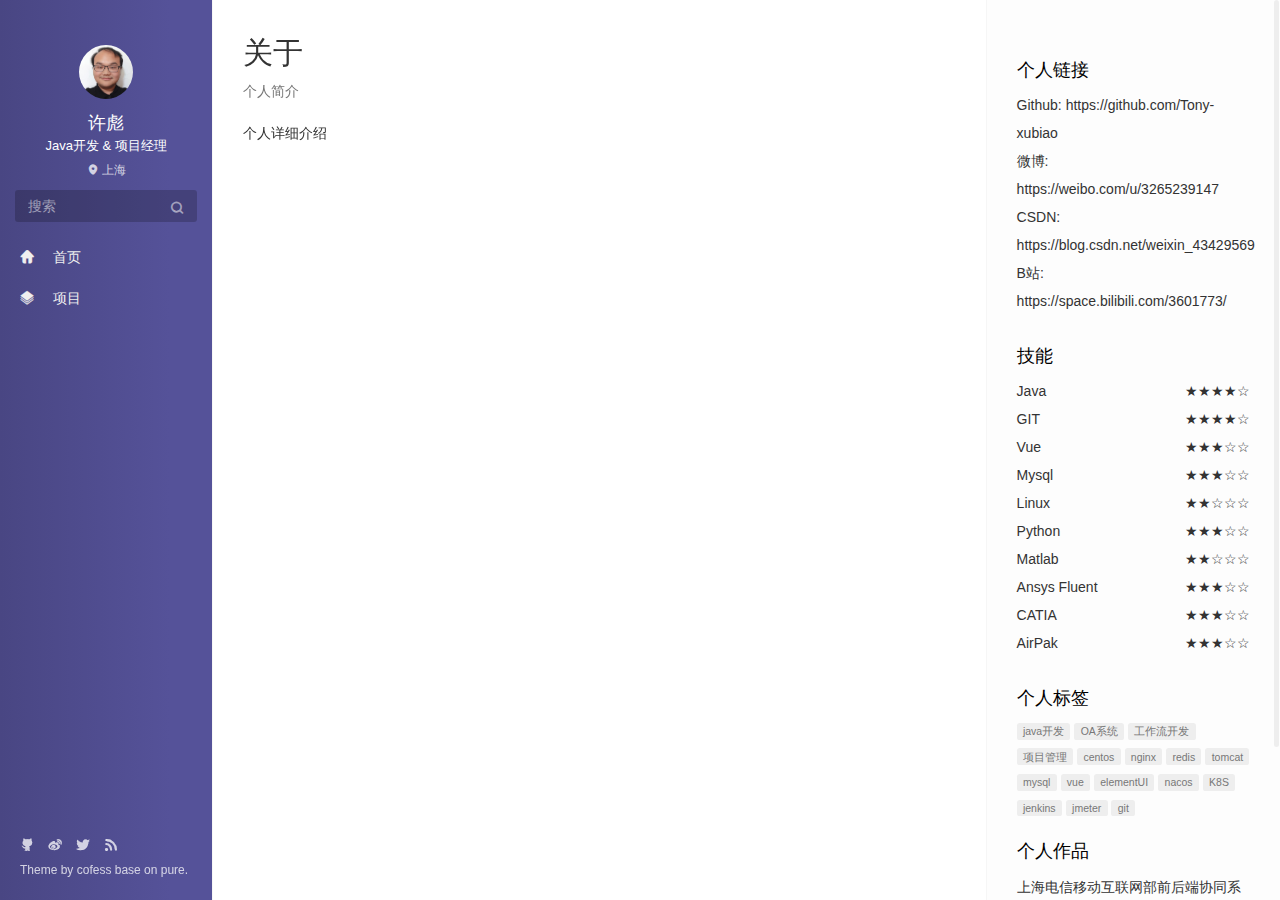
==== about/index.html @ c3077833 "Site updated: 2023-04-06 12:54:20" ====
<!DOCTYPE html>
<html lang=zh>
<head>
  <meta charset="utf-8">
  
  <meta http-equiv="X-UA-Compatible" content="IE=edge,chrome=1">
  <meta name="viewport" content="width=device-width, initial-scale=1, maximum-scale=1, minimum-scale=1, user-scalable=no, minimal-ui">
  <meta name="renderer" content="webkit">
  <meta http-equiv="Cache-Control" content="no-transform" />
  <meta http-equiv="Cache-Control" content="no-siteapp" />
  <meta name="apple-mobile-web-app-capable" content="yes">
  <meta name="apple-mobile-web-app-status-bar-style" content="black">
  <meta name="format-detection" content="telephone=no,email=no,adress=no">
  <!-- Color theme for statusbar -->
  <meta name="theme-color" content="#000000" />
  <!-- 强制页面在当前窗口以独立页面显示,防止别人在框架里调用页面 -->
  <meta http-equiv="window-target" content="_top" />
  
  
  <title>关于 | 许彪</title>
  <meta name="description" content="个人简介">
<meta property="og:type" content="website">
<meta property="og:title" content="关于">
<meta property="og:url" content="http://xbxb123.com/about/index.html">
<meta property="og:site_name" content="许彪">
<meta property="og:description" content="个人简介">
<meta property="og:locale" content="zh_CN">
<meta property="article:published_time" content="2023-04-06T04:13:56.040Z">
<meta property="article:modified_time" content="2023-04-06T02:31:44.642Z">
<meta property="article:author" content="Tony-xubiao">
<meta property="article:tag" content="Java">
<meta name="twitter:card" content="summary">
  <!-- Canonical links -->
  <link rel="canonical" href="http://xbxb123.com/about/index.html">
  
    <link rel="alternate" href="/atom.xml" title="许彪" type="application/atom+xml">
  
  
    <link rel="icon" href="/favicon.png" type="image/x-icon">
  
  
<link rel="stylesheet" href="/css/style.css">

  
  
  
  
<meta name="generator" content="Hexo 5.4.2"></head>


<body class="main-center theme-purple" itemscope itemtype="http://schema.org/WebPage">
  <header class="header" itemscope itemtype="http://schema.org/WPHeader">
  <div class="slimContent">
    <div class="navbar-header">
      
      
      <div class="profile-block text-center">
        <a id="avatar" href="https://github.com/Tony-xubiao" target="_blank">
          <img class="img-circle img-rotate" src="/images/avatar.jpg" width="200" height="200">
        </a>
        <h2 id="name" class="hidden-xs hidden-sm">许彪</h2>
        <h3 id="title" class="hidden-xs hidden-sm hidden-md">Java开发 &amp; 项目经理</h3>
        <small id="location" class="text-muted hidden-xs hidden-sm"><i class="icon icon-map-marker"></i> 上海</small>
      </div>
      
      <div class="search" id="search-form-wrap">

    <form class="search-form sidebar-form" method="GET" action="https://www.baidu.com/s?">
	<div class="input-group">
    	<input name="wd" type="text" class="form-control search-form-input" placeholder="搜索" />
	    <span class="input-group-btn">
	    	<button type="submit" class=" btn btn-flat search-form-submit"><i class="icon icon-search"></i></button>
	    </span>
    </div>
</form>

</div>
      <button class="navbar-toggle collapsed" type="button" data-toggle="collapse" data-target="#main-navbar" aria-controls="main-navbar" aria-expanded="false">
        <span class="sr-only">Toggle navigation</span>
        <span class="icon-bar"></span>
        <span class="icon-bar"></span>
        <span class="icon-bar"></span>
      </button>
    </div>
    <nav id="main-navbar" class="collapse navbar-collapse" itemscope itemtype="http://schema.org/SiteNavigationElement" role="navigation">
      <ul class="nav navbar-nav main-nav ">
        
        
        <li class="menu-item menu-item-home">
          <a href="/about">
            
            <i class="icon icon-home-fill"></i>
            
            <span class="menu-title">首页</span>
          </a>
        </li>
        
        
        <li class="menu-item menu-item-repository">
          <a href="/repository">
            
            <i class="icon icon-project"></i>
            
            <span class="menu-title">项目</span>
          </a>
        </li>
        
      </ul>
      
	
    <ul class="social-links">
    	
        <li><a href="https://github.com/Tony-xubiao" target="_blank" title="Github" ><i class="icon icon-github"></i></a></li>
        
        <li><a href="https://weibo.com/u/3265239147" target="_blank" title="Weibo" ><i class="icon icon-weibo"></i></a></li>
        
        <li><a href="https://twitter.com/HXubiao" target="_blank" title="Twitter" ><i class="icon icon-twitter"></i></a></li>
        
        <li><a href="/atom.xml" target="_blank" title="Rss" ><i class="icon icon-rss"></i></a></li>
        
    </ul>

    </nav>
  </div>
</header>

  
    <aside class="sidebar" itemscope itemtype="http://schema.org/WPSideBar">
  <div class="slimContent">
    
      <div class="widget">
    <h3 class="widget-title">公告</h3>
    <div class="widget-body">
        <div id="board">
            <div class="content">
                <p>欢迎交流与分享经验!</p>
            </div>
        </div>
    </div>
</div>

    
  </div>
</aside>

  
  <aside class="sidebar" itemscope itemtype="http://schema.org/WPSideBar">
  <div class="slimContent">
    
    <div class="widget">
      <h3 class="widget-title">个人链接</h3>
      <div class="widget-body">
        <ul class="link-list lh-2x">
          
          <li>
            Github:
            
              <a href="https://github.com/Tony-xubiao" target="_blank">https://github.com/Tony-xubiao</a>
            
          </li>
          
          <li>
            微博:
            
              <a href="https://weibo.com/u/3265239147" target="_blank">https://weibo.com/u/3265239147</a>
            
          </li>
          
          <li>
            CSDN:
            
              <a href="https://blog.csdn.net/weixin_43429569" target="_blank">https://blog.csdn.net/weixin_43429569</a>
            
          </li>
          
          <li>
            B站:
            
              <a href="https://space.bilibili.com/3601773/" target="_blank">https://space.bilibili.com/3601773/</a>
            
          </li>
          
        </ul>
      </div>
    </div>
    
    
    <div class="widget">
      <h3 class="widget-title">技能</h3>
      <div class="widget-body">
        <ul class="skill-list lh-2x">
          
          <li class="clearfix">
            <span>Java</span>
            <span class="pull-right">★★★★☆</span>
          </li>
          
          <li class="clearfix">
            <span>GIT</span>
            <span class="pull-right">★★★★☆</span>
          </li>
          
          <li class="clearfix">
            <span>Vue</span>
            <span class="pull-right">★★★☆☆</span>
          </li>
          
          <li class="clearfix">
            <span>Mysql</span>
            <span class="pull-right">★★★☆☆</span>
          </li>
          
          <li class="clearfix">
            <span>Linux</span>
            <span class="pull-right">★★☆☆☆</span>
          </li>
          
          <li class="clearfix">
            <span>Python</span>
            <span class="pull-right">★★★☆☆</span>
          </li>
          
          <li class="clearfix">
            <span>Matlab</span>
            <span class="pull-right">★★☆☆☆</span>
          </li>
          
          <li class="clearfix">
            <span>Ansys Fluent</span>
            <span class="pull-right">★★★☆☆</span>
          </li>
          
          <li class="clearfix">
            <span>CATIA</span>
            <span class="pull-right">★★★☆☆</span>
          </li>
          
          <li class="clearfix">
            <span>AirPak</span>
            <span class="pull-right">★★★☆☆</span>
          </li>
          
        </ul>
      </div>
    </div>
    
    
    <div class="widget">
      <h3 class="widget-title">个人标签</h3>
      <div class="widget-body">
        
        <span class="label label-default mb">java开发</span>
        
        <span class="label label-default mb">OA系统</span>
        
        <span class="label label-default mb">工作流开发</span>
        
        <span class="label label-default mb">项目管理</span>
        
        <span class="label label-default mb">centos</span>
        
        <span class="label label-default mb">nginx</span>
        
        <span class="label label-default mb">redis</span>
        
        <span class="label label-default mb">tomcat</span>
        
        <span class="label label-default mb">mysql</span>
        
        <span class="label label-default mb">vue</span>
        
        <span class="label label-default mb">elementUI</span>
        
        <span class="label label-default mb">nacos</span>
        
        <span class="label label-default mb">K8S</span>
        
        <span class="label label-default mb">jenkins</span>
        
        <span class="label label-default mb">jmeter</span>
        
        <span class="label label-default mb">git</span>
        
      </div>
    </div>
    
    
    <div class="widget">
      <h3 class="widget-title">个人作品</h3>
      <div class="widget-body">
        <ul class="work-list lh-2x">
          
          <li class="clearfix">
            <a href="http://114.55.225.31:4099/" target="_blank" title="上海电信移动互联网部前后端协同系统">
              <span>上海电信移动互联网部前后端协同系统</span>
              <span class="pull-right text-muted">2022</span>
            </a>
          </li>
          
          <li class="clearfix">
            <a href="http://114.55.225.31:7099/hanyang-oa" target="_blank" title="瀚洋电信OA系统">
              <span>瀚洋电信OA系统</span>
              <span class="pull-right text-muted">2021</span>
            </a>
          </li>
          
          <li class="clearfix">
            <a href="http://114.55.225.31:8099/cmcl_optt" target="_blank" title="上海电信移动互联网部商机系统">
              <span>上海电信移动互联网部商机系统</span>
              <span class="pull-right text-muted">2020</span>
            </a>
          </li>
          
        </ul>
      </div>
    </div>
    
    
    <div class="widget">
      <h3 class="widget-title">个人项目</h3>
      <div class="widget-body">
        <ul class="project-list list-square lh-2x">
          
          <li class="public source">
            <a href="https://gitee.com/tony_xubiao/ruoyi-vue.git" target="_blank" title="Tony_xubiao/smartKTV">
              <span class="repo-icon octicon octicon-repo"></span>
              <span class="repo-and-owner css-truncate-target">Tony_xubiao/smartKTV</span>
            </a>
          </li>
          
        </ul>
      </div>
    </div>
    
  </div>
</aside>

<main class="main" role="main">
  <article class="article archives-about article-type-normal" itemscope="">
  <header class="article-header">
    <h1 itemprop="title">关于</h1>
    
    <p class="text-muted">个人简介</p>
    
  </header>
  <div class="article-body">
    <p>个人详细介绍</p>

  </div>
</article>

  


</main>

  <footer class="footer" itemscope itemtype="http://schema.org/WPFooter">
	
	
    <ul class="social-links">
    	
        <li><a href="https://github.com/Tony-xubiao" target="_blank" title="Github" ><i class="icon icon-github"></i></a></li>
        
        <li><a href="https://weibo.com/u/3265239147" target="_blank" title="Weibo" ><i class="icon icon-weibo"></i></a></li>
        
        <li><a href="https://twitter.com/HXubiao" target="_blank" title="Twitter" ><i class="icon icon-twitter"></i></a></li>
        
        <li><a href="/atom.xml" target="_blank" title="Rss" ><i class="icon icon-rss"></i></a></li>
        
    </ul>

    <div class="copyright">
    	
        <div class="publishby">
        	Theme by <a href="https://github.com/cofess" target="_blank"> cofess </a>base on <a href="https://github.com/cofess/hexo-theme-pure" target="_blank">pure</a>.
        </div>
    </div>
</footer>
  <script src="//cdn.jsdelivr.net/npm/jquery@1.12.4/dist/jquery.min.js"></script>
<script>
window.jQuery || document.write('<script src="js/jquery.min.js"><\/script>')
</script>

<script src="/js/plugin.min.js"></script>


<script src="/js/application.js"></script>



    <script>
(function ($) {
    $('.search-form').on('submit', function (e) {
        var keyword = $('.search-form-input[name="wd"]').val();
        window.location = 'https://www.baidu.com/s?wd=site:xbxb123.com ' + keyword;
        return false;
    });
})(jQuery);
</script>










</body>
</html>
---- css/style.css ----
@charset "UTF-8";

/**
 * global variables and mixins
 */

/**
 * font family
 */

/**
 * 
 */

/* Mixins */

/**
 * bootstrap
 */

/*!
 * Bootstrap v3.3.7 (http://getbootstrap.com)
 * Copyright 2011-2016 Twitter, Inc.
 * Licensed under MIT (https://github.com/twbs/bootstrap/blob/master/LICENSE)
 */

/*! normalize.css v3.0.3 | MIT License | github.com/necolas/normalize.css */

html {
  font-family: sans-serif;
  -ms-text-size-adjust: 100%;
  -webkit-text-size-adjust: 100%;
}

body {
  margin: 0;
}

article,
aside,
details,
figcaption,
figure,
footer,
header,
hgroup,
main,
menu,
nav,
section,
summary {
  display: block;
}

audio,
canvas,
progress,
video {
  display: inline-block;
  vertical-align: baseline;
}

audio:not([controls]) {
  display: none;
  height: 0;
}

[hidden],
template {
  display: none;
}

a {
  background-color: transparent;
}

a:active,
a:hover {
  outline: 0;
}

abbr[title] {
  border-bottom: 1px dotted;
}

b,
strong {
  font-weight: bold;
}

dfn {
  font-style: italic;
}

h1 {
  font-size: 2em;
  margin: 0.67em 0;
}

mark {
  background: #ff0;
  color: #000;
}

small {
  font-size: 80%;
}

sub,
sup {
  font-size: 75%;
  line-height: 0;
  position: relative;
  vertical-align: baseline;
}

sup {
  top: -0.5em;
}

sub {
  bottom: -0.25em;
}

img {
  border: 0;
}

svg:not(:root) {
  overflow: hidden;
}

figure {
  margin: 1em 40px;
}

hr {
  -webkit-box-sizing: content-box;
  box-sizing: content-box;
  height: 0;
}

pre {
  overflow: auto;
}

code,
kbd,
pre,
samp {
  font-family: monospace,monospace;
  font-size: 1em;
}

button,
input,
optgroup,
select,
textarea {
  color: inherit;
  font: inherit;
  margin: 0;
}

button {
  overflow: visible;
}

button,
select {
  text-transform: none;
}

button,
html input[type="button"],
input[type="reset"],
input[type="submit"] {
  -webkit-appearance: button;
  cursor: pointer;
}

button[disabled],
html input[disabled] {
  cursor: default;
}

button::-moz-focus-inner,
input::-moz-focus-inner {
  border: 0;
  padding: 0;
}

input {
  line-height: normal;
}

input[type="checkbox"],
input[type="radio"] {
  -webkit-box-sizing: border-box;
  box-sizing: border-box;
  padding: 0;
}

input[type="number"]::-webkit-inner-spin-button,
input[type="number"]::-webkit-outer-spin-button {
  height: auto;
}

input[type="search"] {
  -webkit-appearance: textfield;
  -webkit-box-sizing: content-box;
  box-sizing: content-box;
}

input[type="search"]::-webkit-search-cancel-button,
input[type="search"]::-webkit-search-decoration {
  -webkit-appearance: none;
}

fieldset {
  border: 1px solid #c0c0c0;
  margin: 0 2px;
  padding: 0.35em 0.625em 0.75em;
}

legend {
  border: 0;
  padding: 0;
}

textarea {
  overflow: auto;
}

optgroup {
  font-weight: bold;
}

table {
  border-collapse: collapse;
  border-spacing: 0;
}

td,
th {
  padding: 0;
}

/*! Source: https://github.com/h5bp/html5-boilerplate/blob/master/src/css/main.css */

* {
  -webkit-box-sizing: border-box;
  box-sizing: border-box;
}

*:before,
*:after {
  -webkit-box-sizing: border-box;
  box-sizing: border-box;
}

html {
  font-size: 10px;
  -webkit-tap-highlight-color: transparent;
}

input,
button,
select,
textarea {
  font-family: inherit;
  font-size: inherit;
  line-height: inherit;
}

a {
  color: #2196f3;
  text-decoration: none;
}

a:hover,
a:focus {
  color: #0a6ebd;
  text-decoration: underline;
}

a:focus {
  outline: 5px auto -webkit-focus-ring-color;
  outline-offset: -2px;
}

figure {
  margin: 0;
}

img {
  vertical-align: middle;
}

.img-responsive {
  display: block;
  max-width: 100%;
  height: auto;
}

.img-rounded {
  border-radius: 6px;
}

.img-thumbnail {
  padding: 4px;
  line-height: 1.57143;
  background-color: #fff;
  border: 1px solid #ddd;
  border-radius: 4px;
  -webkit-transition: all 0.2s ease-in-out;
  transition: all 0.2s ease-in-out;
  display: inline-block;
  max-width: 100%;
  height: auto;
}

.img-circle {
  border-radius: 50%;
}

hr {
  margin-top: 21px;
  margin-bottom: 21px;
  border: 0;
  border-top: 1px solid #eeeeee;
}

.sr-only {
  position: absolute;
  width: 1px;
  height: 1px;
  margin: -1px;
  padding: 0;
  overflow: hidden;
  clip: rect(0, 0, 0, 0);
  border: 0;
}

.sr-only-focusable:active,
.sr-only-focusable:focus {
  position: static;
  width: auto;
  height: auto;
  margin: 0;
  overflow: visible;
  clip: auto;
}

[role="button"] {
  cursor: pointer;
}

h1,
h2,
h3,
h4,
h5,
h6,
.h1,
.h2,
.h3,
.h4,
.h5,
.h6 {
  font-family: inherit;
  font-weight: 500;
  line-height: 1.1;
  color: inherit;
}

h1 small,
h1 .small,
h2 small,
h2 .small,
h3 small,
h3 .small,
h4 small,
h4 .small,
h5 small,
h5 .small,
h6 small,
h6 .small,
.h1 small,
.h1 .small,
.h2 small,
.h2 .small,
.h3 small,
.h3 .small,
.h4 small,
.h4 .small,
.h5 small,
.h5 .small,
.h6 small,
.h6 .small {
  font-weight: normal;
  line-height: 1;
  color: #777777;
}

h1,
.h1,
h2,
.h2,
h3,
.h3 {
  margin-top: 21px;
  margin-bottom: 10.5px;
}

h1 small,
h1 .small,
.h1 small,
.h1 .small,
h2 small,
h2 .small,
.h2 small,
.h2 .small,
h3 small,
h3 .small,
.h3 small,
.h3 .small {
  font-size: 65%;
}

h4,
.h4,
h5,
.h5,
h6,
.h6 {
  margin-top: 10.5px;
  margin-bottom: 10.5px;
}

h4 small,
h4 .small,
.h4 small,
.h4 .small,
h5 small,
h5 .small,
.h5 small,
.h5 .small,
h6 small,
h6 .small,
.h6 small,
.h6 .small {
  font-size: 75%;
}

h1,
.h1 {
  font-size: 30px;
}

h2,
.h2 {
  font-size: 26px;
}

h3,
.h3 {
  font-size: 22px;
}

h4,
.h4 {
  font-size: 18px;
}

h5,
.h5 {
  font-size: 14px;
}

h6,
.h6 {
  font-size: 12px;
}

p {
  margin: 0 0 10.5px;
}

.lead {
  margin-bottom: 21px;
  font-size: 16px;
  font-weight: 300;
  line-height: 1.4;
}

small,
.small {
  font-size: 85%;
}

mark,
.mark {
  background-color: #fcf8e3;
  padding: .2em;
}

.text-left {
  text-align: left;
}

.text-right {
  text-align: right;
}

.text-center {
  text-align: center;
}

.text-justify {
  text-align: justify;
}

.text-nowrap {
  white-space: nowrap;
}

.text-lowercase {
  text-transform: lowercase;
}

.text-uppercase,
.initialism {
  text-transform: uppercase;
}

.text-capitalize {
  text-transform: capitalize;
}

.text-muted {
  color: #777777 !important;
}

.text-primary {
  color: #2196f3;
}

a.text-primary:hover,
a.text-primary:focus {
  color: #0c7cd5;
}

.text-success {
  color: #3c763d;
}

a.text-success:hover,
a.text-success:focus {
  color: #2b542c;
}

.text-info {
  color: #31708f;
}

a.text-info:hover,
a.text-info:focus {
  color: #245269;
}

.text-warning {
  color: #8a6d3b;
}

a.text-warning:hover,
a.text-warning:focus {
  color: #66512c;
}

.text-danger {
  color: #a94442;
}

a.text-danger:hover,
a.text-danger:focus {
  color: #843534;
}

.bg-primary {
  color: #fff;
}

.bg-primary {
  background-color: #2196f3;
}

a.bg-primary:hover,
a.bg-primary:focus {
  background-color: #0c7cd5;
}

.bg-success {
  background-color: #dff0d8;
}

a.bg-success:hover,
a.bg-success:focus {
  background-color: #c1e2b3;
}

.bg-info {
  background-color: #d9edf7;
}

a.bg-info:hover,
a.bg-info:focus {
  background-color: #afd9ee;
}

.bg-warning {
  background-color: #fcf8e3;
}

a.bg-warning:hover,
a.bg-warning:focus {
  background-color: #f7ecb5;
}

.bg-danger {
  background-color: #f2dede;
}

a.bg-danger:hover,
a.bg-danger:focus {
  background-color: #e4b9b9;
}

.page-header {
  padding-bottom: 9.5px;
  margin: 42px 0 21px;
  border-bottom: 1px solid #eeeeee;
}

ul,
ol {
  margin-top: 0;
  margin-bottom: 10.5px;
}

ul ul,
ul ol,
ol ul,
ol ol {
  margin-bottom: 0;
}

.list-unstyled {
  padding-left: 0;
  list-style: none;
}

.list-inline {
  padding-left: 0;
  list-style: none;
  margin-left: -5px;
}

.list-inline > li {
  display: inline-block;
  padding-left: 5px;
  padding-right: 5px;
}

dl {
  margin-top: 0;
  margin-bottom: 21px;
}

dt,
dd {
  line-height: 1.57143;
}

dt {
  font-weight: bold;
}

dd {
  margin-left: 0;
}

.dl-horizontal dd:before,
.dl-horizontal dd:after {
  content: " ";
  display: table;
}

.dl-horizontal dd:after {
  clear: both;
}

abbr[title],
abbr[data-original-title] {
  cursor: help;
  border-bottom: 1px dotted #777777;
}

.initialism {
  font-size: 90%;
}

blockquote {
  padding: 10.5px 16px;
  margin: 0 0 21px;
  border: 1px dotted #eeeeee;
  border-left: 3px solid #eeeeee;
  background-color: #fbfbfb;
}

blockquote p:last-child,
blockquote ul:last-child,
blockquote ol:last-child {
  margin-bottom: 0;
}

blockquote footer,
blockquote small,
blockquote .small {
  display: block;
  font-size: 80%;
  line-height: 1.57143;
  color: #777777;
}

blockquote footer:before,
blockquote small:before,
blockquote .small:before {
  content: '\2014 \00A0';
}

.blockquote-reverse,
blockquote.pull-right {
  padding-right: 15px;
  padding-left: 0;
  border-right: 5px solid #eeeeee;
  border-left: 0;
  text-align: right;
}

.blockquote-reverse footer:before,
.blockquote-reverse small:before,
.blockquote-reverse .small:before,
blockquote.pull-right footer:before,
blockquote.pull-right small:before,
blockquote.pull-right .small:before {
  content: '';
}

.blockquote-reverse footer:after,
.blockquote-reverse small:after,
.blockquote-reverse .small:after,
blockquote.pull-right footer:after,
blockquote.pull-right small:after,
blockquote.pull-right .small:after {
  content: '\00A0 \2014';
}

address {
  margin-bottom: 21px;
  font-style: normal;
  line-height: 1.57143;
}

.container {
  margin-right: auto;
  margin-left: auto;
  padding-left: 15px;
  padding-right: 15px;
}

.container:before,
.container:after {
  content: " ";
  display: table;
}

.container:after {
  clear: both;
}

.container-fluid {
  margin-right: auto;
  margin-left: auto;
  padding-left: 15px;
  padding-right: 15px;
}

.container-fluid:before,
.container-fluid:after {
  content: " ";
  display: table;
}

.container-fluid:after {
  clear: both;
}

.row {
  margin-left: -15px;
  margin-right: -15px;
}

.row:before,
.row:after {
  content: " ";
  display: table;
}

.row:after {
  clear: both;
}

.col-xs-1,
.col-sm-1,
.col-md-1,
.col-lg-1,
.col-xs-2,
.col-sm-2,
.col-md-2,
.col-lg-2,
.col-xs-3,
.col-sm-3,
.col-md-3,
.col-lg-3,
.col-xs-4,
.col-sm-4,
.col-md-4,
.col-lg-4,
.col-xs-5,
.col-sm-5,
.col-md-5,
.col-lg-5,
.col-xs-6,
.col-sm-6,
.col-md-6,
.col-lg-6,
.col-xs-7,
.col-sm-7,
.col-md-7,
.col-lg-7,
.col-xs-8,
.col-sm-8,
.col-md-8,
.col-lg-8,
.col-xs-9,
.col-sm-9,
.col-md-9,
.col-lg-9,
.col-xs-10,
.col-sm-10,
.col-md-10,
.col-lg-10,
.col-xs-11,
.col-sm-11,
.col-md-11,
.col-lg-11,
.col-xs-12,
.col-sm-12,
.col-md-12,
.col-lg-12 {
  position: relative;
  min-height: 1px;
  padding-left: 15px;
  padding-right: 15px;
}

.col-xs-1,
.col-xs-2,
.col-xs-3,
.col-xs-4,
.col-xs-5,
.col-xs-6,
.col-xs-7,
.col-xs-8,
.col-xs-9,
.col-xs-10,
.col-xs-11,
.col-xs-12 {
  float: left;
}

.col-xs-1 {
  width: 8.33333%;
}

.col-xs-2 {
  width: 16.66667%;
}

.col-xs-3 {
  width: 25%;
}

.col-xs-4 {
  width: 33.33333%;
}

.col-xs-5 {
  width: 41.66667%;
}

.col-xs-6 {
  width: 50%;
}

.col-xs-7 {
  width: 58.33333%;
}

.col-xs-8 {
  width: 66.66667%;
}

.col-xs-9 {
  width: 75%;
}

.col-xs-10 {
  width: 83.33333%;
}

.col-xs-11 {
  width: 91.66667%;
}

.col-xs-12 {
  width: 100%;
}

.col-xs-pull-0 {
  right: auto;
}

.col-xs-pull-1 {
  right: 8.33333%;
}

.col-xs-pull-2 {
  right: 16.66667%;
}

.col-xs-pull-3 {
  right: 25%;
}

.col-xs-pull-4 {
  right: 33.33333%;
}

.col-xs-pull-5 {
  right: 41.66667%;
}

.col-xs-pull-6 {
  right: 50%;
}

.col-xs-pull-7 {
  right: 58.33333%;
}

.col-xs-pull-8 {
  right: 66.66667%;
}

.col-xs-pull-9 {
  right: 75%;
}

.col-xs-pull-10 {
  right: 83.33333%;
}

.col-xs-pull-11 {
  right: 91.66667%;
}

.col-xs-pull-12 {
  right: 100%;
}

.col-xs-push-0 {
  left: auto;
}

.col-xs-push-1 {
  left: 8.33333%;
}

.col-xs-push-2 {
  left: 16.66667%;
}

.col-xs-push-3 {
  left: 25%;
}

.col-xs-push-4 {
  left: 33.33333%;
}

.col-xs-push-5 {
  left: 41.66667%;
}

.col-xs-push-6 {
  left: 50%;
}

.col-xs-push-7 {
  left: 58.33333%;
}

.col-xs-push-8 {
  left: 66.66667%;
}

.col-xs-push-9 {
  left: 75%;
}

.col-xs-push-10 {
  left: 83.33333%;
}

.col-xs-push-11 {
  left: 91.66667%;
}

.col-xs-push-12 {
  left: 100%;
}

.col-xs-offset-0 {
  margin-left: 0%;
}

.col-xs-offset-1 {
  margin-left: 8.33333%;
}

.col-xs-offset-2 {
  margin-left: 16.66667%;
}

.col-xs-offset-3 {
  margin-left: 25%;
}

.col-xs-offset-4 {
  margin-left: 33.33333%;
}

.col-xs-offset-5 {
  margin-left: 41.66667%;
}

.col-xs-offset-6 {
  margin-left: 50%;
}

.col-xs-offset-7 {
  margin-left: 58.33333%;
}

.col-xs-offset-8 {
  margin-left: 66.66667%;
}

.col-xs-offset-9 {
  margin-left: 75%;
}

.col-xs-offset-10 {
  margin-left: 83.33333%;
}

.col-xs-offset-11 {
  margin-left: 91.66667%;
}

.col-xs-offset-12 {
  margin-left: 100%;
}

.btn {
  display: inline-block;
  margin-bottom: 0;
  font-weight: normal;
  text-align: center;
  vertical-align: middle;
  -ms-touch-action: manipulation;
  touch-action: manipulation;
  cursor: pointer;
  background-image: none;
  border: 1px solid transparent;
  white-space: nowrap;
  padding: 6px 12px;
  font-size: 14px;
  line-height: 1.57143;
  border-radius: 4px;
  -webkit-user-select: none;
  -moz-user-select: none;
  -ms-user-select: none;
  user-select: none;
}

.btn:focus,
.btn.focus,
.btn:active:focus,
.btn:active.focus,
.btn.active:focus,
.btn.active.focus {
  outline: 5px auto -webkit-focus-ring-color;
  outline-offset: -2px;
}

.btn:hover,
.btn:focus,
.btn.focus {
  color: #333;
  text-decoration: none;
}

.btn:active,
.btn.active {
  outline: 0;
  background-image: none;
  -webkit-box-shadow: inset 0 3px 5px rgba(0, 0, 0, 0.125);
  box-shadow: inset 0 3px 5px rgba(0, 0, 0, 0.125);
}

.btn.disabled,
.btn[disabled],
fieldset[disabled] .btn {
  cursor: not-allowed;
  opacity: 0.65;
  filter: alpha(opacity=65);
  -webkit-box-shadow: none;
  box-shadow: none;
}

a.btn.disabled,
fieldset[disabled] a.btn {
  pointer-events: none;
}

.btn-default {
  color: #333;
  background-color: #fff;
  border-color: #ccc;
}

.btn-default:focus,
.btn-default.focus {
  color: #333;
  background-color: #e6e6e6;
  border-color: #8c8c8c;
}

.btn-default:hover {
  color: #333;
  background-color: #e6e6e6;
  border-color: #adadad;
}

.btn-default:active,
.btn-default.active,
.open > .btn-default.dropdown-toggle {
  color: #333;
  background-color: #e6e6e6;
  border-color: #adadad;
}

.btn-default:active:hover,
.btn-default:active:focus,
.btn-default:active.focus,
.btn-default.active:hover,
.btn-default.active:focus,
.btn-default.active.focus,
.open > .btn-default.dropdown-toggle:hover,
.open > .btn-default.dropdown-toggle:focus,
.open > .btn-default.dropdown-toggle.focus {
  color: #333;
  background-color: #d4d4d4;
  border-color: #8c8c8c;
}

.btn-default:active,
.btn-default.active,
.open > .btn-default.dropdown-toggle {
  background-image: none;
}

.btn-default.disabled:hover,
.btn-default.disabled:focus,
.btn-default.disabled.focus,
.btn-default[disabled]:hover,
.btn-default[disabled]:focus,
.btn-default[disabled].focus,
fieldset[disabled] .btn-default:hover,
fieldset[disabled] .btn-default:focus,
fieldset[disabled] .btn-default.focus {
  background-color: #fff;
  border-color: #ccc;
}

.btn-default .badge {
  color: #fff;
  background-color: #333;
}

.btn-primary {
  color: #fff;
  background-color: #2196f3;
  border-color: #0d8aee;
}

.btn-primary:focus,
.btn-primary.focus {
  color: #fff;
  background-color: #0c7cd5;
  border-color: #064475;
}

.btn-primary:hover {
  color: #fff;
  background-color: #0c7cd5;
  border-color: #0a68b4;
}

.btn-primary:active,
.btn-primary.active,
.open > .btn-primary.dropdown-toggle {
  color: #fff;
  background-color: #0c7cd5;
  border-color: #0a68b4;
}

.btn-primary:active:hover,
.btn-primary:active:focus,
.btn-primary:active.focus,
.btn-primary.active:hover,
.btn-primary.active:focus,
.btn-primary.active.focus,
.open > .btn-primary.dropdown-toggle:hover,
.open > .btn-primary.dropdown-toggle:focus,
.open > .btn-primary.dropdown-toggle.focus {
  color: #fff;
  background-color: #0a68b4;
  border-color: #064475;
}

.btn-primary:active,
.btn-primary.active,
.open > .btn-primary.dropdown-toggle {
  background-image: none;
}

.btn-primary.disabled:hover,
.btn-primary.disabled:focus,
.btn-primary.disabled.focus,
.btn-primary[disabled]:hover,
.btn-primary[disabled]:focus,
.btn-primary[disabled].focus,
fieldset[disabled] .btn-primary:hover,
fieldset[disabled] .btn-primary:focus,
fieldset[disabled] .btn-primary.focus {
  background-color: #2196f3;
  border-color: #0d8aee;
}

.btn-primary .badge {
  color: #2196f3;
  background-color: #fff;
}

.btn-success {
  color: #fff;
  background-color: #5cb85c;
  border-color: #4cae4c;
}

.btn-success:focus,
.btn-success.focus {
  color: #fff;
  background-color: #449d44;
  border-color: #255625;
}

.btn-success:hover {
  color: #fff;
  background-color: #449d44;
  border-color: #398439;
}

.btn-success:active,
.btn-success.active,
.open > .btn-success.dropdown-toggle {
  color: #fff;
  background-color: #449d44;
  border-color: #398439;
}

.btn-success:active:hover,
.btn-success:active:focus,
.btn-success:active.focus,
.btn-success.active:hover,
.btn-success.active:focus,
.btn-success.active.focus,
.open > .btn-success.dropdown-toggle:hover,
.open > .btn-success.dropdown-toggle:focus,
.open > .btn-success.dropdown-toggle.focus {
  color: #fff;
  background-color: #398439;
  border-color: #255625;
}

.btn-success:active,
.btn-success.active,
.open > .btn-success.dropdown-toggle {
  background-image: none;
}

.btn-success.disabled:hover,
.btn-success.disabled:focus,
.btn-success.disabled.focus,
.btn-success[disabled]:hover,
.btn-success[disabled]:focus,
.btn-success[disabled].focus,
fieldset[disabled] .btn-success:hover,
fieldset[disabled] .btn-success:focus,
fieldset[disabled] .btn-success.focus {
  background-color: #5cb85c;
  border-color: #4cae4c;
}

.btn-success .badge {
  color: #5cb85c;
  background-color: #fff;
}

.btn-info {
  color: #fff;
  background-color: #56CCF2;
  border-color: #3ec5f0;
}

.btn-info:focus,
.btn-info.focus {
  color: #fff;
  background-color: #27beee;
  border-color: #0d7ea3;
}

.btn-info:hover {
  color: #fff;
  background-color: #27beee;
  border-color: #11aee0;
}

.btn-info:active,
.btn-info.active,
.open > .btn-info.dropdown-toggle {
  color: #fff;
  background-color: #27beee;
  border-color: #11aee0;
}

.btn-info:active:hover,
.btn-info:active:focus,
.btn-info:active.focus,
.btn-info.active:hover,
.btn-info.active:focus,
.btn-info.active.focus,
.open > .btn-info.dropdown-toggle:hover,
.open > .btn-info.dropdown-toggle:focus,
.open > .btn-info.dropdown-toggle.focus {
  color: #fff;
  background-color: #11aee0;
  border-color: #0d7ea3;
}

.btn-info:active,
.btn-info.active,
.open > .btn-info.dropdown-toggle {
  background-image: none;
}

.btn-info.disabled:hover,
.btn-info.disabled:focus,
.btn-info.disabled.focus,
.btn-info[disabled]:hover,
.btn-info[disabled]:focus,
.btn-info[disabled].focus,
fieldset[disabled] .btn-info:hover,
fieldset[disabled] .btn-info:focus,
fieldset[disabled] .btn-info.focus {
  background-color: #56CCF2;
  border-color: #3ec5f0;
}

.btn-info .badge {
  color: #56CCF2;
  background-color: #fff;
}

.btn-warning {
  color: #fff;
  background-color: #F09819;
  border-color: #e18b0f;
}

.btn-warning:focus,
.btn-warning.focus {
  color: #fff;
  background-color: #c97c0d;
  border-color: #694107;
}

.btn-warning:hover {
  color: #fff;
  background-color: #c97c0d;
  border-color: #a7670b;
}

.btn-warning:active,
.btn-warning.active,
.open > .btn-warning.dropdown-toggle {
  color: #fff;
  background-color: #c97c0d;
  border-color: #a7670b;
}

.btn-warning:active:hover,
.btn-warning:active:focus,
.btn-warning:active.focus,
.btn-warning.active:hover,
.btn-warning.active:focus,
.btn-warning.active.focus,
.open > .btn-warning.dropdown-toggle:hover,
.open > .btn-warning.dropdown-toggle:focus,
.open > .btn-warning.dropdown-toggle.focus {
  color: #fff;
  background-color: #a7670b;
  border-color: #694107;
}

.btn-warning:active,
.btn-warning.active,
.open > .btn-warning.dropdown-toggle {
  background-image: none;
}

.btn-warning.disabled:hover,
.btn-warning.disabled:focus,
.btn-warning.disabled.focus,
.btn-warning[disabled]:hover,
.btn-warning[disabled]:focus,
.btn-warning[disabled].focus,
fieldset[disabled] .btn-warning:hover,
fieldset[disabled] .btn-warning:focus,
fieldset[disabled] .btn-warning.focus {
  background-color: #F09819;
  border-color: #e18b0f;
}

.btn-warning .badge {
  color: #F09819;
  background-color: #fff;
}

.btn-danger {
  color: #fff;
  background-color: #FF512F;
  border-color: #ff3c16;
}

.btn-danger:focus,
.btn-danger.focus {
  color: #fff;
  background-color: #fb2900;
  border-color: #951800;
}

.btn-danger:hover {
  color: #fff;
  background-color: #fb2900;
  border-color: #d72300;
}

.btn-danger:active,
.btn-danger.active,
.open > .btn-danger.dropdown-toggle {
  color: #fff;
  background-color: #fb2900;
  border-color: #d72300;
}

.btn-danger:active:hover,
.btn-danger:active:focus,
.btn-danger:active.focus,
.btn-danger.active:hover,
.btn-danger.active:focus,
.btn-danger.active.focus,
.open > .btn-danger.dropdown-toggle:hover,
.open > .btn-danger.dropdown-toggle:focus,
.open > .btn-danger.dropdown-toggle.focus {
  color: #fff;
  background-color: #d72300;
  border-color: #951800;
}

.btn-danger:active,
.btn-danger.active,
.open > .btn-danger.dropdown-toggle {
  background-image: none;
}

.btn-danger.disabled:hover,
.btn-danger.disabled:focus,
.btn-danger.disabled.focus,
.btn-danger[disabled]:hover,
.btn-danger[disabled]:focus,
.btn-danger[disabled].focus,
fieldset[disabled] .btn-danger:hover,
fieldset[disabled] .btn-danger:focus,
fieldset[disabled] .btn-danger.focus {
  background-color: #FF512F;
  border-color: #ff3c16;
}

.btn-danger .badge {
  color: #FF512F;
  background-color: #fff;
}

.btn-link {
  color: #2196f3;
  font-weight: normal;
  border-radius: 0;
}

.btn-link,
.btn-link:active,
.btn-link.active,
.btn-link[disabled],
fieldset[disabled] .btn-link {
  background-color: transparent;
  -webkit-box-shadow: none;
  box-shadow: none;
}

.btn-link,
.btn-link:hover,
.btn-link:focus,
.btn-link:active {
  border-color: transparent;
}

.btn-link:hover,
.btn-link:focus {
  color: #0a6ebd;
  text-decoration: underline;
  background-color: transparent;
}

.btn-link[disabled]:hover,
.btn-link[disabled]:focus,
fieldset[disabled] .btn-link:hover,
fieldset[disabled] .btn-link:focus {
  color: #777777;
  text-decoration: none;
}

.btn-lg {
  padding: 10px 16px;
  font-size: 18px;
  line-height: 1.33333;
  border-radius: 6px;
}

.btn-sm {
  padding: 5px 10px;
  font-size: 12px;
  line-height: 1.5;
  border-radius: 3px;
}

.btn-xs {
  padding: 1px 5px;
  font-size: 12px;
  line-height: 1.5;
  border-radius: 3px;
}

.btn-block {
  display: block;
  width: 100%;
}

.btn-block + .btn-block {
  margin-top: 5px;
}

input[type="submit"].btn-block,
input[type="reset"].btn-block,
input[type="button"].btn-block {
  width: 100%;
}

.fade {
  opacity: 0;
  -webkit-transition: opacity 0.15s linear;
  transition: opacity 0.15s linear;
}

.fade.in {
  opacity: 1;
}

.collapse {
  display: none;
}

.collapse.in {
  display: block;
}

tr.collapse.in {
  display: table-row;
}

tbody.collapse.in {
  display: table-row-group;
}

.collapsing {
  position: relative;
  height: 0;
  overflow: hidden;
  -webkit-transition-property: height,visibility;
  transition-property: height,visibility;
  -webkit-transition-duration: 0.35s;
  transition-duration: 0.35s;
  -webkit-transition-timing-function: ease;
  transition-timing-function: ease;
}

.caret {
  display: inline-block;
  width: 0;
  height: 0;
  margin-left: 2px;
  vertical-align: middle;
  border-top: 4px dashed;
  border-top: 4px solid \9;
  border-right: 4px solid transparent;
  border-left: 4px solid transparent;
}

.dropup,
.dropdown {
  position: relative;
}

.dropdown-toggle:focus {
  outline: 0;
}

.dropdown-menu {
  position: absolute;
  top: 100%;
  left: 0;
  z-index: 1000;
  display: none;
  float: left;
  min-width: 160px;
  padding: 5px 0;
  margin: 2px 0 0;
  list-style: none;
  font-size: 14px;
  text-align: left;
  background-color: #fff;
  border: 1px solid #ccc;
  border: 1px solid rgba(0, 0, 0, 0.15);
  border-radius: 4px;
  -webkit-box-shadow: 0 6px 12px rgba(0, 0, 0, 0.175);
  box-shadow: 0 6px 12px rgba(0, 0, 0, 0.175);
  background-clip: padding-box;
}

.dropdown-menu.pull-right {
  right: 0;
  left: auto;
}

.dropdown-menu .divider {
  height: 1px;
  margin: 9.5px 0;
  overflow: hidden;
  background-color: #e5e5e5;
}

.dropdown-menu > li > a {
  display: block;
  padding: 3px 20px;
  clear: both;
  font-weight: normal;
  line-height: 1.57143;
  color: #333333;
  white-space: nowrap;
}

.dropdown-menu > li > a:hover,
.dropdown-menu > li > a:focus {
  text-decoration: none;
  color: #262626;
  background-color: #f5f5f5;
}

.dropdown-menu > .active > a,
.dropdown-menu > .active > a:hover,
.dropdown-menu > .active > a:focus {
  color: #fff;
  text-decoration: none;
  outline: 0;
  background-color: #2196f3;
}

.dropdown-menu > .disabled > a,
.dropdown-menu > .disabled > a:hover,
.dropdown-menu > .disabled > a:focus {
  color: #777777;
}

.dropdown-menu > .disabled > a:hover,
.dropdown-menu > .disabled > a:focus {
  text-decoration: none;
  background-color: transparent;
  background-image: none;
  filter: progid:DXImageTransform.Microsoft.gradient(enabled = false);
  cursor: not-allowed;
}

.open > .dropdown-menu {
  display: block;
}

.open > a {
  outline: 0;
}

.dropdown-menu-right {
  left: auto;
  right: 0;
}

.dropdown-menu-left {
  left: 0;
  right: auto;
}

.dropdown-header {
  display: block;
  padding: 3px 20px;
  font-size: 12px;
  line-height: 1.57143;
  color: #777777;
  white-space: nowrap;
}

.dropdown-backdrop {
  position: fixed;
  left: 0;
  right: 0;
  bottom: 0;
  top: 0;
  z-index: 990;
}

.pull-right > .dropdown-menu {
  right: 0;
  left: auto;
}

.dropup .caret,
.navbar-fixed-bottom .dropdown .caret {
  border-top: 0;
  border-bottom: 4px dashed;
  border-bottom: 4px solid \9;
  content: "";
}

.dropup .dropdown-menu,
.navbar-fixed-bottom .dropdown .dropdown-menu {
  top: auto;
  bottom: 100%;
  margin-bottom: 2px;
}

.input-group {
  position: relative;
  display: table;
  border-collapse: separate;
}

.input-group[class*="col-"] {
  float: none;
  padding-left: 0;
  padding-right: 0;
}

.input-group .form-control {
  position: relative;
  z-index: 2;
  float: left;
  width: 100%;
  margin-bottom: 0;
}

.input-group .form-control:focus {
  z-index: 3;
}

.input-group-addon,
.input-group-btn,
.input-group .form-control {
  display: table-cell;
}

.input-group-addon:not(:first-child):not(:last-child),
.input-group-btn:not(:first-child):not(:last-child),
.input-group .form-control:not(:first-child):not(:last-child) {
  border-radius: 0;
}

.input-group-addon,
.input-group-btn {
  width: 1%;
  white-space: nowrap;
  vertical-align: middle;
}

.input-group-addon {
  padding: 6px 12px;
  font-size: 14px;
  font-weight: normal;
  line-height: 1;
  color: #555555;
  text-align: center;
  background-color: #eeeeee;
  border: 1px solid #ccc;
  border-radius: 4px;
}

.input-group-addon.input-sm,
.input-group-sm > .input-group-addon,
.input-group-sm > .input-group-btn > .input-group-addon.btn {
  padding: 5px 10px;
  font-size: 12px;
  border-radius: 3px;
}

.input-group-addon.input-lg,
.input-group-lg > .input-group-addon,
.input-group-lg > .input-group-btn > .input-group-addon.btn {
  padding: 10px 16px;
  font-size: 18px;
  border-radius: 6px;
}

.input-group-addon input[type="radio"],
.input-group-addon input[type="checkbox"] {
  margin-top: 0;
}

.input-group .form-control:first-child,
.input-group-addon:first-child,
.input-group-btn:first-child > .btn,
.input-group-btn:first-child > .btn-group > .btn,
.input-group-btn:first-child > .dropdown-toggle,
.input-group-btn:last-child > .btn:not(:last-child):not(.dropdown-toggle),
.input-group-btn:last-child > .btn-group:not(:last-child) > .btn {
  border-bottom-right-radius: 0;
  border-top-right-radius: 0;
}

.input-group-addon:first-child {
  border-right: 0;
}

.input-group .form-control:last-child,
.input-group-addon:last-child,
.input-group-btn:last-child > .btn,
.input-group-btn:last-child > .btn-group > .btn,
.input-group-btn:last-child > .dropdown-toggle,
.input-group-btn:first-child > .btn:not(:first-child),
.input-group-btn:first-child > .btn-group:not(:first-child) > .btn {
  border-bottom-left-radius: 0;
  border-top-left-radius: 0;
}

.input-group-addon:last-child {
  border-left: 0;
}

.input-group-btn {
  position: relative;
  font-size: 0;
  white-space: nowrap;
}

.input-group-btn > .btn {
  position: relative;
}

.input-group-btn > .btn + .btn {
  margin-left: -1px;
}

.input-group-btn > .btn:hover,
.input-group-btn > .btn:focus,
.input-group-btn > .btn:active {
  z-index: 2;
}

.input-group-btn:first-child > .btn,
.input-group-btn:first-child > .btn-group {
  margin-right: -1px;
}

.input-group-btn:last-child > .btn,
.input-group-btn:last-child > .btn-group {
  z-index: 2;
  margin-left: -1px;
}

.nav {
  margin-bottom: 0;
  padding-left: 0;
  list-style: none;
}

.nav:before,
.nav:after {
  content: " ";
  display: table;
}

.nav:after {
  clear: both;
}

.nav > li {
  position: relative;
  display: block;
}

.nav > li > a {
  position: relative;
  display: block;
  padding: 10px 15px;
}

.nav > li > a:hover,
.nav > li > a:focus {
  text-decoration: none;
  background-color: #eeeeee;
}

.nav > li.disabled > a {
  color: #777777;
}

.nav > li.disabled > a:hover,
.nav > li.disabled > a:focus {
  color: #777777;
  text-decoration: none;
  background-color: transparent;
  cursor: not-allowed;
}

.nav .open > a,
.nav .open > a:hover,
.nav .open > a:focus {
  background-color: #eeeeee;
  border-color: #2196f3;
}

.nav .nav-divider {
  height: 1px;
  margin: 9.5px 0;
  overflow: hidden;
  background-color: #e5e5e5;
}

.nav > li > a > img {
  max-width: none;
}

.nav-tabs {
  border-bottom: 1px solid #f2f2f2;
}

.nav-tabs > li {
  float: left;
  margin-bottom: -1px;
}

.nav-tabs > li > a {
  margin-right: 2px;
  line-height: 1.57143;
  border: 1px solid transparent;
  border-radius: 4px 4px 0 0;
}

.nav-tabs > li > a:hover {
  border-color: #eeeeee #eeeeee #f2f2f2;
}

.nav-tabs > li.active > a,
.nav-tabs > li.active > a:hover,
.nav-tabs > li.active > a:focus {
  color: #555555;
  background-color: #fff;
  border: 1px solid #f2f2f2;
  border-bottom-color: transparent;
  cursor: default;
}

.nav-pills > li {
  float: left;
}

.nav-pills > li > a {
  border-radius: 4px;
}

.nav-pills > li + li {
  margin-left: 2px;
}

.nav-pills > li.active > a,
.nav-pills > li.active > a:hover,
.nav-pills > li.active > a:focus {
  color: #fff;
  background-color: #2196f3;
}

.nav-stacked > li {
  float: none;
}

.nav-stacked > li + li {
  margin-top: 2px;
  margin-left: 0;
}

.nav-justified,
.nav-tabs.nav-justified {
  width: 100%;
}

.nav-justified > li,
.nav-tabs.nav-justified > li {
  float: none;
}

.nav-justified > li > a,
.nav-tabs.nav-justified > li > a {
  text-align: center;
  margin-bottom: 5px;
}

.nav-justified > .dropdown .dropdown-menu {
  top: auto;
  left: auto;
}

.nav-tabs-justified,
.nav-tabs.nav-justified {
  border-bottom: 0;
}

.nav-tabs-justified > li > a,
.nav-tabs.nav-justified > li > a {
  margin-right: 0;
  border-radius: 4px;
}

.nav-tabs-justified > .active > a,
.nav-tabs.nav-justified > .active > a,
.nav-tabs-justified > .active > a:hover,
.nav-tabs.nav-justified > .active > a:hover,
.nav-tabs-justified > .active > a:focus,
.nav-tabs.nav-justified > .active > a:focus {
  border: 1px solid #f2f2f2;
}

.tab-content > .tab-pane {
  display: none;
}

.tab-content > .active {
  display: block;
}

.nav-tabs .dropdown-menu {
  margin-top: -1px;
  border-top-right-radius: 0;
  border-top-left-radius: 0;
}

.navbar {
  position: relative;
  min-height: 50px;
  margin-bottom: 21px;
  border: 1px solid transparent;
}

.navbar:before,
.navbar:after {
  content: " ";
  display: table;
}

.navbar:after {
  clear: both;
}

.navbar-header:before,
.navbar-header:after {
  content: " ";
  display: table;
}

.navbar-header:after {
  clear: both;
}

.navbar-collapse {
  overflow-x: visible;
  padding-right: 15px;
  padding-left: 15px;
  border-top: 1px solid transparent;
  -webkit-box-shadow: inset 0 1px 0 rgba(255, 255, 255, 0.1);
  box-shadow: inset 0 1px 0 rgba(255, 255, 255, 0.1);
  -webkit-overflow-scrolling: touch;
}

.navbar-collapse:before,
.navbar-collapse:after {
  content: " ";
  display: table;
}

.navbar-collapse:after {
  clear: both;
}

.navbar-collapse.in {
  overflow-y: auto;
}

.navbar-fixed-top .navbar-collapse,
.navbar-fixed-bottom .navbar-collapse {
  max-height: 340px;
}

.container > .navbar-header,
.container > .navbar-collapse,
.container-fluid > .navbar-header,
.container-fluid > .navbar-collapse {
  margin-right: -15px;
  margin-left: -15px;
}

.navbar-static-top {
  z-index: 1000;
  border-width: 0 0 1px;
}

.navbar-fixed-top,
.navbar-fixed-bottom {
  position: fixed;
  right: 0;
  left: 0;
  z-index: 1030;
}

.navbar-fixed-top {
  top: 0;
  border-width: 0 0 1px;
}

.navbar-fixed-bottom {
  bottom: 0;
  margin-bottom: 0;
  border-width: 1px 0 0;
}

.navbar-brand {
  float: left;
  padding: 14.5px 15px;
  font-size: 18px;
  line-height: 21px;
  height: 50px;
}

.navbar-brand:hover,
.navbar-brand:focus {
  text-decoration: none;
}

.navbar-brand > img {
  display: block;
}

.navbar-toggle {
  position: relative;
  float: right;
  margin-right: 15px;
  padding: 10px 10px;
  margin-top: 8px;
  margin-bottom: 8px;
  background-color: transparent;
  background-image: none;
  border: 1px solid transparent;
  border-radius: 4px;
}

.navbar-toggle:focus {
  outline: 0;
}

.navbar-toggle .icon-bar {
  display: block;
  width: 22px;
  height: 2px;
  border-radius: 1px;
}

.navbar-toggle .icon-bar + .icon-bar {
  margin-top: 3px;
}

.navbar-nav {
  margin: 7.25px -15px;
}

.navbar-nav > li > a {
  padding-top: 10px;
  padding-bottom: 10px;
  line-height: 21px;
}

.navbar-form {
  margin-left: -15px;
  margin-right: -15px;
  padding: 10px 15px;
  border-top: 1px solid transparent;
  border-bottom: 1px solid transparent;
  -webkit-box-shadow: inset 0 1px 0 rgba(255, 255, 255, 0.1),0 1px 0 rgba(255, 255, 255, 0.1);
  box-shadow: inset 0 1px 0 rgba(255, 255, 255, 0.1),0 1px 0 rgba(255, 255, 255, 0.1);
  margin-top: 7.5px;
  margin-bottom: 7.5px;
}

.navbar-nav > li > .dropdown-menu {
  margin-top: 0;
  border-top-right-radius: 0;
  border-top-left-radius: 0;
}

.navbar-fixed-bottom .navbar-nav > li > .dropdown-menu {
  margin-bottom: 0;
  border-top-right-radius: 4px;
  border-top-left-radius: 4px;
  border-bottom-right-radius: 0;
  border-bottom-left-radius: 0;
}

.navbar-btn {
  margin-top: 7.5px;
  margin-bottom: 7.5px;
}

.navbar-btn.btn-sm {
  margin-top: 10px;
  margin-bottom: 10px;
}

.navbar-btn.btn-xs {
  margin-top: 14px;
  margin-bottom: 14px;
}

.navbar-text {
  margin-top: 14.5px;
  margin-bottom: 14.5px;
}

.navbar-default {
  background-color: #f8f8f8;
  border-color: #e7e7e7;
}

.navbar-default .navbar-brand {
  color: #777;
}

.navbar-default .navbar-brand:hover,
.navbar-default .navbar-brand:focus {
  color: #5e5e5e;
  background-color: transparent;
}

.navbar-default .navbar-text {
  color: #777;
}

.navbar-default .navbar-nav > li > a {
  color: #777;
}

.navbar-default .navbar-nav > li > a:hover,
.navbar-default .navbar-nav > li > a:focus {
  color: #333;
  background-color: transparent;
}

.navbar-default .navbar-nav > .active > a,
.navbar-default .navbar-nav > .active > a:hover,
.navbar-default .navbar-nav > .active > a:focus {
  color: #555;
  background-color: #e7e7e7;
}

.navbar-default .navbar-nav > .disabled > a,
.navbar-default .navbar-nav > .disabled > a:hover,
.navbar-default .navbar-nav > .disabled > a:focus {
  color: #ccc;
  background-color: transparent;
}

.navbar-default .navbar-toggle {
  border-color: #ddd;
}

.navbar-default .navbar-toggle:hover,
.navbar-default .navbar-toggle:focus {
  background-color: #ddd;
}

.navbar-default .navbar-toggle .icon-bar {
  background-color: #888;
}

.navbar-default .navbar-collapse,
.navbar-default .navbar-form {
  border-color: #e7e7e7;
}

.navbar-default .navbar-nav > .open > a,
.navbar-default .navbar-nav > .open > a:hover,
.navbar-default .navbar-nav > .open > a:focus {
  background-color: #e7e7e7;
  color: #555;
}

.navbar-default .navbar-link {
  color: #777;
}

.navbar-default .navbar-link:hover {
  color: #333;
}

.navbar-default .btn-link {
  color: #777;
}

.navbar-default .btn-link:hover,
.navbar-default .btn-link:focus {
  color: #333;
}

.navbar-default .btn-link[disabled]:hover,
.navbar-default .btn-link[disabled]:focus,
fieldset[disabled] .navbar-default .btn-link:hover,
fieldset[disabled] .navbar-default .btn-link:focus {
  color: #ccc;
}

.navbar-inverse {
  background-color: #222;
  border-color: #090909;
}

.navbar-inverse .navbar-brand {
  color: #9d9d9d;
}

.navbar-inverse .navbar-brand:hover,
.navbar-inverse .navbar-brand:focus {
  color: #fff;
  background-color: transparent;
}

.navbar-inverse .navbar-text {
  color: #9d9d9d;
}

.navbar-inverse .navbar-nav > li > a {
  color: #9d9d9d;
}

.navbar-inverse .navbar-nav > li > a:hover,
.navbar-inverse .navbar-nav > li > a:focus {
  color: #fff;
  background-color: transparent;
}

.navbar-inverse .navbar-nav > .active > a,
.navbar-inverse .navbar-nav > .active > a:hover,
.navbar-inverse .navbar-nav > .active > a:focus {
  color: #fff;
  background-color: #090909;
}

.navbar-inverse .navbar-nav > .disabled > a,
.navbar-inverse .navbar-nav > .disabled > a:hover,
.navbar-inverse .navbar-nav > .disabled > a:focus {
  color: #444;
  background-color: transparent;
}

.navbar-inverse .navbar-toggle {
  border-color: #333;
}

.navbar-inverse .navbar-toggle:hover,
.navbar-inverse .navbar-toggle:focus {
  background-color: #333;
}

.navbar-inverse .navbar-toggle .icon-bar {
  background-color: #fff;
}

.navbar-inverse .navbar-collapse,
.navbar-inverse .navbar-form {
  border-color: #101010;
}

.navbar-inverse .navbar-nav > .open > a,
.navbar-inverse .navbar-nav > .open > a:hover,
.navbar-inverse .navbar-nav > .open > a:focus {
  background-color: #090909;
  color: #fff;
}

.navbar-inverse .navbar-link {
  color: #9d9d9d;
}

.navbar-inverse .navbar-link:hover {
  color: #fff;
}

.navbar-inverse .btn-link {
  color: #9d9d9d;
}

.navbar-inverse .btn-link:hover,
.navbar-inverse .btn-link:focus {
  color: #fff;
}

.navbar-inverse .btn-link[disabled]:hover,
.navbar-inverse .btn-link[disabled]:focus,
fieldset[disabled] .navbar-inverse .btn-link:hover,
fieldset[disabled] .navbar-inverse .btn-link:focus {
  color: #444;
}

.pager {
  padding-left: 0;
  margin: 21px 0;
  list-style: none;
  text-align: center;
}

.pager:before,
.pager:after {
  content: " ";
  display: table;
}

.pager:after {
  clear: both;
}

.pager li {
  display: inline;
}

.pager li > a,
.pager li > span {
  display: inline-block;
  padding: 5px 14px;
  background-color: #fff;
  border: 1px solid #ddd;
  border-radius: 15px;
}

.pager li > a:hover,
.pager li > a:focus {
  text-decoration: none;
  background-color: #eeeeee;
}

.pager .next > a,
.pager .next > span {
  float: right;
}

.pager .previous > a,
.pager .previous > span {
  float: left;
}

.pager .disabled > a,
.pager .disabled > a:hover,
.pager .disabled > a:focus,
.pager .disabled > span {
  color: #777777;
  background-color: #fff;
  cursor: not-allowed;
}

.badge {
  display: inline-block;
  min-width: 10px;
  padding: 3px 7px;
  font-size: 12px;
  font-weight: bold;
  color: #fff;
  line-height: 1;
  vertical-align: middle;
  white-space: nowrap;
  text-align: center;
  background-color: #777777;
  border-radius: 10px;
}

.badge:empty {
  display: none;
}

.btn .badge {
  position: relative;
  top: -1px;
}

.btn-xs .badge,
.btn-group-xs > .btn .badge {
  top: 0;
  padding: 1px 5px;
}

.list-group-item.active > .badge,
.nav-pills > .active > a > .badge {
  color: #2196f3;
  background-color: #fff;
}

.list-group-item > .badge {
  float: right;
}

.list-group-item > .badge + .badge {
  margin-right: 5px;
}

.nav-pills > li > a > .badge {
  margin-left: 3px;
}

a.badge:hover,
a.badge:focus {
  color: #fff;
  text-decoration: none;
  cursor: pointer;
}

.thumbnail {
  display: block;
  padding: 4px;
  margin-bottom: 21px;
  line-height: 1.57143;
  background-color: #fff;
  border: 1px solid #ddd;
  border-radius: 4px;
  -webkit-transition: border 0.2s ease-in-out;
  transition: border 0.2s ease-in-out;
}

.thumbnail > img,
.thumbnail a > img {
  display: block;
  max-width: 100%;
  height: auto;
  margin-left: auto;
  margin-right: auto;
}

.thumbnail .caption {
  padding: 9px;
  color: #333333;
}

a.thumbnail:hover,
a.thumbnail:focus,
a.thumbnail.active {
  border-color: #2196f3;
}

.media {
  margin-top: 15px;
}

.media:first-child {
  margin-top: 0;
}

.media,
.media-body {
  zoom: 1;
  overflow: hidden;
}

.media-body {
  width: 10000px;
}

.media-object {
  display: block;
}

.media-object.img-thumbnail {
  max-width: none;
}

.media-right,
.media > .pull-right {
  padding-left: 10px;
}

.media-left,
.media > .pull-left {
  padding-right: 10px;
}

.media-left,
.media-right,
.media-body {
  display: table-cell;
  vertical-align: top;
}

.media-middle {
  vertical-align: middle;
}

.media-middle .media-left,
.media-middle .media-right,
.media-middle .media-body {
  vertical-align: middle;
}

.media-bottom {
  vertical-align: bottom;
}

.media-bottom .media-left,
.media-bottom .media-right,
.media-bottom .media-body {
  vertical-align: bottom;
}

.media-heading {
  margin-top: 0;
  margin-bottom: 5px;
}

.media-list {
  padding-left: 0;
  list-style: none;
}

.embed-responsive {
  position: relative;
  display: block;
  height: 0;
  padding: 0;
  overflow: hidden;
}

.embed-responsive .embed-responsive-item,
.embed-responsive iframe,
.embed-responsive embed,
.embed-responsive object,
.embed-responsive video {
  position: absolute;
  top: 0;
  left: 0;
  bottom: 0;
  height: 100%;
  width: 100%;
  border: 0;
}

.embed-responsive-16by9 {
  padding-bottom: 56.25%;
}

.embed-responsive-4by3 {
  padding-bottom: 75%;
}

.well {
  min-height: 20px;
  padding: 19px;
  margin-bottom: 20px;
  background-color: #f5f5f5;
  border: 1px solid #e3e3e3;
  border-radius: 4px;
  -webkit-box-shadow: inset 0 1px 1px rgba(0, 0, 0, 0.05);
  box-shadow: inset 0 1px 1px rgba(0, 0, 0, 0.05);
}

.well blockquote {
  border-color: #ddd;
  border-color: rgba(0, 0, 0, 0.15);
}

.well-lg {
  padding: 24px;
  border-radius: 6px;
}

.well-sm {
  padding: 9px;
  border-radius: 3px;
}

.close {
  float: right;
  font-size: 24px;
  line-height: 1;
  color: #000;
  text-shadow: 0 1px 0 #fff;
  opacity: 0.2;
  filter: alpha(opacity=20);
}

.close:hover,
.close:focus {
  color: #000;
  text-decoration: none;
  cursor: pointer;
  opacity: 0.5;
  filter: alpha(opacity=50);
}

button.close {
  padding: 0;
  cursor: pointer;
  background: transparent;
  border: 0;
  -webkit-appearance: none;
}

.modal-open {
  overflow: hidden;
}

.modal {
  display: none;
  overflow: hidden;
  position: fixed;
  top: 0;
  right: 0;
  bottom: 0;
  left: 0;
  z-index: 1050;
  -webkit-overflow-scrolling: touch;
  outline: 0;
}

.modal.fade .modal-dialog {
  -webkit-transform: translate(0, -25%);
  -ms-transform: translate(0, -25%);
  transform: translate(0, -25%);
  -webkit-transition: -webkit-transform 0.3s ease-out;
  transition: -webkit-transform 0.3s ease-out;
  transition: transform 0.3s ease-out;
  transition: transform 0.3s ease-out,-webkit-transform 0.3s ease-out;
}

.modal.in .modal-dialog {
  -webkit-transform: translate(0, 0);
  -ms-transform: translate(0, 0);
  transform: translate(0, 0);
}

.modal-open .modal {
  overflow-x: hidden;
  overflow-y: auto;
}

.modal-dialog {
  position: relative;
  width: auto;
  margin: 10px;
}

.modal-content {
  position: relative;
  background-color: #fff;
  border-radius: 6px;
  -webkit-box-shadow: 0 3px 9px rgba(0, 0, 0, 0.05);
  box-shadow: 0 3px 9px rgba(0, 0, 0, 0.05);
  background-clip: padding-box;
  outline: 0;
}

.modal-backdrop {
  position: fixed;
  top: 0;
  right: 0;
  bottom: 0;
  left: 0;
  z-index: 1040;
  background-color: #000;
}

.modal-backdrop.fade {
  opacity: 0;
  filter: alpha(opacity=0);
}

.modal-backdrop.in {
  opacity: 0.5;
  filter: alpha(opacity=50);
}

.modal-header {
  padding: 15px;
  border-bottom: 1px solid #e5e5e5;
}

.modal-header:before,
.modal-header:after {
  content: " ";
  display: table;
}

.modal-header:after {
  clear: both;
}

.modal-header .close {
  margin-top: -2px;
}

.modal-title {
  margin: 0;
  line-height: 1.57143;
}

.modal-body {
  position: relative;
  padding: 15px;
}

.modal-footer {
  padding: 15px;
  text-align: right;
  border-top: 1px solid #e5e5e5;
}

.modal-footer:before,
.modal-footer:after {
  content: " ";
  display: table;
}

.modal-footer:after {
  clear: both;
}

.modal-footer .btn + .btn {
  margin-left: 5px;
  margin-bottom: 0;
}

.modal-footer .btn-group .btn + .btn {
  margin-left: -1px;
}

.modal-footer .btn-block + .btn-block {
  margin-left: 0;
}

.modal-scrollbar-measure {
  position: absolute;
  top: -9999px;
  width: 50px;
  height: 50px;
  overflow: scroll;
}

.tooltip {
  position: absolute;
  z-index: 1070;
  display: block;
  font-family: "PingHei","PingFang SC",Helvetica Neue,"Work Sans","Hiragino Sans GB","Microsoft YaHei",SimSun,sans-serif;
  font-style: normal;
  font-weight: normal;
  letter-spacing: normal;
  line-break: auto;
  line-height: 1.57143;
  text-align: left;
  text-align: start;
  text-decoration: none;
  text-shadow: none;
  text-transform: none;
  white-space: normal;
  word-break: normal;
  word-spacing: normal;
  word-wrap: normal;
  font-size: 12px;
  opacity: 0;
  filter: alpha(opacity=0);
}

.tooltip.in {
  opacity: 0.9;
  filter: alpha(opacity=90);
}

.tooltip.top {
  margin-top: -3px;
  padding: 5px 0;
}

.tooltip.right {
  margin-left: 3px;
  padding: 0 5px;
}

.tooltip.bottom {
  margin-top: 3px;
  padding: 5px 0;
}

.tooltip.left {
  margin-left: -3px;
  padding: 0 5px;
}

.tooltip-inner {
  max-width: 200px;
  padding: 3px 8px;
  color: #fff;
  text-align: center;
  background-color: #000;
  border-radius: 4px;
}

.tooltip-arrow {
  position: absolute;
  width: 0;
  height: 0;
  border-color: transparent;
  border-style: solid;
}

.tooltip.top .tooltip-arrow {
  bottom: 0;
  left: 50%;
  margin-left: -5px;
  border-width: 5px 5px 0;
  border-top-color: #000;
}

.tooltip.top-left .tooltip-arrow {
  bottom: 0;
  right: 5px;
  margin-bottom: -5px;
  border-width: 5px 5px 0;
  border-top-color: #000;
}

.tooltip.top-right .tooltip-arrow {
  bottom: 0;
  left: 5px;
  margin-bottom: -5px;
  border-width: 5px 5px 0;
  border-top-color: #000;
}

.tooltip.right .tooltip-arrow {
  top: 50%;
  left: 0;
  margin-top: -5px;
  border-width: 5px 5px 5px 0;
  border-right-color: #000;
}

.tooltip.left .tooltip-arrow {
  top: 50%;
  right: 0;
  margin-top: -5px;
  border-width: 5px 0 5px 5px;
  border-left-color: #000;
}

.tooltip.bottom .tooltip-arrow {
  top: 0;
  left: 50%;
  margin-left: -5px;
  border-width: 0 5px 5px;
  border-bottom-color: #000;
}

.tooltip.bottom-left .tooltip-arrow {
  top: 0;
  right: 5px;
  margin-top: -5px;
  border-width: 0 5px 5px;
  border-bottom-color: #000;
}

.tooltip.bottom-right .tooltip-arrow {
  top: 0;
  left: 5px;
  margin-top: -5px;
  border-width: 0 5px 5px;
  border-bottom-color: #000;
}

.clearfix:before,
.clearfix:after {
  content: " ";
  display: table;
}

.clearfix:after {
  clear: both;
}

.center-block {
  display: block;
  margin-left: auto;
  margin-right: auto;
}

.pull-right {
  float: right !important;
}

.pull-left {
  float: left !important;
}

.hide {
  display: none !important;
}

.show {
  display: block !important;
}

.invisible {
  visibility: hidden;
}

.text-hide {
  font: 0/0 a;
  color: transparent;
  text-shadow: none;
  background-color: transparent;
  border: 0;
}

.hidden {
  display: none !important;
}

.affix {
  position: fixed;
}

@-ms-viewport {
  width: device-width;
}

.visible-xs {
  display: none !important;
}

.visible-sm {
  display: none !important;
}

.visible-md {
  display: none !important;
}

.visible-lg {
  display: none !important;
}

.visible-xs-block,
.visible-xs-inline,
.visible-xs-inline-block,
.visible-sm-block,
.visible-sm-inline,
.visible-sm-inline-block,
.visible-md-block,
.visible-md-inline,
.visible-md-inline-block,
.visible-lg-block,
.visible-lg-inline,
.visible-lg-inline-block {
  display: none !important;
}

.visible-print {
  display: none !important;
}

.visible-print-block {
  display: none !important;
}

.visible-print-inline {
  display: none !important;
}

.visible-print-inline-block {
  display: none !important;
}

/**
 * application
 */

/*!
 * IE10 viewport hack for Surface/desktop Windows 8 bug
 * Copyright 2014-2015 Twitter, Inc.
 * Licensed under MIT (https://github.com/twbs/bootstrap/blob/master/LICENSE)
 */

/*
 * See the Getting Started docs for more information:
 * http://getbootstrap.com/getting-started/#support-ie10-width
 */

@-ms-viewport {
  width: device-width;
}

@-o-viewport {
  width: device-width;
}

@viewport {
  width: device-width;
}

/*
 * scrollbar
 */

::-webkit-scrollbar {
  width: 6px;
  height: 4px;
  background: transparent;
}

::-webkit-scrollbar-thumb {
  background: rgba(0, 0, 0, 0.15);
}

::-webkit-scrollbar-thumb:window-inactive {
  background: rgba(0, 0, 0, 0.1);
}

::-webkit-scrollbar-thumb:vertical {
  height: 4px;
  background: rgba(0, 0, 0, 0.15);
}

::-webkit-scrollbar-thumb:horizontal {
  width: 4px;
  background: rgba(0, 0, 0, 0.15);
}

::-webkit-scrollbar-thumb:vertical:hover {
  background-color: rgba(0, 0, 0, 0.3);
}

::-webkit-scrollbar-thumb:vertical:active {
  background-color: rgba(0, 0, 0, 0.5);
}

::-webkit-scrollbar-track {
  background: rgba(0, 0, 0, 0.1);
  -webkit-box-shadow: inset 0 0 3px rgba(0, 0, 0, 0.1);
  box-shadow: inset 0 0 3px rgba(0, 0, 0, 0.1);
}

::-webkit-scrollbar-track-piece {
  background: rgba(0, 0, 0, 0.15);
}

*,
*:before,
*:after {
  -webkit-box-sizing: border-box;
  box-sizing: border-box;
}

html,
body {
  position: relative;
  overflow-x: hidden;
}

body {
  padding-right: 0 !important;
  font-family: "PingHei","PingFang SC",Helvetica Neue,"Work Sans","Hiragino Sans GB","Microsoft YaHei",SimSun,sans-serif;
  font-size: 14px;
  line-height: 1.57143;
  color: #333333;
  background-color: #fff;
}

a {
  color: #333333;
  text-decoration: none;
}

a:focus,
a:hover {
  color: #0a6ebd;
  text-decoration: none;
}

a.active {
  color: #0a6ebd;
}

.active > a {
  color: #0a6ebd;
}

input,
button,
select,
textarea,
.btn {
  outline: none !important;
}

input:focus,
input:hover,
input:active,
button:focus,
button:hover,
button:active,
select:focus,
select:hover,
select:active,
textarea:focus,
textarea:hover,
textarea:active,
.btn:focus,
.btn:hover,
.btn:active {
  outline: none !important;
}

/*------------------ Fluidity response ------------------------------*/

img,
canvas,
iframe,
video,
svg {
  max-width: 100%;
  height: auto;
}

/*------------------ clear ------------------------------*/

.clear {
  height: 0;
  font-size: 0;
  line-height: 0;
  overflow: hidden;
  clear: both;
}

.clearfix:before,
.clearfix:after {
  display: table;
  line-height: 0;
  content: "";
}

.clearfix:after {
  clear: both;
}

.clearfix {
  *zoom: 1;
}

/*other*/

.clickable {
  cursor: pointer;
}

.scrollable {
  overflow-x: hidden;
  overflow-y: auto;
}

/*transform*/

.transform-no {
  -ms-transform: none !important;
  -webkit-transform: none !important;
  transform: none !important;
}

/*----------------------------------------------------
 * color
 *---------------------------------------------------*/

.text-dark {
  color: #333 !important;
}

.text-grey {
  color: #999 !important;
}

/*text-white*/

.text-white {
  color: #fff !important;
}

.text-white a:hover,
.text-white a:hover i,
.text-white:hover {
  color: rgba(255, 255, 255, 0.8);
}

.text-white a.list-group-item.active i {
  color: #fff;
}

.text-white .accordion-list p {
  font-size: 12px;
  height: 84px;
  line-height: 21px;
  color: rgba(255, 255, 255, 0.8);
}

/*background-color*/

.bg-no {
  background: none !important;
}

.bg-alpha {
  background-color: transparent !important;
}

.bg-inverse,
.bg-inverse a {
  color: #fff;
}

.btn.bg-inverse:hover,
.btn.bg-inverse:focus,
.btn.bg-inverse.focus {
  color: rgba(255, 255, 255, 0.8);
}

.bg {
  background-color: #f6f6f6 !important;
}

/*----------------------------------------------------
 * z-index
 *---------------------------------------------------*/

.z-no {
  z-index: inherit;
}

.z1 {
  z-index: 1;
}

.z2 {
  z-index: 2;
}

.z3 {
  z-index: 3;
}

.z4 {
  z-index: 4;
}

.zmin {
  z-index: -1;
}

.zmax {
  z-index: 999;
}

/*----------------------------------------------------
 * margin
 *---------------------------------------------------*/

/* All */

.m {
  margin: 5px !important;
}

.m-no {
  margin: 0 !important;
}

.m-0x {
  margin: 10px !important;
}

.m-1x {
  margin: 15px !important;
}

.m-2x {
  margin: 20px !important;
}

.m-3x {
  margin: 30px !important;
}

.m-4x {
  margin: 60px !important;
}

.m-5x {
  margin: 100px !important;
}

/* Vertical */

.mv {
  margin-top: 5px !important;
  margin-bottom: 5px !important;
}

.mv-no {
  margin-top: 0 !important;
  margin-bottom: 0 !important;
}

.mv-0x {
  margin-top: 10px !important;
  margin-bottom: 10px !important;
}

.mv-1x {
  margin-top: 15px !important;
  margin-bottom: 15px !important;
}

.mv-2x {
  margin-top: 20px !important;
  margin-bottom: 20px !important;
}

.mv-3x {
  margin-top: 30px !important;
  margin-bottom: 30px !important;
}

.mv-4x {
  margin-top: 60px !important;
  margin-bottom: 60px !important;
}

.mv-5x {
  margin-top: 100px !important;
  margin-bottom: 100px !important;
}

/* Horizontal */

.mh {
  margin-left: 5px !important;
  margin-right: 5px !important;
}

.mh-no {
  margin-left: 0 !important;
  margin-right: 0 !important;
}

.mh-0x {
  margin-left: 10px !important;
  margin-right: 10px !important;
}

.mh-1x {
  margin-left: 15px !important;
  margin-right: 15px !important;
}

.mh-2x {
  margin-left: 20px !important;
  margin-right: 20px !important;
}

.mh-3x {
  margin-left: 30px !important;
  margin-right: 30px !important;
}

.mh-4x {
  margin-left: 60px !important;
  margin-right: 60px !important;
}

.mh-5x {
  margin-left: 100px !important;
  margin-right: 100px !important;
}

/* margin Top */

.mt {
  margin-top: 5px !important;
}

.mt-no {
  margin-top: 0 !important;
}

.mt-0x {
  margin-top: 10px !important;
}

.mt-1x {
  margin-top: 15px !important;
}

.mt-2x {
  margin-top: 20px !important;
}

.mt-3x {
  margin-top: 30px !important;
}

.mt-4x {
  margin-top: 60px !important;
}

.mt-5x {
  margin-top: 100px !important;
}

/* margin Bottom */

.mb {
  margin-bottom: 5px !important;
}

.mb-no {
  margin-bottom: 0 !important;
}

.mb-0x {
  margin-bottom: 10px !important;
}

.mb-1x {
  margin-bottom: 15px !important;
}

.mb-2x {
  margin-bottom: 20px !important;
}

.mb-3x {
  margin-bottom: 30px !important;
}

.mb-4x {
  margin-bottom: 60px !important;
}

.mb-5x {
  margin-bottom: 100px !important;
}

/* margin left */

.ml {
  margin-left: 5px !important;
}

.ml-no {
  margin-left: 0 !important;
}

.ml-0x {
  margin-left: 10px !important;
}

.ml-1x {
  margin-left: 15px !important;
}

.ml-2x {
  margin-left: 20px !important;
}

.ml-3x {
  margin-left: 30px !important;
}

.ml-4x {
  margin-left: 60px !important;
}

.ml-5x {
  margin-left: 100px !important;
}

/* margin right */

.mr {
  margin-right: 5px !important;
}

.mr-no {
  margin-right: 0 !important;
}

.mr-0x {
  margin-right: 10px !important;
}

.mr-1x {
  margin-right: 15px !important;
}

.mr-2x {
  margin-right: 20px !important;
}

.mr-3x {
  margin-right: 30px !important;
}

.mr-4x {
  margin-right: 60px !important;
}

.mr-5x {
  margin-right: 100px !important;
}

/*----------------------------------------------------
 * padding
 *---------------------------------------------------*/

/* All */

.p {
  padding: 5px !important;
}

.p-no {
  padding: 0 !important;
}

.p-0x {
  padding: 10px !important;
}

.p-1x {
  padding: 15px !important;
}

.p-2x {
  padding: 20px !important;
}

.p-3x {
  padding: 30px !important;
}

.p-4x {
  padding: 60px !important;
}

.p-5x {
  padding: 100px !important;
}

/* Vertical */

.pv {
  padding-top: 5px !important;
  padding-bottom: 5px !important;
}

.pv-no {
  padding-top: 0 !important;
  padding-bottom: 0 !important;
}

.pv-0x {
  padding-top: 10px !important;
  padding-bottom: 10px !important;
}

.pv-1x {
  padding-top: 15px !important;
  padding-bottom: 15px !important;
}

.pv-2x {
  padding-top: 20px !important;
  padding-bottom: 20px !important;
}

.pv-3x {
  padding-top: 30px !important;
  padding-bottom: 30px !important;
}

.pv-4x {
  padding-top: 60px !important;
  padding-bottom: 60px !important;
}

.pv-5x {
  padding-top: 100px !important;
  padding-bottom: 100px !important;
}

/* Horizontal */

.ph {
  padding-left: 5px !important;
  padding-right: 5px !important;
}

.ph-no {
  padding-left: 0 !important;
  padding-right: 0 !important;
}

.ph-0x {
  padding-left: 10px !important;
  padding-right: 10px !important;
}

.ph-1x {
  padding-left: 15px !important;
  padding-right: 15px !important;
}

.ph-2x {
  padding-left: 20px !important;
  padding-right: 20px !important;
}

.ph-3x {
  padding-left: 30px !important;
  padding-right: 30px !important;
}

.ph-4x {
  padding-left: 60px !important;
  padding-right: 60px !important;
}

.ph-5x {
  padding-left: 100px !important;
  padding-right: 100px !important;
}

/* padding Top */

.pt {
  padding-top: 5px !important;
}

.pt-no {
  padding-top: 0 !important;
}

.pt-0x {
  padding-top: 10px !important;
}

.pt-1x {
  padding-top: 15px !important;
}

.pt-2x {
  padding-top: 20px !important;
}

.pt-3x {
  padding-top: 30px !important;
}

.pt-4x {
  padding-top: 60px !important;
}

.pt-5x {
  padding-top: 100px !important;
}

/* padding Bottom */

.pb {
  padding-bottom: 5px !important;
}

.pb-no {
  padding-bottom: 0 !important;
}

.pb-0x {
  padding-bottom: 10px !important;
}

.pb-1x {
  padding-bottom: 15px !important;
}

.pb-2x {
  padding-bottom: 20px !important;
}

.pb-3x {
  padding-bottom: 30px !important;
}

.pb-4x {
  padding-bottom: 60px !important;
}

.pb-5x {
  padding-bottom: 100px !important;
}

/* padding left */

.pl {
  padding-left: 5px !important;
}

.pl-no {
  padding-left: 0 !important;
}

.pl-0x {
  padding-left: 10px !important;
}

.pl-1x {
  padding-left: 15px !important;
}

.pl-2x {
  padding-left: 20px !important;
}

.pl-3x {
  padding-left: 30px !important;
}

.pl-4x {
  padding-left: 60px !important;
}

.pl-5x {
  padding-left: 100px !important;
}

/* padding right */

.pr {
  padding-right: 5px !important;
}

.pr-no {
  padding-right: 0 !important;
}

.pr-0x {
  padding-right: 10px !important;
}

.pr-1x {
  padding-right: 15px !important;
}

.pr-2x {
  padding-right: 20px !important;
}

.pr-3x {
  padding-right: 30px !important;
}

.pr-4x {
  padding-right: 60px !important;
}

.pr-5x {
  padding-right: 100px !important;
}

/*----------------------------------------------------
 * border
 *---------------------------------------------------*/

.b {
  border: 1px solid #ddd;
}

.b-no {
  border: none !important;
}

/*----------------------------------------------------
 * border-radius
 *---------------------------------------------------*/

/*----------------------css border-radius----------------*/

.r-rounded {
  border-radius: 2em !important;
  padding-left: 1em;
  padding-right: 1em;
  overflow: hidden;
}

.r-circle {
  border-radius: 50% !important;
  overflow: hidden;
}

.r-no {
  border-radius: 0 !important;
}

/*----------------------------------------------------
 * width and height
 *---------------------------------------------------*/

.w-auto {
  width: auto !important;
}

.w-full,
.w-full img {
  width: 100% !important;
  max-width: 100% !important;
}

/*----------------------------------------------------
 * text
 *---------------------------------------------------*/

.lh-2x {
  line-height: 2.0;
}

/*-----------------   css text    --------------------*/

.text-break {
  word-break: break-all !important;
  word-wrap: break-word !important;
}

.text-undecorate {
  text-decoration: none !important;
}

.text-underline {
  text-decoration: underline !important;
}

.text-through {
  text-decoration: line-through !important;
}

.text-sub {
  vertical-align: sub !important;
}

.text-super {
  vertical-align: super !important;
}

.text-indent,
.text-indent p,
.text-indent div {
  text-indent: 2em;
}

/*text wrap*/

.text-nowrap {
  /*display: block;*/
  max-width: 100%;
  overflow: hidden !important;
  text-overflow: ellipsis !important;
  white-space: nowrap !important;
  word-wrap: normal !important;
  -moz-binding: url("ellipsis.xml");
}

.text-nowrap-1x {
  display: -webkit-box;
  overflow: hidden;
  text-overflow: ellipsis;
  -webkit-box-orient: vertical;
  -webkit-line-clamp: 1;
  -webkit-box-flex: 1;
  line-height: 24px;
  height: 24px;
  word-break: break-all !important;
  word-wrap: break-word !important;
}

.text-nowrap-2x {
  display: -webkit-box;
  overflow: hidden;
  text-overflow: ellipsis;
  -webkit-box-orient: vertical;
  -webkit-line-clamp: 2;
  line-height: 24px;
  height: 48px;
  word-break: break-all !important;
  word-wrap: break-word !important;
}

.text-nowrap-3x {
  display: -webkit-box;
  overflow: hidden;
  text-overflow: ellipsis;
  -webkit-box-orient: vertical;
  -webkit-line-clamp: 3;
  line-height: 24px;
  height: 72px;
  word-break: break-all !important;
  word-wrap: break-word !important;
}

.text-nowrap-4x {
  display: -webkit-box;
  overflow: hidden;
  text-overflow: ellipsis;
  -webkit-box-orient: vertical;
  -webkit-line-clamp: 4;
  line-height: 24px;
  height: 96px;
  word-break: break-all !important;
  word-wrap: break-word !important;
}

.text-nowrap-5x {
  display: -webkit-box;
  overflow: hidden;
  text-overflow: ellipsis;
  -webkit-box-orient: vertical;
  -webkit-line-clamp: 5;
  line-height: 24px;
  height: 120px;
  word-break: break-all !important;
  word-wrap: break-word !important;
}

/*----------------------------------------------------
 * thumb
 *---------------------------------------------------*/

.thumb {
  width: 16px;
  display: inline-block;
  overflow: hidden;
}

.thumb-xs {
  width: 32px;
  display: inline-block;
  overflow: hidden;
}

.thumb-sm {
  width: 48px;
  display: inline-block;
  overflow: hidden;
}

.thumb-md {
  width: 64px;
  display: inline-block;
  overflow: hidden;
}

.thumb-lg {
  width: 96px;
  display: inline-block;
  overflow: hidden;
}

.thumb-xl {
  width: 128px;
  display: inline-block;
  overflow: hidden;
}

.thumb-wrapper {
  padding: 2px;
  border: 1px solid #dbe2e7;
}

.thumb img,
.thumb-0x img,
.thumb-1x img,
.thumb-2x img,
.thumb-3x img,
.thumb-4x img,
.thumb-5x img,
.thumb-6x img,
.thumb-btn img {
  height: auto;
  max-width: 100%;
  vertical-align: middle;
}

/*----------------------------------------------------
 * img hover style
 *---------------------------------------------------*/

/*img gray*/

img.img-gray,
.img-gray img {
  -webkit-filter: grayscale(100%);
  -moz-filter: grayscale(100%);
  -ms-filter: grayscale(100%);
  -o-filter: grayscale(100%);
  filter: grayscale(100%);
  -webkit-filter: gray;
  filter: gray;
}

img.img-gray:hover,
.img-gray:hover img {
  -webkit-filter: grayscale(0);
  -moz-filter: grayscale(0);
  -ms-filter: grayscale(0);
  -o-filter: grayscale(0);
  filter: grayscale(0);
}

/*img-rotate*/

img.img-rotate,
.img-rotate img {
  -webkit-transition: -webkit-transform 0.3s ease;
  transition: -webkit-transform 0.3s ease;
  transition: transform 0.3s ease;
  transition: transform 0.3s ease,-webkit-transform 0.3s ease;
}

img.img-rotate:hover,
.img-rotate:hover img {
  transform: rotate(360deg);
  -ms-transform: rotate(360deg);
  /* IE 9 */
  -moz-transform: rotate(360deg);
  /* Firefox */
  -webkit-transform: rotate(360deg);
  /* Safari and Chrome */
  -o-transform: rotate(360deg);
}

/*img-burn*/

img.img-burn,
.img-burn img {
  position: relative;
  -webkit-transition: all 0.8s ease-in-out;
  transition: all 0.8s ease-in-out;
}

img.img-burn:hover,
.img-burn:hover img {
  -webkit-transform: scale(1.2) rotate(2deg);
  -ms-transform: scale(1.2) rotate(2deg);
  transform: scale(1.2) rotate(2deg);
}

/*hover-up*/

img.hover-up,
.hover-up img {
  position: relative;
  top: 0;
  -webkit-transition: top .3s ease-out;
  transition: top .3s ease-out;
}

img.hover-up:hover,
.hover-up:hover img {
  top: -6px;
}

/*Button components*/

.text-active,
.active > .text,
.active > .auto .text,
.collapsed > .text,
.collapsed > .auto .text {
  display: none !important;
}

.active > .text-active,
.active > .auto .text-active,
.collapsed > .text-active,
.collapsed > .auto .text-active {
  display: inline-block !important;
}

/*Button components end here*/

/**
 * paper
 */

.shadow-no {
  -webkit-box-shadow: none;
  box-shadow: none;
}

.shadow,
.hover-shadow:hover {
  -webkit-box-shadow: 0 1px 2px rgba(0, 0, 0, 0.05);
  box-shadow: 0 1px 2px rgba(0, 0, 0, 0.05);
}

/*radio*/

.radio {
  margin-left: 20px;
}

.radio label {
  display: inline-block;
  position: relative;
  padding-left: 5px;
}

.radio label:before {
  content: "";
  display: inline-block;
  position: absolute;
  width: 17px;
  height: 17px;
  left: 0;
  margin-left: -20px;
  border: 1px solid #cccccc;
  border-radius: 50%;
  background-color: #fff;
  -webkit-transition: border 0.15s ease-in-out;
  transition: border 0.15s ease-in-out;
}

.radio label:after {
  display: inline-block;
  position: absolute;
  content: " ";
  width: 11px;
  height: 11px;
  left: 3px;
  top: 3px;
  margin-left: -20px;
  border-radius: 50%;
  background-color: #555555;
  -webkit-transform: scale(0, 0);
  -ms-transform: scale(0, 0);
  transform: scale(0, 0);
  -webkit-transition: -webkit-transform 0.1s cubic-bezier(0.8, -0.33, 0.2, 1.33);
  transition: -webkit-transform 0.1s cubic-bezier(0.8, -0.33, 0.2, 1.33);
  transition: transform 0.1s cubic-bezier(0.8, -0.33, 0.2, 1.33);
  transition: transform 0.1s cubic-bezier(0.8, -0.33, 0.2, 1.33),-webkit-transform 0.1s cubic-bezier(0.8, -0.33, 0.2, 1.33);
}

.radio input[type=radio] {
  display: none;
}

.radio input[type=radio]:checked + label:after {
  -webkit-transform: scale(1, 1);
  -ms-transform: scale(1, 1);
  transform: scale(1, 1);
}

.radio input[type=radio]:disabled + label {
  opacity: 0.65;
}

.radio input[type=radio]:disabled + label:before {
  cursor: not-allowed;
}

.hover-grow {
  -webkit-transition: all .2s linear;
  transition: all .2s linear;
}

.hover-grow:hover {
  -webkit-transform: translate3d(0, -2px, 0);
  transform: translate3d(0, -2px, 0);
}

fieldset {
  padding: 0;
  margin: 0;
  border: 0;
  min-width: 0;
}

legend {
  display: block;
  width: 100%;
  padding: 0;
  margin-bottom: 21px;
  font-size: 21px;
  line-height: inherit;
  color: #333333;
  border: 0;
  border-bottom: 1px solid #e5e5e5;
}

label {
  display: inline-block;
  max-width: 100%;
  margin-bottom: 5px;
  font-weight: bold;
}

input[type="search"] {
  -webkit-box-sizing: border-box;
  box-sizing: border-box;
}

input[type="radio"],
input[type="checkbox"] {
  margin: 4px 0 0;
  margin-top: 1px \9;
  line-height: normal;
}

input[type="file"] {
  display: block;
}

input[type="range"] {
  display: block;
  width: 100%;
}

select[multiple],
select[size] {
  height: auto;
}

input[type="file"]:focus,
input[type="radio"]:focus,
input[type="checkbox"]:focus {
  outline: 5px auto -webkit-focus-ring-color;
  outline-offset: -2px;
}

output {
  display: block;
  padding-top: 7px;
  font-size: 14px;
  line-height: 1.57143;
  color: #555555;
}

.form-control {
  display: block;
  width: 100%;
  height: 35px;
  padding: 6px 12px;
  font-size: 14px;
  line-height: 1.57143;
  color: #555555;
  background-color: #fff;
  background-image: none;
  border: 1px solid #ccc;
  border-radius: 4px;
  -webkit-box-shadow: inset 0 1px 1px rgba(0, 0, 0, 0.075);
  box-shadow: inset 0 1px 1px rgba(0, 0, 0, 0.075);
  -webkit-transition: border-color ease-in-out 0.15s,box-shadow ease-in-out 0.15s;
  -webkit-transition: border-color ease-in-out 0.15s,-webkit-box-shadow ease-in-out 0.15s;
  transition: border-color ease-in-out 0.15s,-webkit-box-shadow ease-in-out 0.15s;
  transition: border-color ease-in-out 0.15s,box-shadow ease-in-out 0.15s;
  transition: border-color ease-in-out 0.15s,box-shadow ease-in-out 0.15s,-webkit-box-shadow ease-in-out 0.15s;
}

.form-control:focus {
  border-color: #66afe9;
  outline: 0;
  -webkit-box-shadow: inset 0 1px 1px rgba(0, 0, 0, 0.075),0 0 8px rgba(102, 175, 233, 0.6);
  box-shadow: inset 0 1px 1px rgba(0, 0, 0, 0.075),0 0 8px rgba(102, 175, 233, 0.6);
}

.form-control::-moz-placeholder {
  color: #999;
  opacity: 1;
}

.form-control:-ms-input-placeholder {
  color: #999;
}

.form-control::-webkit-input-placeholder {
  color: #999;
}

.form-control::-ms-expand {
  border: 0;
  background-color: transparent;
}

.form-control[disabled],
.form-control[readonly],
fieldset[disabled] .form-control {
  background-color: #eeeeee;
  opacity: 1;
}

.form-control[disabled],
fieldset[disabled] .form-control {
  cursor: not-allowed;
}

textarea.form-control {
  height: auto;
}

input[type="search"] {
  -webkit-appearance: none;
}

/*
 * Component: list
 * ----------------
 */

.list-disc {
  list-style: disc !important;
}

.list-alpha {
  list-style: upper-alpha !important;
}

.list-decimal {
  list-style: decimal !important;
}

.list-outside {
  list-style-position: outside !important;
}

.list-inside {
  list-style-position: inside !important;
}

.list-square {
  list-style: none;
}

.list-square li:before {
  color: #ccc;
  content: "▪";
  font-size: 12px;
  margin-right: 6px;
  -webkit-transition: 0.2s ease;
  transition: 0.2s ease;
}

.list-circle-num,
.list-square-num {
  counter-reset: list1;
}

.list-circle-num > li,
.list-square-num > li {
  list-style: none outside none;
  margin-bottom: 13px;
}

.list-circle-num > li:before {
  counter-increment: list1;
  content: counter(list1) "";
  width: 24px;
  height: 24px;
  text-align: center;
  border-radius: 12px;
  font-size: 15px;
  border-width: 1px;
  border-style: solid;
  margin: 0 16px 0 0;
  display: inline-block;
  vertical-align: middle;
}

.list-square-num > li:before {
  counter-increment: list1;
  content: counter(list1) "";
  width: 24px;
  height: 24px;
  text-align: center;
  border-radius: 5px;
  font-size: 15px;
  border-width: 1px;
  border-style: solid;
  margin: 0 16px 0 0;
  display: inline-block;
  vertical-align: middle;
}

.list-circle-num > li > ol,
.list-square-num > li > ol {
  counter-reset: list2;
}

.list-circle-num > li > ol > li,
.list-square-num > li > ol > li {
  margin-bottom: 13px;
}

.list-circle-num > li > ol > li:before {
  counter-increment: list2;
  content: counter(list1) "." counter(list2) "";
  width: 24px;
  height: 24px;
  text-align: center;
  border-radius: 12px;
  font-size: 15px;
  border-width: 1px;
  border-style: solid;
  margin: 0 16px 0 0;
  display: inline-block;
  vertical-align: middle;
}

.list-square-num > li > ol > li:before {
  counter-increment: list2;
  content: counter(list1) "." counter(list2) "";
  width: 24px;
  height: 24px;
  text-align: center;
  border-radius: 5px;
  font-size: 15px;
  border-width: 1px;
  border-style: solid;
  margin: 0 16px 0 0;
  display: inline-block;
  vertical-align: middle;
}

.list-circle-num[class*="list-full"] > li::before,
.list-square-num[class*="list-full"] > li::before {
  background: #de4a32;
  color: #ffffff;
}

.label {
  display: inline-block;
  padding: .3em .6em;
  font-size: 75%;
  font-weight: bold;
  line-height: 1;
  color: #777777;
  text-align: center;
  white-space: nowrap;
  vertical-align: baseline;
  border-radius: .25em;
}

.label:empty {
  display: none;
}

.btn .label {
  position: relative;
  top: -1px;
}

a.label:hover,
a.label:focus {
  color: #333333;
  text-decoration: none;
  cursor: pointer;
}

.label-default {
  background-color: #eeeeee;
}

.label-default[href]:hover,
.label-default[href]:focus {
  background-color: #d5d5d5;
}

.label-primary {
  background-color: #2196f3;
  color: #fff;
}

.label-primary[href]:hover,
.label-primary[href]:focus {
  background-color: #0c7cd5;
}

.label-success {
  background-color: #5cb85c;
  color: #fff;
}

.label-success[href]:hover,
.label-success[href]:focus {
  background-color: #449d44;
}

.label-info {
  background-color: #56CCF2;
  color: #fff;
}

.label-info[href]:hover,
.label-info[href]:focus {
  background-color: #27beee;
}

.label-warning {
  background-color: #F09819;
  color: #fff;
}

.label-warning[href]:hover,
.label-warning[href]:focus {
  background-color: #c97c0d;
}

.label-danger {
  background-color: #FF512F;
  color: #fff;
}

.label-danger[href]:hover,
.label-danger[href]:focus {
  background-color: #fb2900;
}

.panel {
  margin-bottom: 21px;
  background-color: #fff;
  border: 1px solid #f2f2f2;
}

.panel .article-title {
  display: -webkit-box;
  overflow: hidden;
  text-overflow: ellipsis;
  -webkit-box-orient: vertical;
  -webkit-line-clamp: 2;
  font-size: 18px;
  line-height: 32px;
  height: 64px;
  word-break: break-all !important;
  word-wrap: break-word !important;
}

.panel-body {
  padding: 15px;
}

.panel-body:before,
.panel-body:after {
  content: " ";
  display: table;
}

.panel-body:after {
  clear: both;
}

.panel-heading {
  padding: 10px 15px;
  border-bottom: 1px solid #f2f2f2;
}

.panel-heading > .dropdown .dropdown-toggle {
  color: inherit;
}

.panel-title {
  margin-top: 0;
  margin-bottom: 0;
  font-size: 16px;
  color: inherit;
}

.panel-title > a,
.panel-title > small,
.panel-title > .small,
.panel-title > small > a,
.panel-title > .small > a {
  color: inherit;
  text-decoration: none;
}

.panel-footer {
  padding: 10px 15px;
  border-top: 1px solid #f2f2f2;
  border-bottom-right-radius: 3px;
  border-bottom-left-radius: 3px;
}

/**
 * panel-group-base
 */

.panel.b-no {
  border: 0;
  margin-bottom: 0;
}

.panel.b-no .panel-heading,
.panel.b-no .panel-body,
.panel.b-no .panel-footer {
  border: 0;
  padding-left: 0;
  padding-right: 0;
}

/* Badger*/

.panel-badger {
  position: relative;
}

.panel-badger:after {
  content: "";
  position: absolute;
  top: 0;
  width: 0;
  height: 0;
  border-width: 4px;
  border-style: solid;
  border-color: #777777 transparent transparent #777777;
}

.panel-badger:hover:after {
  border-color: #2196f3 transparent transparent #2196f3;
}

.badger-danger:after {
  border-color: #FF512F transparent transparent #FF512F;
}

.badger-warning:after {
  border-color: #F09819 transparent transparent #F09819;
}

.badger-success:after {
  border-color: #5cb85c transparent transparent #5cb85c;
}

.badger-info:after {
  border-color: #56CCF2 transparent transparent #56CCF2;
}

.badger-primary:after {
  border-color: #2196f3 transparent transparent #2196f3;
}

/* bg shortcodes */

.bg-gradient-info span,
.bg-gradient-info:before {
  background: #56CCF2;
  background: -webkit-linear-gradient(left, #56CCF2 0%, #2F80ED 80%, #2F80ED 100%);
  background: -webkit-gradient(linear, left top, right top, from(#56CCF2), color-stop(80%, #2F80ED), to(#2F80ED));
  background: linear-gradient(to right, #56CCF2 0%, #2F80ED 80%, #2F80ED 100%);
}

.bg-gradient-primary span,
.bg-gradient-primary:before {
  background: #396afc;
  background: -webkit-linear-gradient(left, #396afc 0%, #2948ff 80%, #2948ff 100%);
  background: -webkit-gradient(linear, left top, right top, from(#396afc), color-stop(80%, #2948ff), to(#2948ff));
  background: linear-gradient(to right, #396afc 0%, #2948ff 80%, #2948ff 100%);
}

.bg-gradient-success span,
.bg-gradient-success:before {
  background: #44ea76;
  background: -webkit-linear-gradient(left, #44ea76 0%, #39fad7 80%, #39fad7 100%);
  background: -webkit-gradient(linear, left top, right top, from(#44ea76), color-stop(80%, #39fad7), to(#39fad7));
  background: linear-gradient(to right, #44ea76 0%, #39fad7 80%, #39fad7 100%);
}

.bg-gradient-warning span,
.bg-gradient-warning:before {
  background: #FF512F;
  background: -webkit-linear-gradient(left, #FF512F 0%, #F09819 80%, #F09819 100%);
  background: -webkit-gradient(linear, left top, right top, from(#FF512F), color-stop(80%, #F09819), to(#F09819));
  background: linear-gradient(to right, #FF512F 0%, #F09819 80%, #F09819 100%);
}

.bg-gradient-danger span,
.bg-gradient-danger:before {
  background: #FF512F;
  background: -webkit-linear-gradient(left, #FF512F 0%, #DD2476 80%, #DD2476 100%);
  background: -webkit-gradient(linear, left top, right top, from(#FF512F), color-stop(80%, #DD2476), to(#DD2476));
  background: linear-gradient(to right, #FF512F 0%, #DD2476 80%, #DD2476 100%);
}

/* Button fancy */

.btn-fancy {
  display: inline-block;
  font-size: 17px;
  letter-spacing: 0.03em;
  text-transform: uppercase;
  color: #ffffff;
  position: relative;
}

.btn-fancy:before {
  content: '';
  display: inline-block;
  height: 40px;
  position: absolute;
  bottom: -5px;
  left: 30px;
  right: 30px;
  z-index: -1;
  -webkit-filter: blur(20px) brightness(0.95);
  filter: blur(20px) brightness(0.95);
  -webkit-transform-style: preserve-3d;
  transform-style: preserve-3d;
  -webkit-transition: all 0.3s ease-out;
  transition: all 0.3s ease-out;
}

.btn-fancy i {
  margin-top: -1px;
  margin-right: 20px;
  font-size: 1.265em;
  vertical-align: middle;
}

.btn-fancy span {
  display: inline-block;
  padding: 18px 60px;
  border-radius: 50em;
  position: relative;
  z-index: 2;
  will-change: transform,filter;
  -webkit-transform-style: preserve-3d;
  transform-style: preserve-3d;
  -webkit-transition: all 0.3s ease-out;
  transition: all 0.3s ease-out;
}

.btn-fancy:focus,
.btn-fancy:active {
  color: #ffffff;
}

.btn-fancy:hover {
  color: #ffffff;
}

.btn-fancy:hover span {
  -webkit-filter: brightness(1.05) contrast(1.05);
  filter: brightness(1.05) contrast(1.05);
  -webkit-transform: scale(0.95);
  -ms-transform: scale(0.95);
  transform: scale(0.95);
}

.btn-fancy:hover:before {
  bottom: 0;
  -webkit-filter: blur(10px) brightness(0.95);
  filter: blur(10px) brightness(0.95);
}

.btn-fancy.pop-onhover:before {
  opacity: 0;
  bottom: 10px;
}

.btn-fancy.pop-onhover:hover:before {
  bottom: -7px;
  opacity: 1;
  -webkit-filter: blur(20px);
  filter: blur(20px);
}

.btn-fancy.pop-onhover:hover span {
  -webkit-transform: scale(1.04);
  -ms-transform: scale(1.04);
  transform: scale(1.04);
}

.btn-fancy.pop-onhover:hover:active span {
  -webkit-filter: brightness(1) contrast(1);
  filter: brightness(1) contrast(1);
  -webkit-transform: scale(1);
  -ms-transform: scale(1);
  transform: scale(1);
  -webkit-transition: all 0.15s ease-out;
  transition: all 0.15s ease-out;
}

.btn-fancy.pop-onhover:hover:active:before {
  bottom: 0;
  -webkit-filter: blur(10px) brightness(0.95);
  filter: blur(10px) brightness(0.95);
  -webkit-transition: all 0.2s ease-out;
  transition: all 0.2s ease-out;
}

/*
 * Component: table
 * css like github
 * ----------------
 */

table {
  border: 1px solid #f2f2f2;
}

table > thead > tr > th,
table > thead > tr > td,
table > tbody > tr > th,
table > tbody > tr > td,
table > tfoot > tr > th,
table > tfoot > tr > td {
  border: 1px solid #f2f2f2;
}

table > tbody > tr:nth-of-type(odd) {
  background-color: #f8f8f8;
}

table > tbody > tr:hover {
  background-color: #fbfbfb;
}

table {
  padding: 0;
  width: 100%;
  max-width: 100%;
  margin: 10px 0;
}

table > thead > tr > th,
table > thead > tr > td,
table > tbody > tr > th,
table > tbody > tr > td,
table > tfoot > tr > th,
table > tfoot > tr > td {
  padding: 6px 13px;
}

table > tbody + tbody {
  border-top: 2px solid #f2f2f2;
}

table table {
  background-color: #fff;
}

.modal button.close {
  position: absolute;
  right: 10px;
  top: 10px;
  z-index: 99;
}

.modal-small .modal-dialog {
  width: 480px;
}

@font-face {
  font-family: "icon";
  src: url("iconfont.eot?t=1525101408939");
  /* IE9*/
  src: url("iconfont.eot?t=1525101408939#iefix") format("embedded-opentype"),url("[data-uri]") format("woff"),url("iconfont.ttf?t=1525101408939") format("truetype"),url("iconfont.svg?t=1525101408939#icon") format("svg");
}

.icon {
  display: inline-block;
  font: normal normal normal 14px/1 icon;
  font-size: inherit;
  text-rendering: auto;
  -webkit-font-smoothing: antialiased;
  -webkit-text-stroke-width: 0.2px;
  -moz-osx-font-smoothing: grayscale;
}

.icon-diandian:before {
  content: "\e63a";
}

.icon-huaban:before {
  content: "\e63c";
}

.icon-code-fork:before {
  content: "\e67a";
}

.icon-more:before {
  content: "\e6c0";
}

.icon-zhihu:before {
  content: "\e6d1";
}

.icon-linkedin:before {
  content: "\e724";
}

.icon-eye-fill:before {
  content: "\e64f";
}

.icon-stackexchange:before {
  content: "\e8b2";
}

.icon-tag:before {
  content: "\e6a3";
}

.icon-starfish:before {
  content: "\e62e";
}

.icon-home:before {
  content: "\e660";
}

.icon-search:before {
  content: "\e61c";
}

.icon-project:before {
  content: "\e63e";
}

.icon-dialog:before {
  content: "\e613";
}

.icon-twitter:before {
  content: "\ec9c";
}

.icon-github:before {
  content: "\e70a";
}

.icon-time:before {
  content: "\e669";
}

.icon-voice:before {
  content: "\e65a";
}

.icon-google:before {
  content: "\e601";
}

.icon-weibo:before {
  content: "\e64b";
}

.icon-segmentfault:before {
  content: "\e610";
}

.icon-star-fill:before {
  content: "\e630";
}

.icon-phone:before {
  content: "\e68a";
}

.icon-cup-fill:before {
  content: "\e614";
}

.icon-jiaju:before {
  content: "\e671";
}

.icon-qzone:before {
  content: "\e603";
}

.icon-home-fill:before {
  content: "\e617";
}

.icon-clock:before {
  content: "\e618";
}

.icon-file:before {
  content: "\e66f";
}

.icon-comment:before {
  content: "\e61a";
}

.icon-cup:before {
  content: "\e62c";
}

.icon-share:before {
  content: "\e66a";
}

.icon-star-half:before {
  content: "\e62f";
}

.icon-star:before {
  content: "\e619";
}

.icon-tencent-weibo:before {
  content: "\e602";
}

.icon-book:before {
  content: "\e79d";
}

.icon-bitbucket:before {
  content: "\e64e";
}

.icon-facebook:before {
  content: "\e6e3";
}

.icon-email:before {
  content: "\e667";
}

.icon-zcool:before {
  content: "\e60c";
}

.icon-social-media:before {
  content: "\e68b";
}

.icon-douban:before {
  content: "\e60f";
}

.icon-coding:before {
  content: "\e600";
}

.icon-github-fill:before {
  content: "\e71d";
}

.icon-qq:before {
  content: "\e611";
}

.icon-shu-fill:before {
  content: "\e615";
}

.icon-pinterest:before {
  content: "\e697";
}

.icon-tags:before {
  content: "\e6c4";
}

.icon-bill:before {
  content: "\e61b";
}

.icon-shu:before {
  content: "\e616";
}

.icon-book-shelf:before {
  content: "\e60d";
}

.icon-target:before {
  content: "\e695";
}

.icon-profile:before {
  content: "\e6e2";
}

.icon-alipay:before {
  content: "\e938";
}

.icon-skype:before {
  content: "\e604";
}

.icon-juejin:before {
  content: "\e605";
}

.icon-code:before {
  content: "\e73f";
}

.icon-list:before {
  content: "\e61e";
}

.icon-map-marker:before {
  content: "\e609";
}

.icon-stackoverflow:before {
  content: "\e606";
}

.icon-hourglass:before {
  content: "\e60e";
}

.icon-behance:before {
  content: "\e67b";
}

.icon-folder-open:before {
  content: "\e6b4";
}

.icon-folder:before {
  content: "\e60a";
}

.icon-menu:before {
  content: "\e607";
}

.icon-users:before {
  content: "\e60b";
}

.icon-eye:before {
  content: "\e657";
}

.icon-wechat:before {
  content: "\e65e";
}

.icon-number:before {
  content: "\e658";
}

.icon-gitlab:before {
  content: "\e67c";
}

.icon-rss:before {
  content: "\e63d";
}

.icon-archives:before {
  content: "\e62d";
}

.icon-68design:before {
  content: "\e608";
}

.icon-dribble:before {
  content: "\e982";
}

.icon-wepay:before {
  content: "\e629";
}

.icon-youdao-note:before {
  content: "\e8a6";
}

.icon-book-fill:before {
  content: "\e659";
}

.icon-hezuo:before {
  content: "\e6e5";
}

.icon-link:before {
  content: "\e635";
}

.icon-archives-fill:before {
  content: "\e694";
}

.icon-anchor:before {
  content: "\e858";
}

.icon-angle-down:before {
  content: "\e85e";
}

.icon-angle-left:before {
  content: "\e85f";
}

.icon-angle-up:before {
  content: "\e860";
}

.icon-angle-right:before {
  content: "\e862";
}

.icon-calendar:before {
  content: "\e895";
}

.icon-calendar-check:before {
  content: "\e896";
}

.icon-calendar-minus:before {
  content: "\e897";
}

.icon-calendar-plus:before {
  content: "\e899";
}

.icon-calendar-times:before {
  content: "\e89a";
}

.icon-close:before {
  content: "\e8c4";
}

.icon-delicious:before {
  content: "\e8e2";
}

.icon-plus:before {
  content: "\e99d";
}

.icon-gg:before {
  content: "\e6fd";
}

.icon-friendship:before {
  content: "\e612";
}

.icon-gitee:before {
  content: "\e61d";
}

pre .comment {
  color: #8e908c;
}

pre .variable,
pre .attribute,
pre .tag,
pre .regexp,
pre .ruby .constant,
pre .xml .tag .title,
pre .xml .pi,
pre .xml .doctype,
pre .html .doctype,
pre .css .id,
pre .css .class,
pre .css .pseudo {
  color: #c82829;
}

pre .number,
pre .preprocessor,
pre .built_in,
pre .literal,
pre .params,
pre .constant {
  color: #f5871f;
}

pre .ruby .class .title,
pre .css .rules .attribute {
  color: #718c00;
}

pre .string,
pre .value,
pre .inheritance,
pre .header,
pre .ruby .symbol,
pre .xml .cdata {
  color: #718c00;
}

pre .title,
pre .css .hexcolor {
  color: #3e999f;
}

pre .function,
pre .python .decorator,
pre .python .title,
pre .ruby .function .title,
pre .ruby .title .keyword,
pre .perl .sub,
pre .javascript .title,
pre .js .title,
pre .coffeescript .title {
  color: #4271ae;
}

pre .keyword,
pre .javascript .function,
pre .js .function {
  color: #8959a8;
}

pre,
.highlight {
  background: #fafafa;
  margin: 10px 0;
  padding: 15px 10px;
  overflow: auto;
  font-size: 13px;
  color: #4d4d4c;
  line-height: 1.5;
}

.highlight .gutter pre,
.gist .gist-file .gist-data .line-numbers {
  color: #666;
}

code {
  text-shadow: 0 1px #fff;
  padding: 0.2em 0.4em;
  margin: 0 0.3em;
  color: #555;
  background: #eee;
  border-radius: 3px;
  font-size: 85%;
}

pre code {
  background: none;
  text-shadow: none;
  padding: 0;
}

.highlight {
  position: relative;
  padding: 32px 10px 0 10px;
  border-radius: 4px;
}

.highlight:before {
  display: block;
  content: ' ';
  height: 32px;
  position: absolute;
  top: 0;
  left: 0;
  right: 0;
  background-color: #f6f6f6;
  padding: 0 10px;
  border-top-left-radius: 4px;
  border-top-right-radius: 4px;
}

.highlight:after {
  content: " ";
  position: absolute;
  border-radius: 50%;
  background: #fc625d;
  width: 10px;
  height: 10px;
  top: 0;
  left: 15px;
  margin-top: 11px;
  -webkit-box-shadow: 20px 0 #fdbc40,40px 0 #35cd4b;
  box-shadow: 20px 0 #fdbc40,40px 0 #35cd4b;
}

.highlight pre {
  border: none;
  margin: 0;
}

.highlight table {
  position: relative;
  border: none;
  width: 100%;
  margin: 0;
  padding: 0;
}

.highlight tr {
  border: none;
}

.highlight td,
.highlight th {
  border: none;
  padding: 0;
}

.highlight td.code,
.highlight th.code {
  width: 100% !important;
}

.highlight figcaption {
  font-size: 0.85em;
  color: #8e908c;
  line-height: 1em;
  margin-bottom: 1em;
}

.highlight figcaption a {
  float: right;
}

.highlight .line {
  height: 24px;
  line-height: 24px;
}

.highlight .gutter pre {
  text-align: right;
  padding-right: 0;
  padding-left: 0;
  color: #ccc;
}

/*
 * Sidebar
 */

/* Hide for mobile, show later */

.header {
  background-color: #fbfbfb;
}

.sidebar {
  background-color: #fdfdfd;
}

.sidebar .slimContent {
  padding: 20px;
}

.main {
  position: relative;
  min-height: 100vh;
  padding: 15px;
}

.main:before,
.main:after {
  content: " ";
  display: table;
}

.main:after {
  clear: both;
}

.footer {
  padding: 20px;
  background-color: #fbfbfb;
}

/*
 * main-center
 */

body.main-center .sidebar {
  left: auto;
  right: 0;
  border-left: 1px solid #f6f6f6;
  border-right: 0;
}

/*
 * main-left
 */

body.main-left .header {
  left: auto;
  right: 0;
  border-left: 1px solid #f6f6f6;
  border-right: 0;
}

body.main-left .sidebar {
  left: auto;
  right: 0;
  border-left: 1px solid #f6f6f6;
  border-right: 0;
}

body.main-left .footer {
  left: auto;
  right: 0;
}

/*
 * main-right
 */

body.no-sidebar .sidebar {
  display: none !important;
}

/**
 * Sidebar navigation
 */

.main-nav {
  float: none !important;
}

.main-nav > li {
  display: block;
  width: 100%;
  position: relative;
}

.main-nav > li > a {
  color: #555555;
}

.main-nav > li .menu-title {
  margin-left: 15px;
}

.main-nav > .active a,
.main-nav > .active a:hover,
.main-nav > .active a:focus {
  color: #333333;
  background: #f4f4f4;
}

/**
 * profile-block
 */

.profile-block {
  padding: 20px 15px 10px 15px;
}

#avatar {
  width: 64px;
  height: 64px;
  display: inline-block;
}

#avatar img {
  width: 100%;
  max-height: 100%;
  height: auto !important;
}

#name {
  font-size: 18px;
  margin-top: 10px;
  margin-bottom: 0;
}

#title {
  font-size: 13px;
  margin-top: 5px;
  margin-bottom: 5px;
}

/**
 * search
 */

.sidebar-form {
  border-radius: 3px;
  border: 1px solid #eee;
  margin: 0 15px 15px 15px;
}

.sidebar-form input[type="text"],
.sidebar-form .btn {
  -webkit-box-shadow: none;
  box-shadow: none;
  background-color: transparent;
  border: 1px solid transparent;
  height: 32px;
}

.sidebar-form input[type="text"]:focus,
.sidebar-form .btn:focus {
  outline: none;
}

.sidebar-form input[type="text"] {
  color: #666;
  border-top-left-radius: 2px;
  border-top-right-radius: 0;
  border-bottom-right-radius: 0;
  border-bottom-left-radius: 2px;
}

.sidebar-form input[type="text"]:focus,
.sidebar-form input[type="text"]:focus + .input-group-btn .btn {
  background-color: #fff;
  color: #666;
}

.sidebar-form .btn {
  color: #999;
  border-top-left-radius: 0;
  border-top-right-radius: 2px;
  border-bottom-right-radius: 2px;
  border-bottom-left-radius: 0;
}

.header {
  /**
 * navbar
 */
}

.header .navbar-collapse {
  padding-left: 0;
  padding-right: 0;
}

.header .navbar-collapse .navbar-nav {
  margin: 0;
}

.header .navbar-toggle .icon-bar {
  background-color: #2196f3;
}

/*
 * Main content
 */

.main .pager {
  text-align: left;
  margin: 10px 0;
}

.main .pager .disabled {
  cursor: not-allowed;
}

.main .pager > a,
.main .pager > .page-number {
  line-height: 32px;
  /* float: left; */
}

.main .pager a {
  color: #666;
  border: 0;
  line-height: 32px;
  padding: 0;
}

.main .pager a:link,
.main .pager a:visited {
  background-color: transparent;
}

.main .pager a:hover {
  color: #0a6ebd;
  background-color: transparent;
}

.main .pager .prev {
  margin-right: 10px;
}

.main .pager .page-number.current {
  color: #2196f3;
}

.main .pager .page-number + .page-number {
  margin-left: 10px;
}

.main .pager .page-number + .next {
  margin-left: 10px;
}

.main .total-article {
  margin: 10px 0;
  line-height: 32px;
  color: #999;
}

.main .page-header {
  margin-top: 0;
}

.main .article-list article {
  border-bottom: 1px solid #f2f2f2;
}

.main .article-list article:last-child {
  border-bottom: 0;
}

.main .article-meta {
  font-size: 13px;
  color: #999;
}

.main .article-meta a {
  color: #999;
}

.main .article-meta a:hover {
  color: #0a6ebd;
  text-decoration: none;
}

.main .article-meta span + span {
  margin-left: 10px;
}

.main .content {
  min-height: 85vh;
}

.main.has-sticky .content {
  margin-bottom: 70px;
}

#comments .gitment-footer-container,
#comments .gitment-footer-project-link {
  display: none !important;
}

.panel .label,
.widget .label {
  font-weight: normal;
}

.widget:before,
.widget:after {
  content: " ";
  display: table;
}

.widget:after {
  clear: both;
}

.widget .widget-title {
  font-size: 18px;
  color: #000;
}

.widget time {
  color: #999;
  font-size: 12px;
  text-transform: uppercase;
}

.widget p {
  margin-bottom: 0;
}

.widget ul {
  margin-left: 0;
  padding-left: 0;
  list-style: none;
}

.widget .category-link {
  color: #0a6ebd;
}

.category-list-count,
.tag-list-count,
.archive-list-count {
  padding-left: 5px;
  color: #999;
  font-size: 0.85em;
}

.category-list-count:before,
.tag-list-count:before,
.archive-list-count:before {
  content: "(";
}

.category-list-count:after,
.tag-list-count:after,
.archive-list-count:after {
  content: ")";
}

.category-list,
.archive-list,
.tag-list {
  line-height: 1.75;
}

.category-list li:before,
.archive-list li:before,
.tag-list li:before {
  color: #ccc;
  content: "▪";
  font-size: 12px;
  margin-right: 6px;
  -webkit-transition: 0.2s ease;
  transition: 0.2s ease;
}

.category-list-child {
  padding-left: 15px;
}

.recent-post-list li + li {
  margin-top: 15px;
}

.recent-post-list li .item-thumb,
.recent-post-list li .item-inner {
  display: table-cell;
  vertical-align: middle;
}

.recent-post-list li .item-thumb {
  opacity: 1;
  padding-right: 10px;
  -webkit-transition: all 0.2s ease;
  transition: all 0.2s ease;
}

.recent-post-list li .item-thumb .thumb {
  width: 50px;
  height: 50px;
  display: block;
  position: relative;
  overflow: hidden;
}

.recent-post-list li .item-thumb .thumb span {
  width: 100%;
  height: 100%;
  display: block;
}

.recent-post-list li .item-thumb .thumb .thumb-image {
  position: absolute;
  background-size: cover;
  background-position: center;
}

.recent-post-list li .item-thumb .thumb .thumb-none {
  background-image: url("../images/thumb-default.png");
  background-size: 100% 100%;
}

.recent-post-list li:hover .item-thumb {
  opacity: 0.8;
}

.sidebar-toc.collapse {
  display: none !important;
}

.sidebar-toc.in {
  display: block !important;
}

.tagcloud a {
  display: inline-block;
  margin-bottom: 0.2em;
  padding: .3em .6em;
  font-size: 75% !important;
  line-height: 1;
  background-color: #eee;
  text-align: center;
  white-space: nowrap;
  vertical-align: baseline;
  border-radius: .25em;
}

.bar .pager .next > a,
.bar .pager .next > span {
  float: none;
}

.bar.bar-footer {
  position: relative;
  background-color: #fff;
  bottom: -15px;
}

.bar.bar-footer:before {
  content: '';
  position: absolute;
  width: -webkit-calc(100% + 30px);
  width: calc(100% + 30px);
  height: 52px;
  left: -15px;
  border-top: 1px solid #f6f6f6;
  border-bottom: 1px solid #fff;
  background-color: #fff;
}

.bar .bar-inner {
  position: relative;
  z-index: 9;
}

.bar .bar-inner:before,
.bar .bar-inner:after {
  content: " ";
  display: table;
}

.bar .bar-inner:after {
  clear: both;
}

.bar .bar-right {
  margin: 10px 0;
  float: right;
}

.toggle-toc {
  cursor: pointer;
  margin-left: 10px;
}

.toggle-toc a {
  display: inline-block;
  line-height: 32px;
  text-align: center;
}

/**
 * footer
 */

.footer {
  color: #999;
}

.footer .copyright {
  font-size: 12px;
}

.footer .copyright a {
  color: #999;
  text-decoration: none;
}

.footer .copyright a:hover {
  color: #0a6ebd;
}

/**
 * .wave-icon
 */

.wave-icon {
  display: inline-block;
  position: relative;
}

.wave-icon .wave-circle {
  display: block;
  border-radius: 50%;
  background-color: transparent;
}

.wave-icon .wave-circle:before,
.wave-icon .wave-circle:after {
  content: '';
  border: 10px solid #2196f3;
  background: #2196f3;
  border-radius: 50%;
  position: absolute;
  top: 50%;
  left: 50%;
  z-index: 1;
}

.wave-icon .wave-circle:before {
  height: 74px;
  width: 74px;
  -webkit-animation: pulse 5s ease-out;
  animation: pulse 5s ease-out;
  -webkit-animation-iteration-count: infinite;
  animation-iteration-count: infinite;
  margin-top: -37px;
  margin-left: -37px;
  opacity: 0;
}

.wave-icon .wave-circle:after {
  height: 98px;
  width: 98px;
  -webkit-animation: pulse 5s ease-out;
  animation: pulse 5s ease-out;
  -webkit-animation-iteration-count: infinite;
  animation-iteration-count: infinite;
  margin-top: -49px;
  margin-left: -49px;
  opacity: 0.3;
}

.wave-icon .icon {
  position: relative;
  display: block;
  width: 50px;
  height: 50px;
  line-height: 50px;
  text-align: center;
  background-color: #2196f3;
  border-radius: 50%;
  font-size: 24px;
  color: #fff;
  z-index: 2;
}

.wave-icon.wave-icon-info .wave-circle:before,
.wave-icon.wave-icon-info .wave-circle:after {
  border: 10px solid #56CCF2;
  background: #56CCF2;
}

.wave-icon.wave-icon-info .icon {
  background-color: #56CCF2;
}

.wave-icon.wave-icon-primary .wave-circle:before,
.wave-icon.wave-icon-primary .wave-circle:after {
  border: 10px solid #2196f3;
  background: #2196f3;
}

.wave-icon.wave-icon-primary .icon {
  background-color: #2196f3;
}

.wave-icon.wave-icon-warning .wave-circle:before,
.wave-icon.wave-icon-warning .wave-circle:after {
  border: 10px solid #F09819;
  background: #F09819;
}

.wave-icon.wave-icon-warning .icon {
  background-color: #F09819;
}

.wave-icon.wave-icon-success .wave-circle:before,
.wave-icon.wave-icon-success .wave-circle:after {
  border: 10px solid #5cb85c;
  background: #5cb85c;
}

.wave-icon.wave-icon-success .icon {
  background-color: #5cb85c;
}

.wave-icon.wave-icon-danger .wave-circle:before,
.wave-icon.wave-icon-danger .wave-circle:after {
  border: 10px solid #FF512F;
  background: #FF512F;
}

.wave-icon.wave-icon-danger .icon {
  background-color: #FF512F;
}

@-webkit-keyframes pulse {
  0% {
    -webkit-transform: scale(0);
    opacity: 0.0;
  }

  25% {
    -webkit-transform: scale(0);
    opacity: 0.1;
  }

  50% {
    -webkit-transform: scale(0.1);
    opacity: 0.3;
  }

  75% {
    -webkit-transform: scale(0.5);
    opacity: 0.5;
  }

  100% {
    -webkit-transform: scale(1);
    opacity: 0.0;
  }
}

.repo-list {
  list-style: none;
  padding-left: 0;
}

.repo {
  position: relative;
  list-style-type: none;
  border: 1px solid #f2f2f2;
  margin-bottom: 15px;
  overflow: hidden;
}

.repo-title {
  padding: 0 15px;
  margin: 15px 0;
  font-size: 16px;
  font-weight: 600;
}

.repo-body {
  display: -webkit-box;
  padding: 0 15px;
  margin: 0 0 20px;
  overflow: hidden;
  text-overflow: ellipsis;
  -webkit-box-orient: vertical;
  -webkit-line-clamp: 2;
  line-height: 1.5em;
  height: 3em;
  word-break: break-all !important;
  word-wrap: break-word !important;
}

.repo-image {
  position: relative;
  display: table;
  width: 101%;
  height: 3px;
  margin: -1px -1px 15px;
  background-color: #666;
}

.repo-meta {
  padding: 0 15px;
  margin-top: 5px;
  margin-bottom: 15px;
  color: #777;
  font-size: 12px;
  text-align: right;
}

.repo-meta:before,
.repo-meta:after {
  content: " ";
  display: table;
}

.repo-meta:after {
  clear: both;
}

.repo-meta .meta + .meta {
  margin-left: 15px;
}

/*
 * Global add-ons
 */

.text-collapsed {
  display: none;
}

.text-in {
  display: inline-block;
}

.collapsed .text-collapsed {
  display: inline-block;
}

.collapsed .text-in {
  display: none;
}

.sub-header {
  padding-bottom: 10px;
  border-bottom: 1px solid #eee;
}

.article-header {
  margin-bottom: 20px;
}

.article-footer {
  margin-top: 20px;
}

/**
 * collection
 */

.collection {
  position: relative;
}

.collection a.collection-item {
  display: block;
  -webkit-transition: .25s;
  transition: .25s;
  color: #777777;
}

.collection a:not(.active):hover {
  color: #333333;
}

.collection .collection-item {
  padding: 8px 0;
  margin: 0;
}

.article-list .article-title {
  font-size: 18px;
}

.article-toc .toc-title {
  font-size: 18px;
  color: #000;
}

.article-toc .toc {
  list-style: none;
  padding-left: 0;
  line-height: 2.0;
}

.article-toc .toc ol {
  list-style: none;
  padding-left: 10px;
}

.article-toc .toc .toc-item {
  position: relative;
}

.article-toc .toc .toc-item .markdownIt-Anchor {
  position: absolute;
  left: 0;
  right: 0;
  top: 0;
  padding: 14px 0;
}

.marked-body h1,
.marked-body h2,
.marked-body h3,
.marked-body h4,
.marked-body h5,
.marked-body h6 {
  margin-top: 24px;
  margin-bottom: 16px;
  font-weight: 600;
  line-height: 1.25;
}

.marked-body h1 {
  padding-bottom: 0.3em;
  font-size: 2em;
  border-bottom: 1px solid #f2f2f2;
}

.marked-body h2 {
  padding-bottom: 0.3em;
  font-size: 1.5em;
  border-bottom: 1px solid #f2f2f2;
}

.marked-body a {
  color: #2196f3;
  text-decoration: none;
}

.marked-body a:focus,
.marked-body a:hover {
  color: #0a6ebd;
  text-decoration: none;
}

.marked-body ul,
.marked-body ol {
  padding-left: 0;
  margin-left: 20px;
}

/*
 * We are hiding the invisible nav outside the screen
 * so we need to avoid the horizontal scroll
 */

body.okayNav-loaded {
  overflow-x: hidden;
}

.okayNav {
  position: relative;
}

.okayNav:before,
.okayNav:after {
  content: " ";
  display: table;
}

.okayNav:after {
  clear: both;
}

.okayNav:not(.loaded) {
  visibility: hidden;
  -webkit-user-select: none;
  -moz-user-select: none;
  -ms-user-select: none;
  user-select: none;
}

.okayNav ul {
  /* We want two navigations - one hidden and one visible */
  float: left;
  padding-left: 0;
}

.okayNav ul li {
  display: inline-block;
  margin-left: 15px;
}

.okayNav a {
  position: relative;
  z-index: 1;
}

.okayNav a.active {
  color: #0a6ebd;
}

.okayNav__nav--visible {
  overflow: hidden;
  white-space: nowrap;
}

.okayNav__nav--visible li {
  display: inline-block;
  margin-left: 15px;
}

.okayNav__nav--visible li:first-child {
  margin-left: 0;
}

.okayNav__nav--visible a {
  /* Link styling for the visible part of the nav */
  display: block;
  -webkit-transition: color 200ms cubic-bezier(0.55, 0, 0.1, 1);
  transition: color 200ms cubic-bezier(0.55, 0, 0.1, 1);
}

.okayNav__nav--visible:empty ~ .okayNav__menu-toggle {
  top: 0;
}

/* Link styling for the off-screen part of the nav */

.okayNav__nav--invisible {
  display: none;
  position: absolute;
  width: 100%;
  top: 24px;
  overflow-y: auto;
  -webkit-overflow-scrolling: touch;
  -webkit-box-shadow: 0 1px 2px rgba(0, 0, 0, 0.05);
  box-shadow: 0 1px 2px rgba(0, 0, 0, 0.05);
  padding-top: 15px;
  padding-bottom: 15px;
  background: #fff;
}

.okayNav__nav--invisible li {
  display: inline-block;
}

.okayNav__nav--invisible li a {
  display: block;
  padding: 6px 15px;
  min-width: 100px;
}

.okayNav__nav--invisible.nav-left {
  left: 0;
}

.okayNav__nav--invisible.nav-right {
  right: 0;
}

.okayNav__nav--invisible.transition-enabled {
  -webkit-transition: -webkit-transform 400ms cubic-bezier(0.55, 0, 0.1, 1);
  transition: -webkit-transform 400ms cubic-bezier(0.55, 0, 0.1, 1);
  transition: transform 400ms cubic-bezier(0.55, 0, 0.1, 1);
  transition: transform 400ms cubic-bezier(0.55, 0, 0.1, 1),-webkit-transform 400ms cubic-bezier(0.55, 0, 0.1, 1);
}

.okayNav__nav--invisible.nav-open {
  display: block;
  z-index: 99;
  border: 1px solid #f2f2f2;
}

/* Kebab icon */

.okayNav__menu-toggle {
  position: relative;
  z-index: 1;
  float: right;
  cursor: pointer;
  -webkit-transition: -webkit-transform 400ms cubic-bezier(0.55, 0, 0.1, 1);
  transition: -webkit-transform 400ms cubic-bezier(0.55, 0, 0.1, 1);
  transition: transform 400ms cubic-bezier(0.55, 0, 0.1, 1);
  transition: transform 400ms cubic-bezier(0.55, 0, 0.1, 1),-webkit-transform 400ms cubic-bezier(0.55, 0, 0.1, 1);
}

.okayNav__menu-toggle.okay-invisible {
  position: absolute;
  -webkit-user-select: none;
  -moz-user-select: none;
  -ms-user-select: none;
  user-select: none;
  pointer-events: none;
  opacity: 0;
}

.okayNav__menu-toggle span {
  background: #666;
  display: inline-block;
  width: 2px;
  height: 2px;
  margin: auto 1px;
  pointer-events: none;
  border-radius: 50%;
  vertical-align: middle;
}

.okayNav__menu-toggle.icon--active {
  /* Kebab icon when off-screen nav is open */
}

.okayNav__menu-toggle.icon--active span {
  background: #0a6ebd;
}

.okayNav a {
  color: #2e2e33;
  font-weight: 400;
}

.okayNav a:hover {
  color: #0a6ebd;
}

/**
 * social-links
 */

.social-links {
  list-style: none;
  padding: 0;
  text-align: left;
}

.social-links li {
  list-style: none;
  display: inline-block;
  margin-left: 10px;
}

.social-links li:first-child {
  margin-left: 0;
}

.header .social-links {
  padding: 10px 20px;
}

.footer .social-links {
  margin-bottom: 5px;
}

@font-face {
  font-family: "socialshare";
  src: url("../fonts/iconfont.eot");
  /* IE9*/
  src: url("../fonts/iconfont.eot?#iefix") format("embedded-opentype"),url("../fonts/iconfont.woff") format("woff"),url("../fonts/iconfont.ttf") format("truetype"),url("../fonts/iconfont.svg#iconfont") format("svg");
}

.social-share {
  display: inline-block;
  font-size: 16px;
}

.social-share a {
  position: relative;
  text-decoration: none;
  margin-left: 16px;
  display: inline-block;
  outline: none;
  line-height: 32px;
}

.social-share .social-share-icon {
  position: relative;
  display: inline-block;
  height: 32px;
  line-height: 32px;
  color: #999;
  text-align: center;
  vertical-align: middle;
  -webkit-transition: background 0.6s ease-out 0s;
  transition: background 0.6s ease-out 0s;
}

.social-share .social-share-icon:hover {
  color: #666;
}

.social-share .icon-weibo:hover {
  color: #ff763b;
}

.social-share .icon-tencent:hover {
  color: #56b6e7;
}

.social-share .icon-qq:hover {
  color: #56b6e7;
}

.social-share .icon-qzone:hover {
  color: #FDBE3D;
}

.social-share .icon-douban:hover {
  color: #33b045;
}

.social-share .icon-linkedin:hover {
  color: #0077B5;
}

.social-share .icon-facebook:hover {
  color: #44619D;
}

.social-share .icon-google:hover {
  color: #db4437;
}

.social-share .icon-twitter:hover {
  color: #55acee;
}

.social-share .icon-diandian:hover {
  color: #307DCA;
}

.social-share .icon-wechat {
  position: relative;
}

.social-share .icon-wechat:hover {
  color: #7bc549;
}

.social-share .icon-wechat .wechat-qrcode {
  display: none;
  border: 1px solid #eee;
  position: absolute;
  z-index: 9;
  top: -209px;
  left: -90px;
  width: 200px;
  height: 200px;
  color: #666;
  font-size: 12px;
  text-align: center;
  background-color: #fff;
  -webkit-transition: all 200ms;
  transition: all 200ms;
  -webkit-tansition: all 350ms;
  -moz-transition: all 350ms;
}

.social-share .icon-wechat .wechat-qrcode.bottom {
  top: 40px;
  left: -84px;
}

.social-share .icon-wechat .wechat-qrcode.bottom:after {
  display: none;
}

.social-share .icon-wechat .wechat-qrcode h4 {
  font-weight: normal;
  height: 26px;
  line-height: 26px;
  font-size: 12px;
  background-color: #f3f3f3;
  margin: 0;
  padding: 0;
  color: #777;
}

.social-share .icon-wechat .wechat-qrcode .qrcode {
  width: 105px;
  margin: 15px auto;
}

.social-share .icon-wechat .wechat-qrcode .qrcode table {
  margin: 0 !important;
}

.social-share .icon-wechat .wechat-qrcode .help p {
  font-weight: normal;
  line-height: 16px;
  padding: 0;
  margin: 0;
}

.social-share .icon-wechat .wechat-qrcode:before {
  content: '';
  position: absolute;
  left: 50%;
  margin-left: -6px;
  bottom: -15px;
  width: 0;
  height: 0;
  border-width: 8px 6px 6px 6px;
  border-style: solid;
  border-color: #eee transparent transparent transparent;
}

.social-share .icon-wechat .wechat-qrcode:after {
  content: '';
  position: absolute;
  left: 50%;
  margin-left: -6px;
  bottom: -13px;
  width: 0;
  height: 0;
  border-width: 8px 6px 6px 6px;
  border-style: solid;
  border-color: #fff transparent transparent transparent;
}

.social-share .icon-wechat:hover .wechat-qrcode {
  display: block;
}

.btn-donate {
  position: absolute;
  bottom: 10px;
  left: 50%;
  margin-left: -25px;
  width: 50px;
  height: 50px;
  line-height: 50px;
  padding: 0;
  border-radius: 50%;
  font-size: 18px;
  cursor: pointer;
  z-index: 99;
}

.btn-donate:focus,
.btn-donate:hover,
.btn-donate:active {
  border-color: transparent !important;
  outline: none !important;
}

.btn-donate.btn-fancy {
  background-color: transparent;
}

.btn-donate.btn-fancy span {
  width: 50px;
  height: 50px;
  padding: 0;
}

.donate {
  overflow: hidden;
}

.donate-box {
  text-align: center;
  padding-top: 30px;
}

.donate-box .donate-head {
  width: 100%;
  height: 80px;
  text-align: center;
  line-height: 60px;
  color: #a3a3a3;
  font-size: 16px;
  position: relative;
}

.donate-box .donate-head:before,
.donate-box .donate-head:after {
  font-family: Arial,Helvetica,sans-serif;
  background: none;
  width: 0px;
  height: 0px;
  font-style: normal;
  color: #eee;
  font-size: 100px;
  position: absolute;
  top: 15px;
}

.donate-box .donate-head:before {
  content: '\201c';
  left: 30px;
}

.donate-box .donate-head:after {
  content: '\201d';
  right: 70px;
}

.donate-box .donate-footer {
  padding-top: 35px;
}

.donate-box .donate-payimg {
  display: inline-block;
  padding: 10px;
  border: 6px solid #ea5f00;
  margin: 0 auto;
  border-radius: 3px;
}

.donate-box .donate-payimg img {
  display: block;
  text-align: center;
  width: 140px;
  height: 140px;
}

.book .media-middle {
  display: inline-block;
  width: 115px;
}

.ins-search {
  display: none;
}

.ins-search.show {
  display: block;
}

.ins-selectable {
  cursor: pointer;
}

.ins-search-mask,
.ins-search-container {
  position: fixed;
}

.ins-search-mask {
  top: 0;
  left: 0;
  width: 100%;
  height: 100%;
  z-index: 1050;
  background: rgba(0, 0, 0, 0.5);
}

.ins-input-wrapper {
  position: relative;
}

.ins-search-input {
  width: 100%;
  border: none;
  outline: none;
  font-size: 16px;
  -webkit-box-shadow: none;
  box-shadow: none;
  font-weight: 200;
  border-radius: 0;
  background: #fff;
  line-height: 20px;
  -webkit-box-sizing: border-box;
  box-sizing: border-box;
  padding: 12px 28px 12px 20px;
  border-bottom: 1px solid #e2e2e2;
  font-family: "Microsoft Yahei Light","Microsoft Yahei",Helvetica,Arial,sans-serif;
}

.ins-close {
  top: 50%;
  right: 6px;
  width: 20px;
  height: 20px;
  font-size: 24px;
  margin-top: -15px;
  position: absolute;
  text-align: center;
  opacity: 1.0;
  color: #666;
  display: inline-block;
}

.ins-close:hover {
  color: #006bde;
}

.ins-search-container {
  left: 50%;
  top: 100px;
  z-index: 1051;
  bottom: 100px;
  -webkit-box-sizing: border-box;
  box-sizing: border-box;
  width: 540px;
  margin-left: -270px;
}

.ins-section-wrapper {
  left: 0;
  right: 0;
  top: 45px;
  bottom: 0;
  overflow-y: auto;
  position: absolute;
}

.ins-section-container {
  position: relative;
  background: #f7f7f7;
}

.ins-section {
  font-size: 14px;
  line-height: 16px;
}

.ins-section .ins-section-header,
.ins-section .ins-search-item {
  padding: 8px 15px;
}

.ins-section .ins-section-header {
  color: #9a9a9a;
  border-bottom: 1px solid #e2e2e2;
}

.ins-section .ins-slug {
  margin-left: 5px;
  color: #9a9a9a;
}

.ins-section .ins-slug:before {
  content: '(';
}

.ins-section .ins-slug:after {
  content: ')';
}

.ins-section .ins-search-item header,
.ins-section .ins-search-item .ins-search-preview {
  overflow: hidden;
  white-space: nowrap;
  text-overflow: ellipsis;
}

.ins-section .ins-search-item header .icon {
  margin-right: 8px;
}

.ins-section .ins-search-item .ins-search-preview {
  height: 15px;
  font-size: 12px;
  color: #9a9a9a;
  margin: 5px 0 0 20px;
}

.ins-section .ins-search-item:hover,
.ins-section .ins-search-item.active {
  color: #fff;
  background: #006bde;
}

.ins-section .ins-search-item:hover .ins-slug,
.ins-section .ins-search-item.active .ins-slug,
.ins-section .ins-search-item:hover .ins-search-preview,
.ins-section .ins-search-item.active .ins-search-preview {
  color: #fff;
}

.theme-black .header,
.theme-blue .header,
.theme-green .header,
.theme-purple .header {
  color: #fff;
}

.theme-black .header a,
.theme-blue .header a,
.theme-green .header a,
.theme-purple .header a {
  color: #efefef;
}

.theme-black .header #location,
.theme-blue .header #location,
.theme-green .header #location,
.theme-purple .header #location {
  color: rgba(255, 255, 255, 0.75) !important;
}

.theme-black .header .navbar-toggle .icon-bar,
.theme-blue .header .navbar-toggle .icon-bar,
.theme-green .header .navbar-toggle .icon-bar,
.theme-purple .header .navbar-toggle .icon-bar {
  background-color: #fff;
}

.theme-black .footer,
.theme-blue .footer,
.theme-green .footer,
.theme-purple .footer {
  color: rgba(255, 255, 255, 0.75);
}

.theme-black .footer a,
.theme-blue .footer a,
.theme-green .footer a,
.theme-purple .footer a {
  color: rgba(255, 255, 255, 0.75);
}

.theme-black .header a:focus,
.theme-black .header a:hover,
.theme-black .header a.active,
.theme-black .footer a:focus,
.theme-black .footer a:hover,
.theme-black .footer a.active,
.theme-blue .header a:focus,
.theme-blue .header a:hover,
.theme-blue .header a.active,
.theme-blue .footer a:focus,
.theme-blue .footer a:hover,
.theme-blue .footer a.active,
.theme-green .header a:focus,
.theme-green .header a:hover,
.theme-green .header a.active,
.theme-green .footer a:focus,
.theme-green .footer a:hover,
.theme-green .footer a.active,
.theme-purple .header a:focus,
.theme-purple .header a:hover,
.theme-purple .header a.active,
.theme-purple .footer a:focus,
.theme-purple .footer a:hover,
.theme-purple .footer a.active {
  color: #fff;
}

.theme-black .main-nav > li > a:focus,
.theme-black .main-nav > li > a:hover,
.theme-black .main-nav > li > a.active,
.theme-blue .main-nav > li > a:focus,
.theme-blue .main-nav > li > a:hover,
.theme-blue .main-nav > li > a.active,
.theme-green .main-nav > li > a:focus,
.theme-green .main-nav > li > a:hover,
.theme-green .main-nav > li > a.active,
.theme-purple .main-nav > li > a:focus,
.theme-purple .main-nav > li > a:hover,
.theme-purple .main-nav > li > a.active {
  color: #fff;
  background: rgba(0, 0, 0, 0.15);
}

.theme-black .main-nav > .active a,
.theme-black .main-nav > .active a:focus,
.theme-black .main-nav > .active a:hover,
.theme-black .main-nav > .active a.active,
.theme-blue .main-nav > .active a,
.theme-blue .main-nav > .active a:focus,
.theme-blue .main-nav > .active a:hover,
.theme-blue .main-nav > .active a.active,
.theme-green .main-nav > .active a,
.theme-green .main-nav > .active a:focus,
.theme-green .main-nav > .active a:hover,
.theme-green .main-nav > .active a.active,
.theme-purple .main-nav > .active a,
.theme-purple .main-nav > .active a:focus,
.theme-purple .main-nav > .active a:hover,
.theme-purple .main-nav > .active a.active {
  color: #fff;
  background: rgba(0, 0, 0, 0.2);
}

.theme-black .search .sidebar-form,
.theme-blue .search .sidebar-form,
.theme-green .search .sidebar-form,
.theme-purple .search .sidebar-form {
  border: 0;
  background: rgba(0, 0, 0, 0.2);
}

.theme-black .search .sidebar-form input::-webkit-input-placeholder,
.theme-blue .search .sidebar-form input::-webkit-input-placeholder,
.theme-green .search .sidebar-form input::-webkit-input-placeholder,
.theme-purple .search .sidebar-form input::-webkit-input-placeholder {
  color: rgba(255, 255, 255, 0.5);
}

.theme-black .search .sidebar-form input:-moz-placeholder,
.theme-blue .search .sidebar-form input:-moz-placeholder,
.theme-green .search .sidebar-form input:-moz-placeholder,
.theme-purple .search .sidebar-form input:-moz-placeholder {
  color: rgba(255, 255, 255, 0.5);
}

.theme-black .search .sidebar-form input::-moz-placeholder,
.theme-blue .search .sidebar-form input::-moz-placeholder,
.theme-green .search .sidebar-form input::-moz-placeholder,
.theme-purple .search .sidebar-form input::-moz-placeholder {
  color: rgba(255, 255, 255, 0.5);
}

.theme-black .search .sidebar-form input:-ms-input-placeholder,
.theme-blue .search .sidebar-form input:-ms-input-placeholder,
.theme-green .search .sidebar-form input:-ms-input-placeholder,
.theme-purple .search .sidebar-form input:-ms-input-placeholder {
  color: rgba(255, 255, 255, 0.5);
}

.theme-black .search input[type="text"],
.theme-blue .search input[type="text"],
.theme-green .search input[type="text"],
.theme-purple .search input[type="text"] {
  color: #666;
}

.theme-black .search input[type="text"] + .input-group-btn .btn,
.theme-blue .search input[type="text"] + .input-group-btn .btn,
.theme-green .search input[type="text"] + .input-group-btn .btn,
.theme-purple .search input[type="text"] + .input-group-btn .btn {
  color: rgba(255, 255, 255, 0.5);
}

.theme-black .search input[type="text"]:focus,
.theme-black .search input[type="text"]:focus + .input-group-btn .btn,
.theme-blue .search input[type="text"]:focus,
.theme-blue .search input[type="text"]:focus + .input-group-btn .btn,
.theme-green .search input[type="text"]:focus,
.theme-green .search input[type="text"]:focus + .input-group-btn .btn,
.theme-purple .search input[type="text"]:focus,
.theme-purple .search input[type="text"]:focus + .input-group-btn .btn {
  background-color: #fff;
  color: #666;
}

.theme-black .header {
  background: #1a2433;
  background: -webkit-linear-gradient(left, #1a2433 0%, #253449 80%, #253449 100%);
  background: -webkit-gradient(linear, left top, right top, from(#1a2433), color-stop(80%, #253449), to(#253449));
  background: linear-gradient(to right, #1a2433 0%, #253449 80%, #253449 100%);
}

.theme-blue .header {
  background: #0062c5;
  background: -webkit-linear-gradient(left, #0062c5 0%, #0073e6 80%, #0073e6 100%);
  background: -webkit-gradient(linear, left top, right top, from(#0062c5), color-stop(80%, #0073e6), to(#0073e6));
  background: linear-gradient(to right, #0062c5 0%, #0073e6 80%, #0073e6 100%);
}

.theme-green .header {
  background: #08a283;
  background: -webkit-linear-gradient(left, #08a283 0%, #0ac29d 80%, #0ac29d 100%);
  background: -webkit-gradient(linear, left top, right top, from(#08a283), color-stop(80%, #0ac29d), to(#0ac29d));
  background: linear-gradient(to right, #08a283 0%, #0ac29d 80%, #0ac29d 100%);
}

.theme-purple .header {
  background: #494683;
  background: -webkit-linear-gradient(left, #494683 0%, #555299 80%, #555299 100%);
  background: -webkit-gradient(linear, left top, right top, from(#494683), color-stop(80%, #555299), to(#555299));
  background: linear-gradient(to right, #494683 0%, #555299 80%, #555299 100%);
}

@media (min-width: 767px) {
  .modal-center {
    text-align: center;
    padding: 0 !important;
  }

  .modal-center:before {
    content: '';
    display: inline-block;
    height: 100%;
    vertical-align: middle;
    margin-right: -4px;
  }

  .modal-center .modal-dialog {
    display: inline-block;
    text-align: left;
    vertical-align: middle;
  }

  .donate-box .donate-footer {
    margin: 0 -15px -16px -15px;
  }
}

@media (min-width: 768px) {
  .lead {
    font-size: 21px;
  }

  .dl-horizontal dt {
    float: left;
    width: 160px;
    clear: left;
    text-align: right;
    overflow: hidden;
    text-overflow: ellipsis;
    white-space: nowrap;
  }

  .dl-horizontal dd {
    margin-left: 180px;
  }

  .container {
    width: 750px;
  }

  .col-sm-1,
  .col-sm-2,
  .col-sm-3,
  .col-sm-4,
  .col-sm-5,
  .col-sm-6,
  .col-sm-7,
  .col-sm-8,
  .col-sm-9,
  .col-sm-10,
  .col-sm-11,
  .col-sm-12 {
    float: left;
  }

  .col-sm-1 {
    width: 8.33333%;
  }

  .col-sm-2 {
    width: 16.66667%;
  }

  .col-sm-3 {
    width: 25%;
  }

  .col-sm-4 {
    width: 33.33333%;
  }

  .col-sm-5 {
    width: 41.66667%;
  }

  .col-sm-6 {
    width: 50%;
  }

  .col-sm-7 {
    width: 58.33333%;
  }

  .col-sm-8 {
    width: 66.66667%;
  }

  .col-sm-9 {
    width: 75%;
  }

  .col-sm-10 {
    width: 83.33333%;
  }

  .col-sm-11 {
    width: 91.66667%;
  }

  .col-sm-12 {
    width: 100%;
  }

  .col-sm-pull-0 {
    right: auto;
  }

  .col-sm-pull-1 {
    right: 8.33333%;
  }

  .col-sm-pull-2 {
    right: 16.66667%;
  }

  .col-sm-pull-3 {
    right: 25%;
  }

  .col-sm-pull-4 {
    right: 33.33333%;
  }

  .col-sm-pull-5 {
    right: 41.66667%;
  }

  .col-sm-pull-6 {
    right: 50%;
  }

  .col-sm-pull-7 {
    right: 58.33333%;
  }

  .col-sm-pull-8 {
    right: 66.66667%;
  }

  .col-sm-pull-9 {
    right: 75%;
  }

  .col-sm-pull-10 {
    right: 83.33333%;
  }

  .col-sm-pull-11 {
    right: 91.66667%;
  }

  .col-sm-pull-12 {
    right: 100%;
  }

  .col-sm-push-0 {
    left: auto;
  }

  .col-sm-push-1 {
    left: 8.33333%;
  }

  .col-sm-push-2 {
    left: 16.66667%;
  }

  .col-sm-push-3 {
    left: 25%;
  }

  .col-sm-push-4 {
    left: 33.33333%;
  }

  .col-sm-push-5 {
    left: 41.66667%;
  }

  .col-sm-push-6 {
    left: 50%;
  }

  .col-sm-push-7 {
    left: 58.33333%;
  }

  .col-sm-push-8 {
    left: 66.66667%;
  }

  .col-sm-push-9 {
    left: 75%;
  }

  .col-sm-push-10 {
    left: 83.33333%;
  }

  .col-sm-push-11 {
    left: 91.66667%;
  }

  .col-sm-push-12 {
    left: 100%;
  }

  .col-sm-offset-0 {
    margin-left: 0%;
  }

  .col-sm-offset-1 {
    margin-left: 8.33333%;
  }

  .col-sm-offset-2 {
    margin-left: 16.66667%;
  }

  .col-sm-offset-3 {
    margin-left: 25%;
  }

  .col-sm-offset-4 {
    margin-left: 33.33333%;
  }

  .col-sm-offset-5 {
    margin-left: 41.66667%;
  }

  .col-sm-offset-6 {
    margin-left: 50%;
  }

  .col-sm-offset-7 {
    margin-left: 58.33333%;
  }

  .col-sm-offset-8 {
    margin-left: 66.66667%;
  }

  .col-sm-offset-9 {
    margin-left: 75%;
  }

  .col-sm-offset-10 {
    margin-left: 83.33333%;
  }

  .col-sm-offset-11 {
    margin-left: 91.66667%;
  }

  .col-sm-offset-12 {
    margin-left: 100%;
  }

  .navbar-right .dropdown-menu {
    right: 0;
    left: auto;
  }

  .navbar-right .dropdown-menu-left {
    left: 0;
    right: auto;
  }

  .nav-justified > li,
  .nav-tabs.nav-justified > li {
    display: table-cell;
    width: 1%;
  }

  .nav-justified > li > a,
  .nav-tabs.nav-justified > li > a {
    margin-bottom: 0;
  }

  .nav-tabs-justified > li > a,
  .nav-tabs.nav-justified > li > a {
    border-bottom: 1px solid #f2f2f2;
    border-radius: 4px 4px 0 0;
  }

  .nav-tabs-justified > .active > a,
  .nav-tabs.nav-justified > .active > a,
  .nav-tabs-justified > .active > a:hover,
  .nav-tabs.nav-justified > .active > a:hover,
  .nav-tabs-justified > .active > a:focus,
  .nav-tabs.nav-justified > .active > a:focus {
    border-bottom-color: #fff;
  }

  .navbar {
    border-radius: 4px;
  }

  .navbar-header {
    float: left;
  }

  .navbar-collapse {
    width: auto;
    border-top: 0;
    -webkit-box-shadow: none;
    box-shadow: none;
  }

  .navbar-collapse.collapse {
    display: block !important;
    height: auto !important;
    padding-bottom: 0;
    overflow: visible !important;
  }

  .navbar-collapse.in {
    overflow-y: visible;
  }

  .navbar-fixed-top .navbar-collapse,
  .navbar-static-top .navbar-collapse,
  .navbar-fixed-bottom .navbar-collapse {
    padding-left: 0;
    padding-right: 0;
  }

  .container > .navbar-header,
  .container > .navbar-collapse,
  .container-fluid > .navbar-header,
  .container-fluid > .navbar-collapse {
    margin-right: 0;
    margin-left: 0;
  }

  .navbar-static-top {
    border-radius: 0;
  }

  .navbar-fixed-top,
  .navbar-fixed-bottom {
    border-radius: 0;
  }

  .navbar > .container .navbar-brand,
  .navbar > .container-fluid .navbar-brand {
    margin-left: -15px;
  }

  .navbar-toggle {
    display: none;
  }

  .navbar-nav {
    float: left;
    margin: 0;
  }

  .navbar-nav > li {
    float: left;
  }

  .navbar-nav > li > a {
    padding-top: 14.5px;
    padding-bottom: 14.5px;
  }

  .navbar-form .form-group {
    display: inline-block;
    margin-bottom: 0;
    vertical-align: middle;
  }

  .navbar-form .form-control {
    display: inline-block;
    width: auto;
    vertical-align: middle;
  }

  .navbar-form .form-control-static {
    display: inline-block;
  }

  .navbar-form .input-group {
    display: inline-table;
    vertical-align: middle;
  }

  .navbar-form .input-group .input-group-addon,
  .navbar-form .input-group .input-group-btn,
  .navbar-form .input-group .form-control {
    width: auto;
  }

  .navbar-form .input-group > .form-control {
    width: 100%;
  }

  .navbar-form .control-label {
    margin-bottom: 0;
    vertical-align: middle;
  }

  .navbar-form .radio,
  .navbar-form .checkbox {
    display: inline-block;
    margin-top: 0;
    margin-bottom: 0;
    vertical-align: middle;
  }

  .navbar-form .radio label,
  .navbar-form .checkbox label {
    padding-left: 0;
  }

  .navbar-form .radio input[type="radio"],
  .navbar-form .checkbox input[type="checkbox"] {
    position: relative;
    margin-left: 0;
  }

  .navbar-form .has-feedback .form-control-feedback {
    top: 0;
  }

  .navbar-form {
    width: auto;
    border: 0;
    margin-left: 0;
    margin-right: 0;
    padding-top: 0;
    padding-bottom: 0;
    -webkit-box-shadow: none;
    box-shadow: none;
  }

  .navbar-text {
    float: left;
    margin-left: 15px;
    margin-right: 15px;
  }

  .navbar-left {
    float: left !important;
  }

  .navbar-right {
    float: right !important;
    margin-right: -15px;
  }

  .navbar-right ~ .navbar-right {
    margin-right: 0;
  }

  .modal-dialog {
    width: 600px;
    margin: 30px auto;
  }

  .modal-content {
    -webkit-box-shadow: 0 5px 15px rgba(0, 0, 0, 0.05);
    box-shadow: 0 5px 15px rgba(0, 0, 0, 0.05);
  }

  .modal-sm {
    width: 300px;
  }

  .header {
    position: fixed;
    top: 0;
    bottom: 0;
    left: 0;
    z-index: 1000;
    display: block;
    padding: 0;
    overflow-y: auto;
    /* Scrollable contents if viewport is shorter than content. */
    border-right: 1px solid #f6f6f6;
    width: 4.16667%;
  }

  .sidebar {
    position: fixed;
    top: 0;
    bottom: 0;
    left: 0;
    display: block;
    padding: 0;
    overflow-x: hidden;
    overflow-y: auto;
    /* Scrollable contents if viewport is shorter than content. */
    border-right: 1px solid #f6f6f6;
    width: 33.33333%;
  }

  .main {
    width: 62.5%;
    padding-right: 20px;
    padding-left: 20px;
  }

  .footer {
    position: fixed;
    left: 0;
    bottom: 0;
    background-color: transparent;
    z-index: 1050;
    width: 4.16667%;
  }

  body.main-center .main {
    margin-left: 4.16667%;
  }

  body.main-left .sidebar {
    margin-right: 4.16667%;
  }

  body.main-right .sidebar {
    margin-left: 4.16667%;
  }

  body.main-right .main {
    margin-left: 37.5%;
  }

  body.no-sidebar.main-left .main {
    width: 95.83333333%;
    margin-right: 4.16667%;
  }

  body.no-sidebar.main-right .main,
  body.no-sidebar.main-center .main {
    width: 95.83333333%;
    margin-left: 4.16667%;
  }

  .header .navbar-header {
    float: none;
  }

  #avatar img {
    padding: 5px;
  }

  .bar.bar-footer:before {
    width: -webkit-calc(100% + 40px);
    width: calc(100% + 40px);
    left: -20px;
  }

  .header .social-links {
    display: none;
  }
}

@media (min-width: 992px) {
  
  .slimContent{
    margin-top: 20px;
  }

  .container {
    width: 970px;
  }

  .col-md-1,
  .col-md-2,
  .col-md-3,
  .col-md-4,
  .col-md-5,
  .col-md-6,
  .col-md-7,
  .col-md-8,
  .col-md-9,
  .col-md-10,
  .col-md-11,
  .col-md-12 {
    float: left;
  }

  .col-md-1 {
    width: 8.33333%;
  }

  .col-md-2 {
    width: 16.66667%;
  }

  .col-md-3 {
    width: 25%;
  }

  .col-md-4 {
    width: 33.33333%;
  }

  .col-md-5 {
    width: 41.66667%;
  }

  .col-md-6 {
    width: 50%;
  }

  .col-md-7 {
    width: 58.33333%;
  }

  .col-md-8 {
    width: 66.66667%;
  }

  .col-md-9 {
    width: 75%;
  }

  .col-md-10 {
    width: 83.33333%;
  }

  .col-md-11 {
    width: 91.66667%;
  }

  .col-md-12 {
    width: 100%;
  }

  .col-md-pull-0 {
    right: auto;
  }

  .col-md-pull-1 {
    right: 8.33333%;
  }

  .col-md-pull-2 {
    right: 16.66667%;
  }

  .col-md-pull-3 {
    right: 25%;
  }

  .col-md-pull-4 {
    right: 33.33333%;
  }

  .col-md-pull-5 {
    right: 41.66667%;
  }

  .col-md-pull-6 {
    right: 50%;
  }

  .col-md-pull-7 {
    right: 58.33333%;
  }

  .col-md-pull-8 {
    right: 66.66667%;
  }

  .col-md-pull-9 {
    right: 75%;
  }

  .col-md-pull-10 {
    right: 83.33333%;
  }

  .col-md-pull-11 {
    right: 91.66667%;
  }

  .col-md-pull-12 {
    right: 100%;
  }

  .col-md-push-0 {
    left: auto;
  }

  .col-md-push-1 {
    left: 8.33333%;
  }

  .col-md-push-2 {
    left: 16.66667%;
  }

  .col-md-push-3 {
    left: 25%;
  }

  .col-md-push-4 {
    left: 33.33333%;
  }

  .col-md-push-5 {
    left: 41.66667%;
  }

  .col-md-push-6 {
    left: 50%;
  }

  .col-md-push-7 {
    left: 58.33333%;
  }

  .col-md-push-8 {
    left: 66.66667%;
  }

  .col-md-push-9 {
    left: 75%;
  }

  .col-md-push-10 {
    left: 83.33333%;
  }

  .col-md-push-11 {
    left: 91.66667%;
  }

  .col-md-push-12 {
    left: 100%;
  }

  .col-md-offset-0 {
    margin-left: 0%;
  }

  .col-md-offset-1 {
    margin-left: 8.33333%;
  }

  .col-md-offset-2 {
    margin-left: 16.66667%;
  }

  .col-md-offset-3 {
    margin-left: 25%;
  }

  .col-md-offset-4 {
    margin-left: 33.33333%;
  }

  .col-md-offset-5 {
    margin-left: 41.66667%;
  }

  .col-md-offset-6 {
    margin-left: 50%;
  }

  .col-md-offset-7 {
    margin-left: 58.33333%;
  }

  .col-md-offset-8 {
    margin-left: 66.66667%;
  }

  .col-md-offset-9 {
    margin-left: 75%;
  }

  .col-md-offset-10 {
    margin-left: 83.33333%;
  }

  .col-md-offset-11 {
    margin-left: 91.66667%;
  }

  .col-md-offset-12 {
    margin-left: 100%;
  }

  .modal-lg {
    width: 900px;
  }

  .header {
    width: 16.66667%;
  }

  .sidebar {
    width: 25%;
  }

  .sidebar .slimContent {
    padding-right: 25px;
    padding-left: 25px;
  }

  .main {
    width: 58.33333%;
    padding-right: 25px;
    padding-left: 25px;
  }

  .footer {
    width: 16.66667%;
  }

  body.main-center .main {
    margin-left: 16.66667%;
  }

  body.main-left .sidebar {
    margin-right: 16.66667%;
  }

  body.main-right .sidebar {
    margin-left: 16.66667%;
  }

  body.main-right .main {
    margin-left: 41.66667%;
  }

  body.no-sidebar.main-left .main {
    width: 83.33333333%;
    margin-right: 16.66667%;
  }

  body.no-sidebar.main-right .main,
  body.no-sidebar.main-center .main {
    width: 83.33333333%;
    margin-left: 16.66667%;
  }

  .bar.bar-footer:before {
    width: -webkit-calc(100% + 50px);
    width: calc(100% + 50px);
    left: -25px;
  }

  .marked-body .headerlink:before,
  .marked-body .markdownIt-Anchor:before {
    display: inline-block;
    width: 18px;
    content: "#";
    color: #0a6ebd;
    text-align: right;
    float: left;
    visibility: hidden;
  }

  .marked-body .headerlink:before {
    margin-left: -15px;
    padding-right: 2px;
  }

  .marked-body .markdownIt-Anchor:before {
    margin-left: -20px;
  }

  .marked-body h1:hover .headerlink:before,
  .marked-body h1:hover .markdownIt-Anchor:before,
  .marked-body h2:hover .headerlink:before,
  .marked-body h2:hover .markdownIt-Anchor:before,
  .marked-body h3:hover .headerlink:before,
  .marked-body h3:hover .markdownIt-Anchor:before,
  .marked-body h4:hover .headerlink:before,
  .marked-body h4:hover .markdownIt-Anchor:before,
  .marked-body h5:hover .headerlink:before,
  .marked-body h5:hover .markdownIt-Anchor:before,
  .marked-body h6:hover .headerlink:before,
  .marked-body h6:hover .markdownIt-Anchor:before {
    visibility: visible;
  }
}

@media (min-width: 1200px) {
  .container {
    width: 1170px;
  }

  .col-lg-1,
  .col-lg-2,
  .col-lg-3,
  .col-lg-4,
  .col-lg-5,
  .col-lg-6,
  .col-lg-7,
  .col-lg-8,
  .col-lg-9,
  .col-lg-10,
  .col-lg-11,
  .col-lg-12 {
    float: left;
  }

  .col-lg-1 {
    width: 8.33333%;
  }

  .col-lg-2 {
    width: 16.66667%;
  }

  .col-lg-3 {
    width: 25%;
  }

  .col-lg-4 {
    width: 33.33333%;
  }

  .col-lg-5 {
    width: 41.66667%;
  }

  .col-lg-6 {
    width: 50%;
  }

  .col-lg-7 {
    width: 58.33333%;
  }

  .col-lg-8 {
    width: 66.66667%;
  }

  .col-lg-9 {
    width: 75%;
  }

  .col-lg-10 {
    width: 83.33333%;
  }

  .col-lg-11 {
    width: 91.66667%;
  }

  .col-lg-12 {
    width: 100%;
  }

  .col-lg-pull-0 {
    right: auto;
  }

  .col-lg-pull-1 {
    right: 8.33333%;
  }

  .col-lg-pull-2 {
    right: 16.66667%;
  }

  .col-lg-pull-3 {
    right: 25%;
  }

  .col-lg-pull-4 {
    right: 33.33333%;
  }

  .col-lg-pull-5 {
    right: 41.66667%;
  }

  .col-lg-pull-6 {
    right: 50%;
  }

  .col-lg-pull-7 {
    right: 58.33333%;
  }

  .col-lg-pull-8 {
    right: 66.66667%;
  }

  .col-lg-pull-9 {
    right: 75%;
  }

  .col-lg-pull-10 {
    right: 83.33333%;
  }

  .col-lg-pull-11 {
    right: 91.66667%;
  }

  .col-lg-pull-12 {
    right: 100%;
  }

  .col-lg-push-0 {
    left: auto;
  }

  .col-lg-push-1 {
    left: 8.33333%;
  }

  .col-lg-push-2 {
    left: 16.66667%;
  }

  .col-lg-push-3 {
    left: 25%;
  }

  .col-lg-push-4 {
    left: 33.33333%;
  }

  .col-lg-push-5 {
    left: 41.66667%;
  }

  .col-lg-push-6 {
    left: 50%;
  }

  .col-lg-push-7 {
    left: 58.33333%;
  }

  .col-lg-push-8 {
    left: 66.66667%;
  }

  .col-lg-push-9 {
    left: 75%;
  }

  .col-lg-push-10 {
    left: 83.33333%;
  }

  .col-lg-push-11 {
    left: 91.66667%;
  }

  .col-lg-push-12 {
    left: 100%;
  }

  .col-lg-offset-0 {
    margin-left: 0%;
  }

  .col-lg-offset-1 {
    margin-left: 8.33333%;
  }

  .col-lg-offset-2 {
    margin-left: 16.66667%;
  }

  .col-lg-offset-3 {
    margin-left: 25%;
  }

  .col-lg-offset-4 {
    margin-left: 33.33333%;
  }

  .col-lg-offset-5 {
    margin-left: 41.66667%;
  }

  .col-lg-offset-6 {
    margin-left: 50%;
  }

  .col-lg-offset-7 {
    margin-left: 58.33333%;
  }

  .col-lg-offset-8 {
    margin-left: 66.66667%;
  }

  .col-lg-offset-9 {
    margin-left: 75%;
  }

  .col-lg-offset-10 {
    margin-left: 83.33333%;
  }

  .col-lg-offset-11 {
    margin-left: 91.66667%;
  }

  .col-lg-offset-12 {
    margin-left: 100%;
  }

  .visible-lg {
    display: block !important;
  }

  table.visible-lg {
    display: table !important;
  }

  tr.visible-lg {
    display: table-row !important;
  }

  th.visible-lg,
  td.visible-lg {
    display: table-cell !important;
  }

  .visible-lg-block {
    display: block !important;
  }

  .visible-lg-inline {
    display: inline !important;
  }

  .visible-lg-inline-block {
    display: inline-block !important;
  }

  .hidden-lg {
    display: none !important;
  }

  .header {
    width: 16.66667%;
  }

  .sidebar {
    width: 23%;
  }

  .sidebar .slimContent {
    padding-right: 30px;
    padding-left: 30px;
  }

  .main {
    width: 60.33333%;
    padding-right: 30px;
    padding-left: 30px;
  }

  .footer {
    width: 16.66667%;
  }

  body.main-center .main {
    margin-left: 16.66667%;
  }

  body.main-left .sidebar {
    margin-right: 16.66667%;
  }

  body.main-right .sidebar {
    margin-left: 16.66667%;
  }

  body.main-right .main {
    margin-left: 39.66667%;
  }

  body.no-sidebar.main-left .main {
    width: 83.33333333%;
    margin-right: 16.66667%;
  }

  body.no-sidebar.main-right .main,
  body.no-sidebar.main-center .main {
    width: 83.33333333%;
    margin-left: 16.66667%;
  }

  .main-nav > li > a {
    padding: 10px 20px;
  }

  .bar.bar-footer:before {
    width: -webkit-calc(100% + 60px);
    width: calc(100% + 60px);
    left: -30px;
  }
}

@media (min-width: 1440px) {
  .header {
    width: 16.66667%;
  }

  .sidebar {
    width: 21%;
  }

  .main {
    width: 62.33333%;
  }

  .footer {
    width: 16.66667%;
  }

  body.main-center .main {
    margin-left: 16.66667%;
  }

  body.main-left .sidebar {
    margin-right: 16.66667%;
  }

  body.main-right .sidebar {
    margin-left: 16.66667%;
  }

  body.main-right .main {
    margin-left: 37.66667%;
  }

  body.no-sidebar.main-left .main {
    width: 83.33333333%;
    margin-right: 16.66667%;
  }

  body.no-sidebar.main-right .main,
  body.no-sidebar.main-center .main {
    width: 83.33333333%;
    margin-left: 16.66667%;
  }

  .header #title {
    font-size: 15px;
  }
}

@media (max-width: 1199px) {
  .main-nav > li > a {
    padding: 6px 20px;
  }

  .bar .pager li a span {
    display: none;
  }

  .footer .copyright {
    display: none;
  }
}

@media (max-width: 767px) {
  .navbar-nav .open .dropdown-menu {
    position: static;
    float: none;
    width: auto;
    margin-top: 0;
    background-color: transparent;
    border: 0;
    -webkit-box-shadow: none;
    box-shadow: none;
  }

  .navbar-nav .open .dropdown-menu > li > a,
  .navbar-nav .open .dropdown-menu .dropdown-header {
    padding: 5px 15px 5px 25px;
  }

  .navbar-nav .open .dropdown-menu > li > a {
    line-height: 21px;
  }

  .navbar-nav .open .dropdown-menu > li > a:hover,
  .navbar-nav .open .dropdown-menu > li > a:focus {
    background-image: none;
  }

  .navbar-form .form-group {
    margin-bottom: 5px;
  }

  .navbar-form .form-group:last-child {
    margin-bottom: 0;
  }

  .navbar-default .navbar-nav .open .dropdown-menu > li > a {
    color: #777;
  }

  .navbar-default .navbar-nav .open .dropdown-menu > li > a:hover,
  .navbar-default .navbar-nav .open .dropdown-menu > li > a:focus {
    color: #333;
    background-color: transparent;
  }

  .navbar-default .navbar-nav .open .dropdown-menu > .active > a,
  .navbar-default .navbar-nav .open .dropdown-menu > .active > a:hover,
  .navbar-default .navbar-nav .open .dropdown-menu > .active > a:focus {
    color: #555;
    background-color: #e7e7e7;
  }

  .navbar-default .navbar-nav .open .dropdown-menu > .disabled > a,
  .navbar-default .navbar-nav .open .dropdown-menu > .disabled > a:hover,
  .navbar-default .navbar-nav .open .dropdown-menu > .disabled > a:focus {
    color: #ccc;
    background-color: transparent;
  }

  .navbar-inverse .navbar-nav .open .dropdown-menu > .dropdown-header {
    border-color: #090909;
  }

  .navbar-inverse .navbar-nav .open .dropdown-menu .divider {
    background-color: #090909;
  }

  .navbar-inverse .navbar-nav .open .dropdown-menu > li > a {
    color: #9d9d9d;
  }

  .navbar-inverse .navbar-nav .open .dropdown-menu > li > a:hover,
  .navbar-inverse .navbar-nav .open .dropdown-menu > li > a:focus {
    color: #fff;
    background-color: transparent;
  }

  .navbar-inverse .navbar-nav .open .dropdown-menu > .active > a,
  .navbar-inverse .navbar-nav .open .dropdown-menu > .active > a:hover,
  .navbar-inverse .navbar-nav .open .dropdown-menu > .active > a:focus {
    color: #fff;
    background-color: #090909;
  }

  .navbar-inverse .navbar-nav .open .dropdown-menu > .disabled > a,
  .navbar-inverse .navbar-nav .open .dropdown-menu > .disabled > a:hover,
  .navbar-inverse .navbar-nav .open .dropdown-menu > .disabled > a:focus {
    color: #444;
    background-color: transparent;
  }

  .visible-xs {
    display: block !important;
  }

  table.visible-xs {
    display: table !important;
  }

  tr.visible-xs {
    display: table-row !important;
  }

  th.visible-xs,
  td.visible-xs {
    display: table-cell !important;
  }

  .visible-xs-block {
    display: block !important;
  }

  .visible-xs-inline {
    display: inline !important;
  }

  .visible-xs-inline-block {
    display: inline-block !important;
  }

  .hidden-xs {
    display: none !important;
  }

  body {
    padding-top: 53px;
  }

  .list-circle-num,
  .list-square-num {
    margin: 0 0 40px;
  }

  .modal-xs-full .modal-dialog,
  .modal-xs-full .modal-content {
    height: 100%;
    width: 100%;
    margin: 0;
    border-radius: 0;
    -webkit-box-shadow: none;
    box-shadow: none;
  }

  .modal-xs-full .modal-dialog .donate-box,
  .modal-xs-full .modal-content .donate-box {
    padding-top: 50px;
  }

  .highlight table:before {
    display: block;
    content: ' ';
    height: 38px;
    position: absolute;
    top: 0;
    left: 0;
    right: 0;
    margin-left: -10px;
    margin-right: -10px;
    margin-top: -38px;
    background-color: #f6f6f6;
    border-top-left-radius: 4px;
    border-top-right-radius: 4px;
  }

  .header {
    position: fixed;
    left: 0;
    right: 0;
    top: 0;
    width: 100%;
    z-index: 1050;
  }

  .header:before,
  .header:after {
    content: " ";
    display: table;
  }

  .header:after {
    clear: both;
  }

  .sidebar {
    display: none;
  }

  .main {
    min-height: auto;
  }

  .main-nav > li > a {
    padding: 10px 20px;
  }

  .sidebar-form {
    border: 0;
    margin: 9px 45px 9px 0;
  }

  .sidebar-form .input-group-btn .btn {
    color: #2196f3;
  }

  .sidebar-form input[type="text"]:focus {
    background-color: transparent;
  }

  .sidebar-form input[type="text"]:focus + .input-group-btn .btn {
    color: #2196f3;
    background-color: transparent;
  }

  .header .navbar-toggle {
    position: absolute;
    top: 0;
    right: 0;
    margin-right: 5px;
  }

  .header .navbar-toggle .icon-bar {
    width: 18px;
  }

  .header .search {
    width: 90%;
    float: right;
  }

  .header .profile-block {
    padding: 0;
    margin: 10px 0;
    width: 8.33333%;
    float: left;
  }

  .header #avatar {
    width: 32px;
    height: 32px;
  }

  .header #name,
  .header #title,
  .header #location {
    display: none;
  }

  #main-navbar {
    position: absolute;
    width: 100%;
    background-color: #fbfbfb;
    border-bottom: 1px solid #f6f6f6;
    z-index: 99;
  }

  .main .content {
    min-height: auto;
  }

  .sidebar-toc.in {
    position: fixed;
    top: 50px;
    bottom: 50px;
    z-index: 9;
  }

  .bar.bar-footer {
    top: auto !important;
    bottom: 0 !important;
  }

  .footer {
    display: none;
    position: static;
  }

  .footer .copyright {
    display: block;
  }

  .social-links .tooltip {
    display: none !important;
    visibility: hidden;
  }

  .theme-black .search input[type="text"]:focus,
  .theme-blue .search input[type="text"]:focus,
  .theme-green .search input[type="text"]:focus,
  .theme-purple .search input[type="text"]:focus {
    background-color: transparent;
  }

  .theme-black .search input[type="text"]:focus + .input-group-btn .btn,
  .theme-blue .search input[type="text"]:focus + .input-group-btn .btn,
  .theme-green .search input[type="text"]:focus + .input-group-btn .btn,
  .theme-purple .search input[type="text"]:focus + .input-group-btn .btn {
    color: rgba(255, 255, 255, 0.5);
    background-color: transparent;
  }

  .theme-black #main-navbar {
    background: #1a2433;
    background: -webkit-linear-gradient(left, #1a2433 0%, #253449 80%, #253449 100%);
    background: -webkit-gradient(linear, left top, right top, from(#1a2433), color-stop(80%, #253449), to(#253449));
    background: linear-gradient(to right, #1a2433 0%, #253449 80%, #253449 100%);
  }

  .theme-blue #main-navbar {
    background: #0062c5;
    background: -webkit-linear-gradient(left, #0062c5 0%, #0073e6 80%, #0073e6 100%);
    background: -webkit-gradient(linear, left top, right top, from(#0062c5), color-stop(80%, #0073e6), to(#0073e6));
    background: linear-gradient(to right, #0062c5 0%, #0073e6 80%, #0073e6 100%);
  }

  .theme-green #main-navbar {
    background: #08a283;
    background: -webkit-linear-gradient(left, #08a283 0%, #0ac29d 80%, #0ac29d 100%);
    background: -webkit-gradient(linear, left top, right top, from(#08a283), color-stop(80%, #0ac29d), to(#0ac29d));
    background: linear-gradient(to right, #08a283 0%, #0ac29d 80%, #0ac29d 100%);
  }

  .theme-purple #main-navbar {
    background: #494683;
    background: -webkit-linear-gradient(left, #494683 0%, #555299 80%, #555299 100%);
    background: -webkit-gradient(linear, left top, right top, from(#494683), color-stop(80%, #555299), to(#555299));
    background: linear-gradient(to right, #494683 0%, #555299 80%, #555299 100%);
  }
}

@media screen and (max-width: 559px),screen and (max-height: 479px) {
  .ins-search-container {
    top: 0;
    left: 0;
    margin: 0;
    width: 100%;
    height: 100%;
    background: #f7f7f7;
  }
}

@media (max-width: 480px) {
  .header #avatar {
    width: 24px;
    height: 24px;
    margin-top: 3px;
    margin-left: 15px;
  }
}

@media (min-width: 768px) and (max-width: 991px) {
  .visible-sm {
    display: block !important;
  }

  table.visible-sm {
    display: table !important;
  }

  tr.visible-sm {
    display: table-row !important;
  }

  th.visible-sm,
  td.visible-sm {
    display: table-cell !important;
  }

  .visible-sm-block {
    display: block !important;
  }

  .visible-sm-inline {
    display: inline !important;
  }

  .visible-sm-inline-block {
    display: inline-block !important;
  }

  .hidden-sm {
    display: none !important;
  }

  .sidebar-form {
    display: none;
  }

  .header .main-nav > li > a {
    text-align: center;
    padding-left: 0;
    padding-right: 0;
  }

  .header .main-nav > li > a span {
    display: none;
  }

  .header .profile-block {
    padding-top: 10px;
    padding-left: 0;
    padding-right: 0;
  }

  .header #avatar {
    width: 32px;
    height: 32px;
  }

  .footer {
    padding-left: 0;
    padding-right: 0;
  }

  .social-links {
    display: block;
    width: 100%;
    text-align: center;
    margin-bottom: 0;
  }

  .social-links:before,
  .social-links:after {
    content: " ";
    display: table;
  }

  .social-links:after {
    clear: both;
  }

  .social-links li {
    display: block;
    margin-left: 0;
    margin-top: 10px;
  }

  .social-links li:before,
  .social-links li:after {
    content: " ";
    display: table;
  }

  .social-links li:after {
    clear: both;
  }

  .social-links .tooltip {
    display: none !important;
    visibility: hidden;
  }
}

@media (min-width: 992px) and (max-width: 1199px) {
  .visible-md {
    display: block !important;
  }

  table.visible-md {
    display: table !important;
  }

  tr.visible-md {
    display: table-row !important;
  }

  th.visible-md,
  td.visible-md {
    display: table-cell !important;
  }

  .visible-md-block {
    display: block !important;
  }

  .visible-md-inline {
    display: inline !important;
  }

  .visible-md-inline-block {
    display: inline-block !important;
  }

  .hidden-md {
    display: none !important;
  }
}

@media print {
  *,
  *:before,
  *:after {
    background: transparent !important;
    color: #000 !important;
    -webkit-box-shadow: none !important;
    box-shadow: none !important;
    text-shadow: none !important;
  }

  a,
  a:visited {
    text-decoration: underline;
  }

  a[href]:after {
    content: " (" attr(href) ")";
  }

  abbr[title]:after {
    content: " (" attr(title) ")";
  }

  a[href^="#"]:after,
  a[href^="javascript:"]:after {
    content: "";
  }

  pre,
  blockquote {
    border: 1px solid #999;
    page-break-inside: avoid;
  }

  thead {
    display: table-header-group;
  }

  tr,
  img {
    page-break-inside: avoid;
  }

  img {
    max-width: 100% !important;
  }

  p,
  h2,
  h3 {
    orphans: 3;
    widows: 3;
  }

  h2,
  h3 {
    page-break-after: avoid;
  }

  .navbar {
    display: none;
  }

  .btn > .caret,
  .dropup > .btn > .caret {
    border-top-color: #000 !important;
  }

  .label {
    border: 1px solid #000;
  }

  .table {
    border-collapse: collapse !important;
  }

  .table td,
  .table th {
    background-color: #fff !important;
  }

  .table-bordered th,
  .table-bordered td {
    border: 1px solid #ddd !important;
  }

  .visible-print {
    display: block !important;
  }

  table.visible-print {
    display: table !important;
  }

  tr.visible-print {
    display: table-row !important;
  }

  th.visible-print,
  td.visible-print {
    display: table-cell !important;
  }

  .visible-print-block {
    display: block !important;
  }

  .visible-print-inline {
    display: inline !important;
  }

  .visible-print-inline-block {
    display: inline-block !important;
  }

  .hidden-print {
    display: none !important;
  }
}

@media (max-device-width: 480px) and (orientation: landscape) {
  .navbar-fixed-top .navbar-collapse,
  .navbar-fixed-bottom .navbar-collapse {
    max-height: 200px;
  }
}
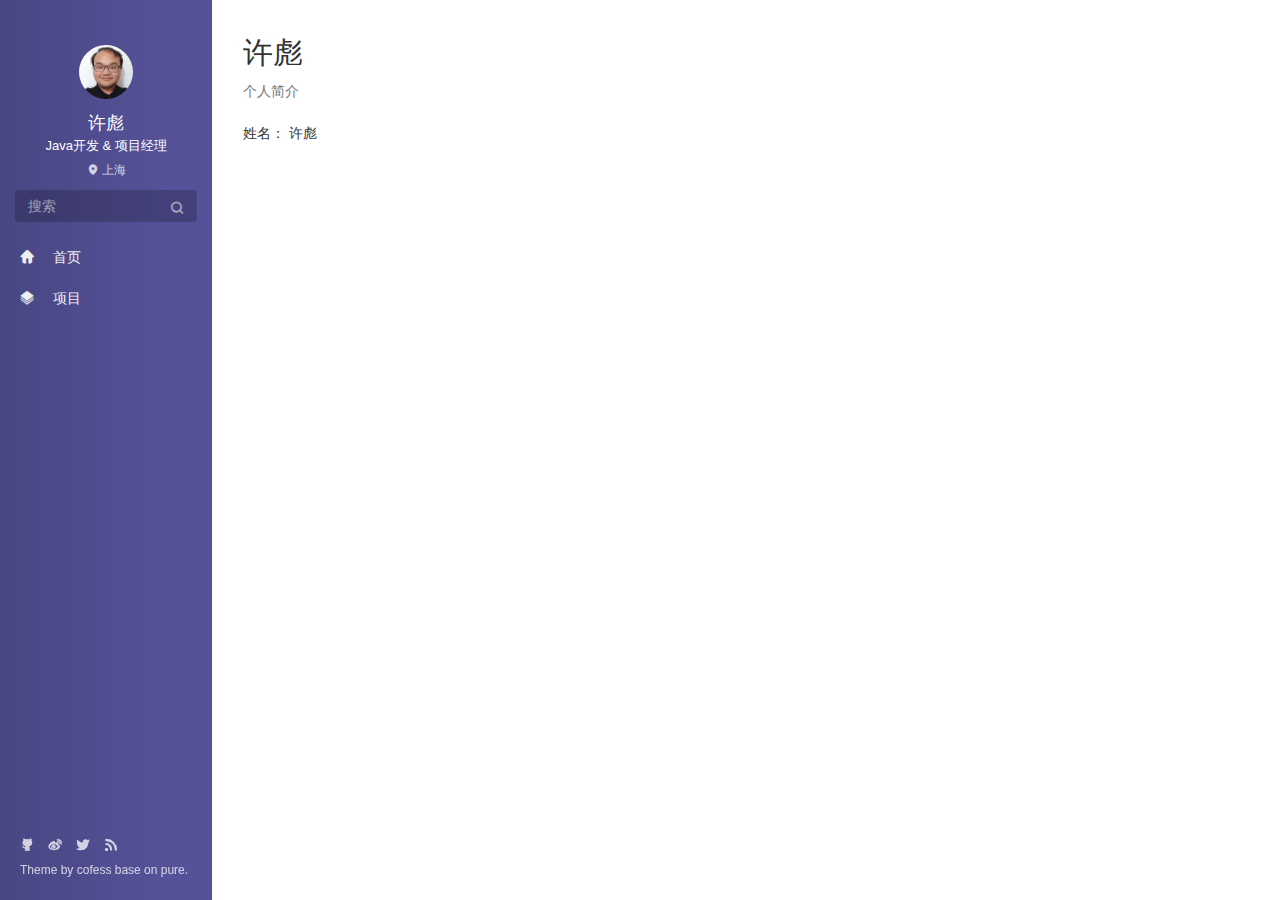
==== commit 39de6742: "Site updated: 2023-04-06 12:57:05" ====
--- a/about/index.html
+++ b/about/index.html
@@ -17,16 +17,16 @@
   <meta http-equiv="window-target" content="_top" />
   
   
-  <title>关于 | 许彪</title>
+  <title>许彪 | 许彪</title>
   <meta name="description" content="个人简介">
 <meta property="og:type" content="website">
-<meta property="og:title" content="关于">
+<meta property="og:title" content="许彪">
 <meta property="og:url" content="http://xbxb123.com/about/index.html">
 <meta property="og:site_name" content="许彪">
 <meta property="og:description" content="个人简介">
 <meta property="og:locale" content="zh_CN">
-<meta property="article:published_time" content="2023-04-06T04:13:56.040Z">
-<meta property="article:modified_time" content="2023-04-06T02:31:44.642Z">
+<meta property="article:published_time" content="2023-04-06T04:56:50.529Z">
+<meta property="article:modified_time" content="2023-04-06T04:56:50.529Z">
 <meta property="article:author" content="Tony-xubiao">
 <meta property="article:tag" content="Java">
 <meta name="twitter:card" content="summary">
@@ -48,7 +48,7 @@
 <meta name="generator" content="Hexo 5.4.2"></head>
 
 
-<body class="main-center theme-purple" itemscope itemtype="http://schema.org/WebPage">
+<body class="main-center theme-purple no-sidebar" itemscope itemtype="http://schema.org/WebPage">
   <header class="header" itemscope itemtype="http://schema.org/WPHeader">
   <div class="slimContent">
     <div class="navbar-header">
@@ -338,13 +338,13 @@
 <main class="main" role="main">
   <article class="article archives-about article-type-normal" itemscope="">
   <header class="article-header">
-    <h1 itemprop="title">关于</h1>
+    <h1 itemprop="title">许彪</h1>
     
     <p class="text-muted">个人简介</p>
     
   </header>
   <div class="article-body">
-    <p>个人详细介绍</p>
+    <p>姓名： 许彪 </p>
 
   </div>
 </article>
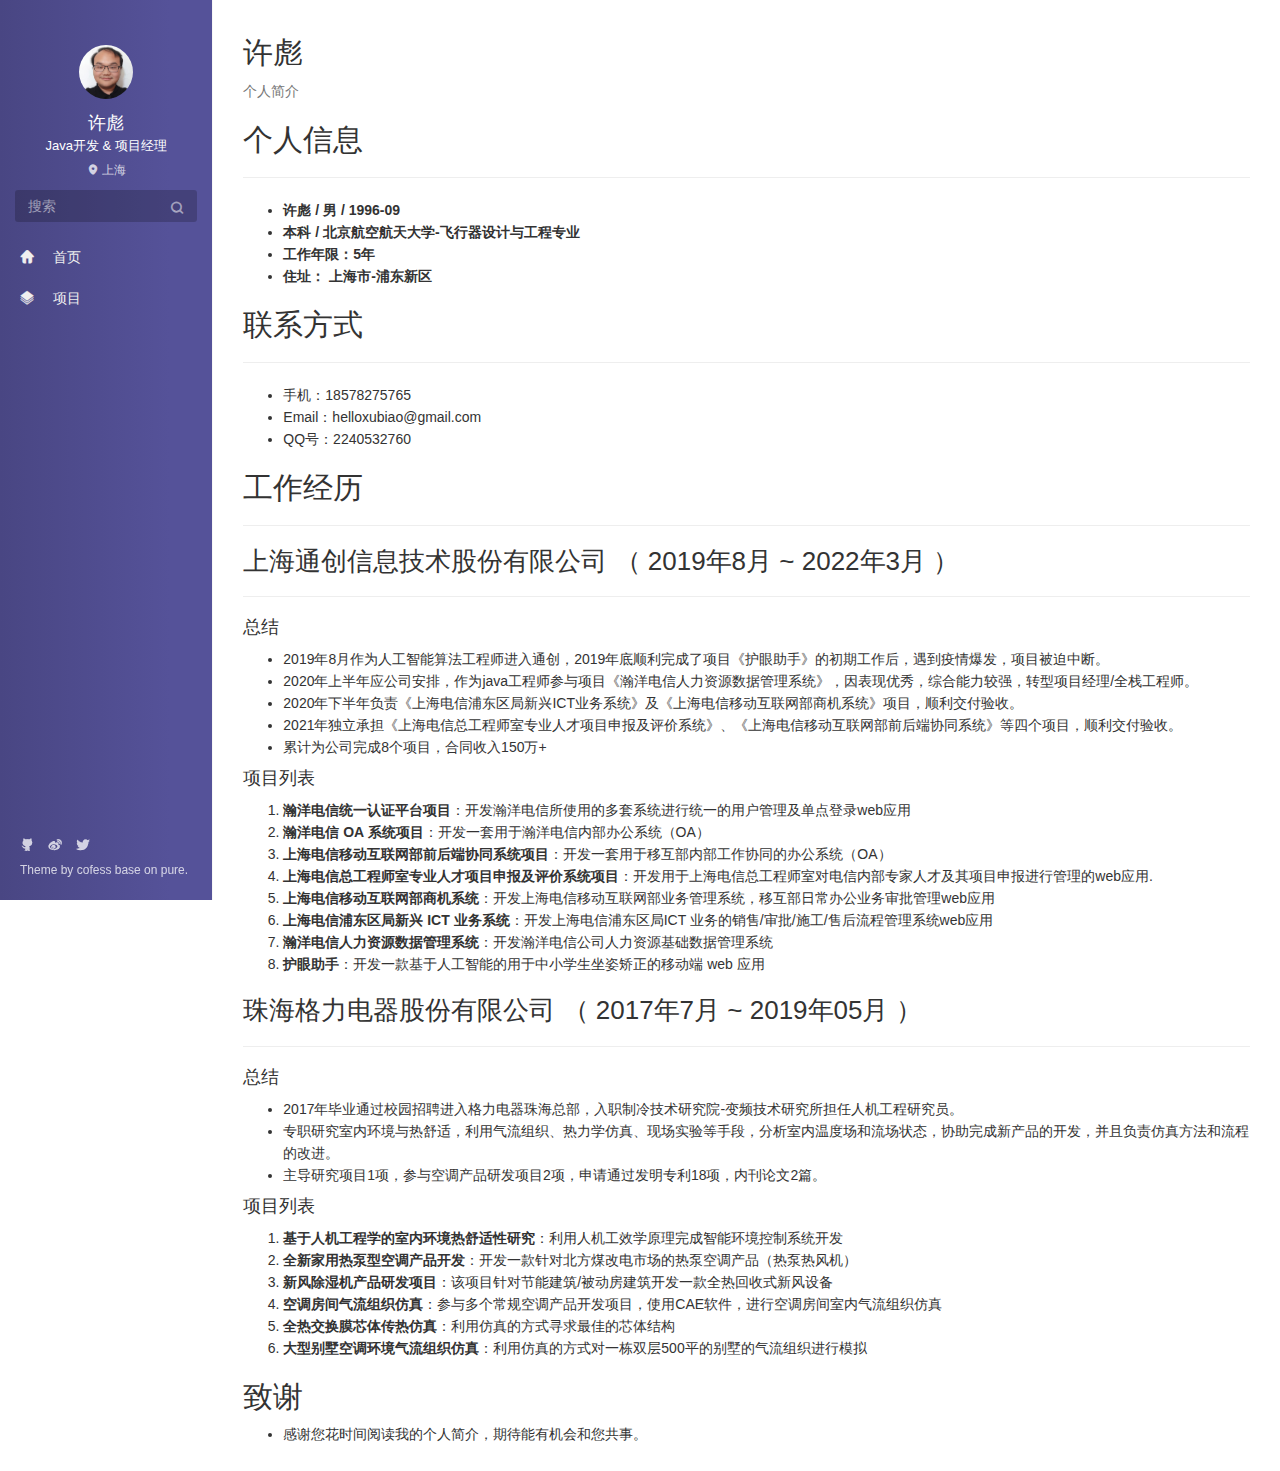
==== commit 361eb03a: "Site updated: 2023-04-06 14:38:22" ====
--- a/about/index.html
+++ b/about/index.html
@@ -25,8 +25,8 @@
 <meta property="og:site_name" content="许彪">
 <meta property="og:description" content="个人简介">
 <meta property="og:locale" content="zh_CN">
-<meta property="article:published_time" content="2023-04-06T04:56:50.529Z">
-<meta property="article:modified_time" content="2023-04-06T04:56:50.529Z">
+<meta property="article:published_time" content="2023-04-06T06:33:01.627Z">
+<meta property="article:modified_time" content="2023-04-06T06:33:01.627Z">
 <meta property="article:author" content="Tony-xubiao">
 <meta property="article:tag" content="Java">
 <meta name="twitter:card" content="summary">
@@ -116,8 +116,6 @@
         
         <li><a href="https://twitter.com/HXubiao" target="_blank" title="Twitter" ><i class="icon icon-twitter"></i></a></li>
         
-        <li><a href="/atom.xml" target="_blank" title="Rss" ><i class="icon icon-rss"></i></a></li>
-        
     </ul>
 
     </nav>
@@ -344,7 +342,55 @@
     
   </header>
   <div class="article-body">
-    <p>姓名： 许彪 </p>
+    <h1 id="个人信息"><a href="#个人信息" class="headerlink" title="个人信息"></a>个人信息</h1><hr>
+<ul>
+<li><strong>许彪 / 男 / 1996-09</strong> </li>
+<li><strong>本科 / 北京航空航天大学-飞行器设计与工程专业</strong> </li>
+<li><strong>工作年限：5年</strong></li>
+<li><strong>住址： 上海市-浦东新区</strong></li>
+</ul>
+<h1 id="联系方式"><a href="#联系方式" class="headerlink" title="联系方式"></a>联系方式</h1><hr>
+<ul>
+<li>手机：18578275765</li>
+<li>Email：<a href="mailto:&#104;&#101;&#108;&#x6c;&#x6f;&#x78;&#x75;&#x62;&#x69;&#x61;&#111;&#64;&#103;&#109;&#97;&#x69;&#108;&#x2e;&#99;&#111;&#x6d;">&#104;&#101;&#108;&#x6c;&#x6f;&#x78;&#x75;&#x62;&#x69;&#x61;&#111;&#64;&#103;&#109;&#97;&#x69;&#108;&#x2e;&#99;&#111;&#x6d;</a></li>
+<li>QQ号：2240532760</li>
+</ul>
+<h1 id="工作经历"><a href="#工作经历" class="headerlink" title="工作经历"></a>工作经历</h1><hr>
+<h2 id="上海通创信息技术股份有限公司-（-2019年8月-2022年3月-）"><a href="#上海通创信息技术股份有限公司-（-2019年8月-2022年3月-）" class="headerlink" title="上海通创信息技术股份有限公司 （ 2019年8月 ~ 2022年3月 ）"></a>上海通创信息技术股份有限公司 （ 2019年8月 ~ 2022年3月 ）</h2><hr>
+<h4 id="总结"><a href="#总结" class="headerlink" title="总结"></a>总结</h4><ul>
+<li>2019年8月作为人工智能算法工程师进入通创，2019年底顺利完成了项目《护眼助手》的初期工作后，遇到疫情爆发，项目被迫中断。</li>
+<li>2020年上半年应公司安排，作为java工程师参与项目《瀚洋电信人力资源数据管理系统》，因表现优秀，综合能力较强，转型项目经理/全栈工程师。</li>
+<li>2020年下半年负责《上海电信浦东区局新兴ICT业务系统》及《上海电信移动互联网部商机系统》项目，顺利交付验收。</li>
+<li>2021年独立承担《上海电信总工程师室专业人才项目申报及评价系统》、《上海电信移动互联网部前后端协同系统》等四个项目，顺利交付验收。</li>
+<li>累计为公司完成8个项目，合同收入150万+</li>
+</ul>
+<h4 id="项目列表"><a href="#项目列表" class="headerlink" title="项目列表"></a>项目列表</h4><ol>
+<li><strong>瀚洋电信统一认证平台项目</strong>：开发瀚洋电信所使用的多套系统进行统一的用户管理及单点登录web应用</li>
+<li><strong>瀚洋电信 OA 系统项目</strong>：开发一套用于瀚洋电信内部办公系统（OA）</li>
+<li><strong>上海电信移动互联网部前后端协同系统项目</strong>：开发一套用于移互部内部工作协同的办公系统（OA）</li>
+<li><strong>上海电信总工程师室专业人才项目申报及评价系统项目</strong>：开发用于上海电信总工程师室对电信内部专家人才及其项目申报进行管理的web应用.</li>
+<li><strong>上海电信移动互联网部商机系统</strong>：开发上海电信移动互联网部业务管理系统，移互部日常办公业务审批管理web应用</li>
+<li><strong>上海电信浦东区局新兴 ICT 业务系统</strong>：开发上海电信浦东区局ICT 业务的销售/审批/施工/售后流程管理系统web应用</li>
+<li><strong>瀚洋电信人力资源数据管理系统</strong>：开发瀚洋电信公司人力资源基础数据管理系统</li>
+<li><strong>护眼助手</strong>：开发一款基于人工智能的用于中小学生坐姿矫正的移动端 web 应用</li>
+</ol>
+<h2 id="珠海格力电器股份有限公司-（-2017年7月-2019年05月-）"><a href="#珠海格力电器股份有限公司-（-2017年7月-2019年05月-）" class="headerlink" title="珠海格力电器股份有限公司 （ 2017年7月 ~ 2019年05月 ）"></a>珠海格力电器股份有限公司 （ 2017年7月 ~ 2019年05月 ）</h2><hr>
+<h4 id="总结-1"><a href="#总结-1" class="headerlink" title="总结"></a>总结</h4><ul>
+<li>2017年毕业通过校园招聘进入格力电器珠海总部，入职制冷技术研究院-变频技术研究所担任人机工程研究员。</li>
+<li>专职研究室内环境与热舒适，利用气流组织、热力学仿真、现场实验等手段，分析室内温度场和流场状态，协助完成新产品的开发，并且负责仿真方法和流程的改进。</li>
+<li>主导研究项目1项，参与空调产品研发项目2项，申请通过发明专利18项，内刊论文2篇。</li>
+</ul>
+<h4 id="项目列表-1"><a href="#项目列表-1" class="headerlink" title="项目列表"></a>项目列表</h4><ol>
+<li><strong>基于人机工程学的室内环境热舒适性研究</strong>：利用人机工效学原理完成智能环境控制系统开发</li>
+<li><strong>全新家用热泵型空调产品开发</strong>：开发一款针对北方煤改电市场的热泵空调产品（热泵热风机）</li>
+<li><strong>新风除湿机产品研发项目</strong>：该项目针对节能建筑/被动房建筑开发一款全热回收式新风设备</li>
+<li><strong>空调房间气流组织仿真</strong>：参与多个常规空调产品开发项目，使用CAE软件，进行空调房间室内气流组织仿真</li>
+<li><strong>全热交换膜芯体传热仿真</strong>：利用仿真的方式寻求最佳的芯体结构</li>
+<li><strong>大型别墅空调环境气流组织仿真</strong>：利用仿真的方式对一栋双层500平的别墅的气流组织进行模拟</li>
+</ol>
+<h1 id="致谢"><a href="#致谢" class="headerlink" title="致谢"></a>致谢</h1><ul>
+<li>感谢您花时间阅读我的个人简介，期待能有机会和您共事。</li>
+</ul>
 
   </div>
 </article>
@@ -364,8 +410,6 @@
         <li><a href="https://weibo.com/u/3265239147" target="_blank" title="Weibo" ><i class="icon icon-weibo"></i></a></li>
         
         <li><a href="https://twitter.com/HXubiao" target="_blank" title="Twitter" ><i class="icon icon-twitter"></i></a></li>
-        
-        <li><a href="/atom.xml" target="_blank" title="Rss" ><i class="icon icon-rss"></i></a></li>
         
     </ul>
 
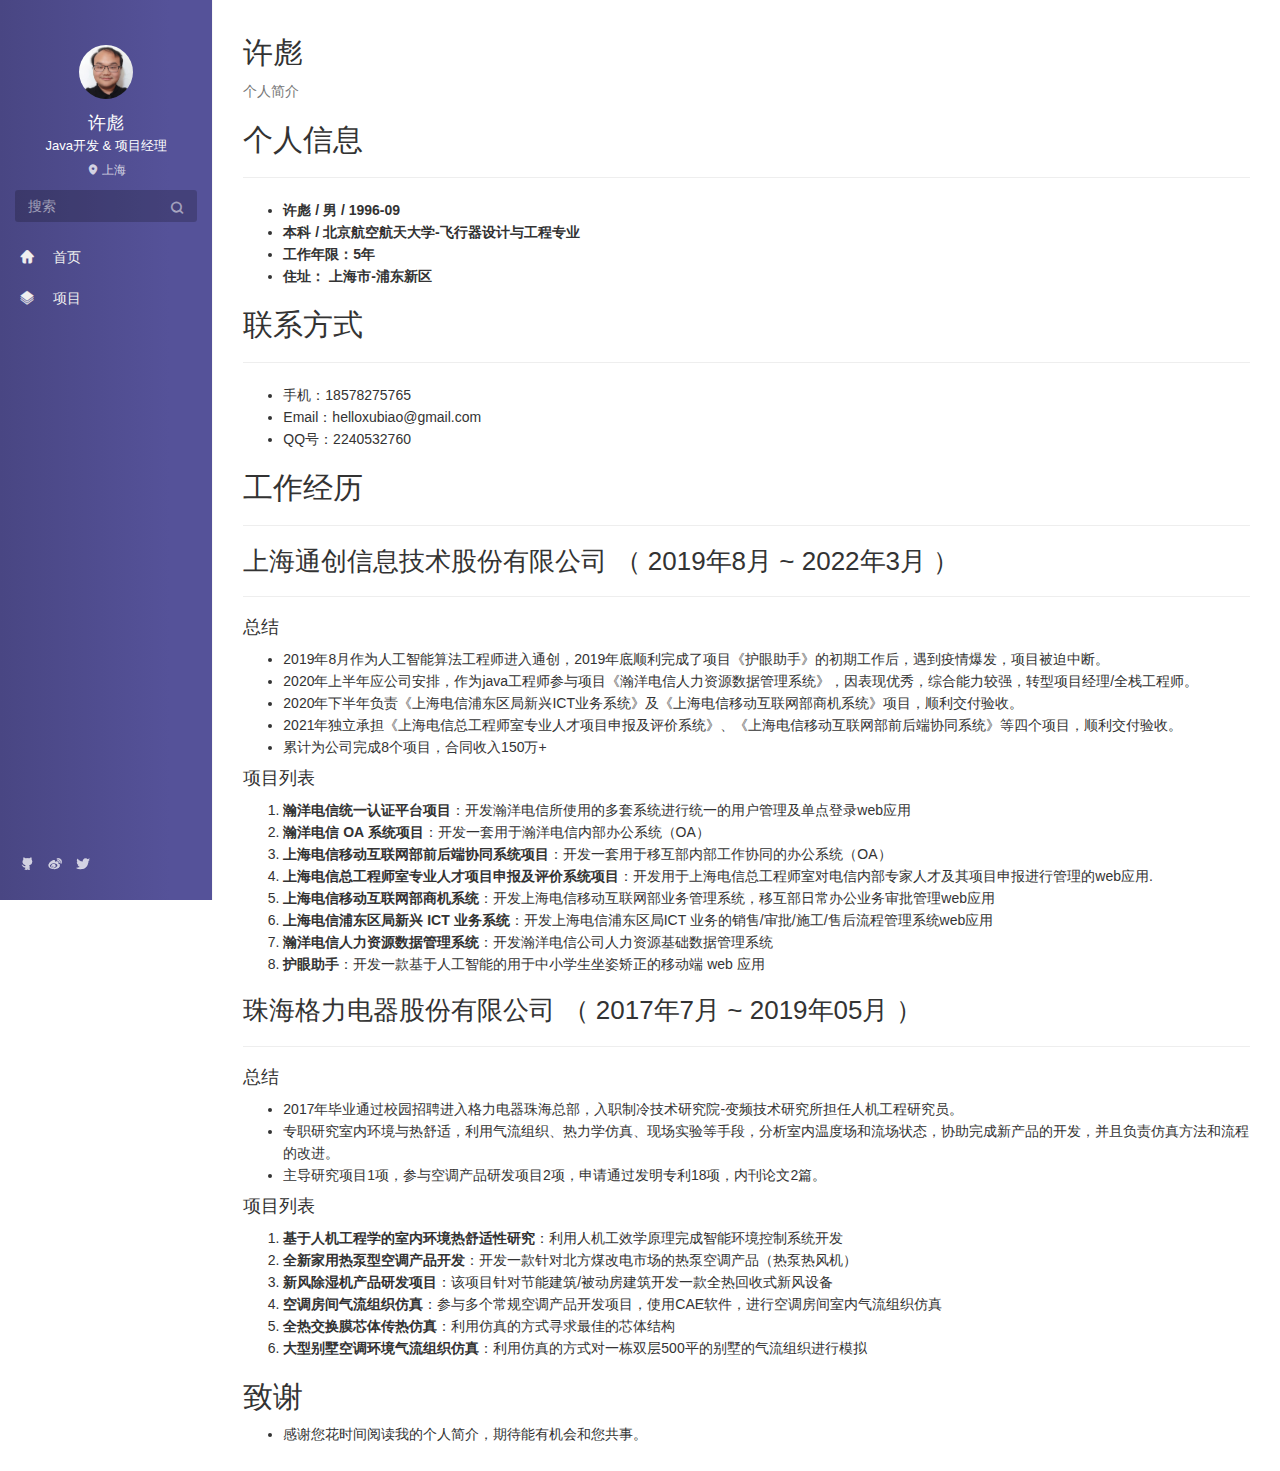
==== commit 00b06781: "Site updated: 2023-04-06 14:58:01" ====
--- a/about/index.html
+++ b/about/index.html
@@ -21,7 +21,7 @@
   <meta name="description" content="个人简介">
 <meta property="og:type" content="website">
 <meta property="og:title" content="许彪">
-<meta property="og:url" content="http://xbxb123.com/about/index.html">
+<meta property="og:url" content="http://example.com/about/index.html">
 <meta property="og:site_name" content="许彪">
 <meta property="og:description" content="个人简介">
 <meta property="og:locale" content="zh_CN">
@@ -31,7 +31,7 @@
 <meta property="article:tag" content="Java">
 <meta name="twitter:card" content="summary">
   <!-- Canonical links -->
-  <link rel="canonical" href="http://xbxb123.com/about/index.html">
+  <link rel="canonical" href="http://example.com/about/index.html">
   
     <link rel="alternate" href="/atom.xml" title="许彪" type="application/atom+xml">
   
@@ -87,7 +87,7 @@
         
         
         <li class="menu-item menu-item-home">
-          <a href="/about">
+          <a href="/.">
             
             <i class="icon icon-home-fill"></i>
             
@@ -352,7 +352,7 @@
 <h1 id="联系方式"><a href="#联系方式" class="headerlink" title="联系方式"></a>联系方式</h1><hr>
 <ul>
 <li>手机：18578275765</li>
-<li>Email：<a href="mailto:&#104;&#101;&#108;&#x6c;&#x6f;&#x78;&#x75;&#x62;&#x69;&#x61;&#111;&#64;&#103;&#109;&#97;&#x69;&#108;&#x2e;&#99;&#111;&#x6d;">&#104;&#101;&#108;&#x6c;&#x6f;&#x78;&#x75;&#x62;&#x69;&#x61;&#111;&#64;&#103;&#109;&#97;&#x69;&#108;&#x2e;&#99;&#111;&#x6d;</a></li>
+<li>Email：<a href="mailto:&#104;&#101;&#x6c;&#x6c;&#111;&#x78;&#117;&#x62;&#105;&#97;&#111;&#x40;&#103;&#x6d;&#97;&#x69;&#108;&#x2e;&#x63;&#111;&#x6d;">&#104;&#101;&#x6c;&#x6c;&#111;&#x78;&#117;&#x62;&#105;&#97;&#111;&#x40;&#103;&#x6d;&#97;&#x69;&#108;&#x2e;&#x63;&#111;&#x6d;</a></li>
 <li>QQ号：2240532760</li>
 </ul>
 <h1 id="工作经历"><a href="#工作经历" class="headerlink" title="工作经历"></a>工作经历</h1><hr>
@@ -415,9 +415,6 @@
 
     <div class="copyright">
     	
-        <div class="publishby">
-        	Theme by <a href="https://github.com/cofess" target="_blank"> cofess </a>base on <a href="https://github.com/cofess/hexo-theme-pure" target="_blank">pure</a>.
-        </div>
     </div>
 </footer>
   <script src="//cdn.jsdelivr.net/npm/jquery@1.12.4/dist/jquery.min.js"></script>
@@ -436,7 +433,7 @@
 (function ($) {
     $('.search-form').on('submit', function (e) {
         var keyword = $('.search-form-input[name="wd"]').val();
-        window.location = 'https://www.baidu.com/s?wd=site:xbxb123.com ' + keyword;
+        window.location = 'https://www.baidu.com/s?wd=site:example.com ' + keyword;
         return false;
     });
 })(jQuery);
